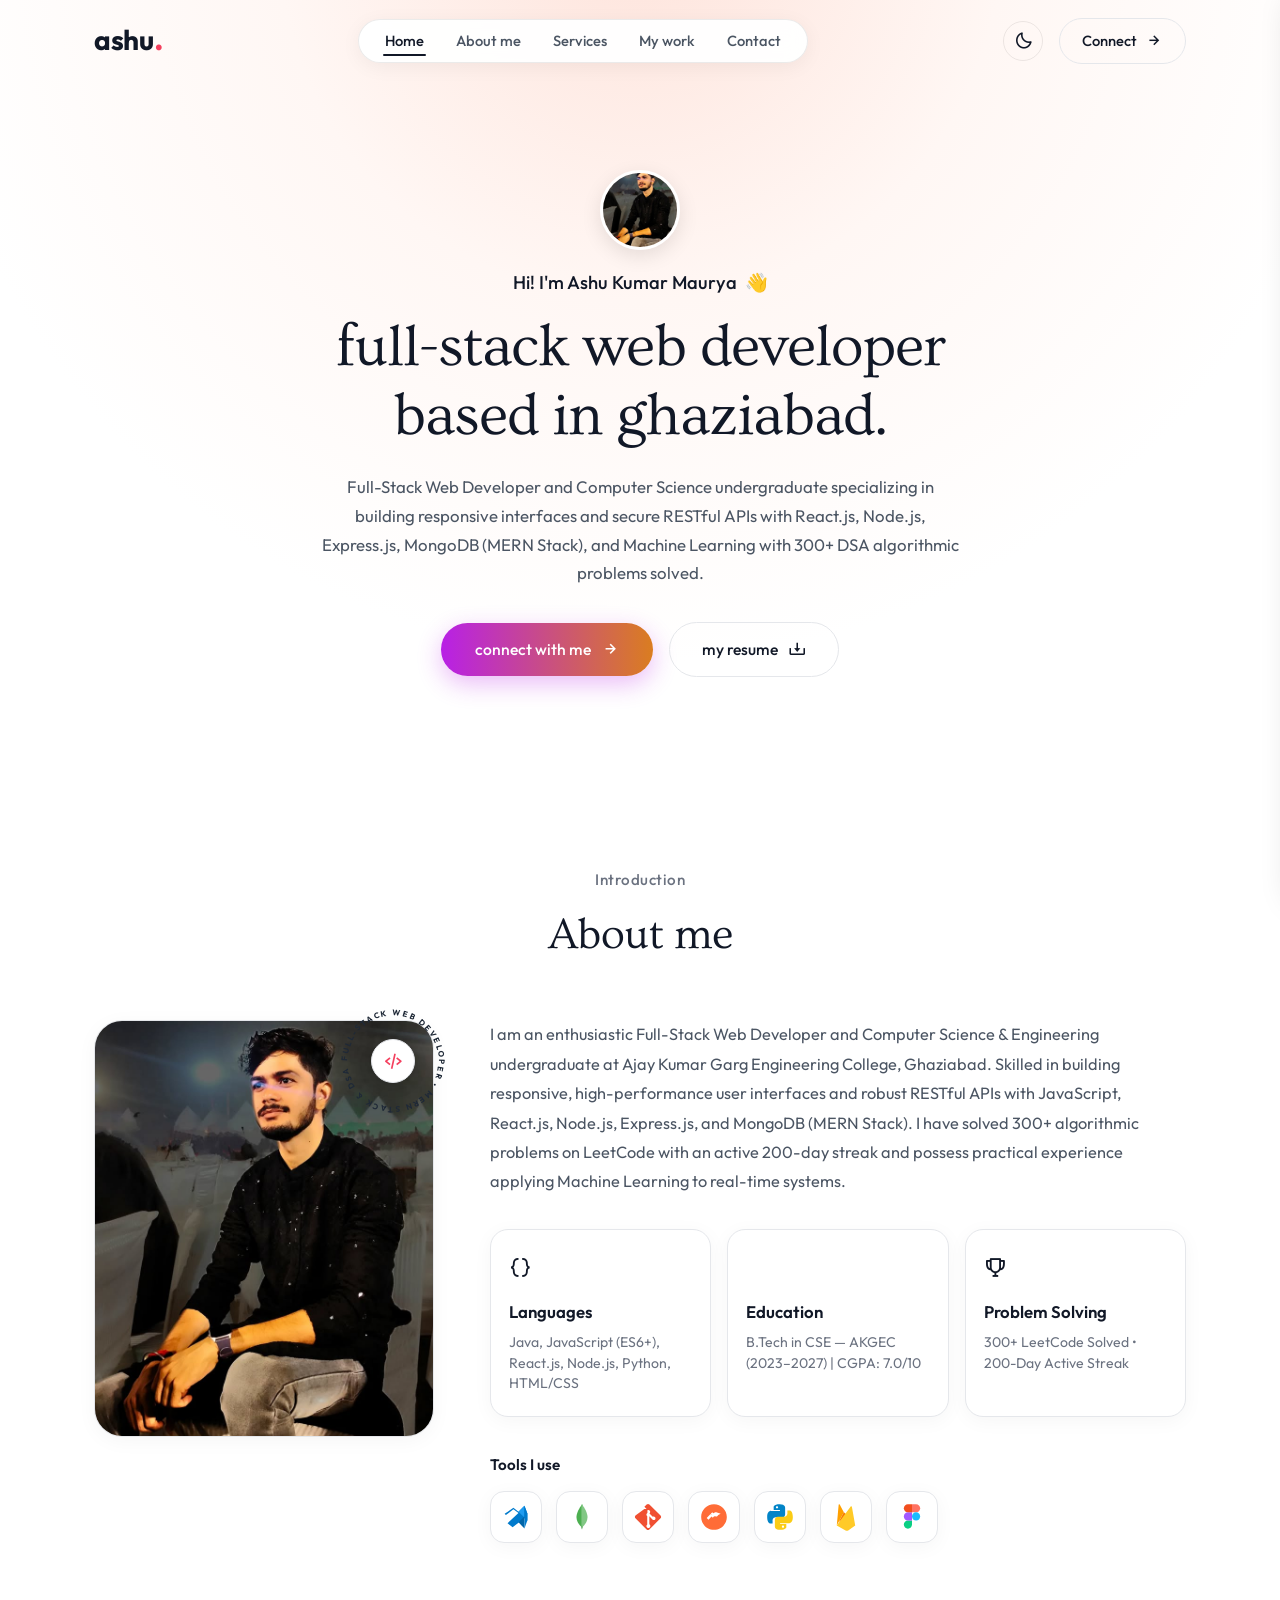
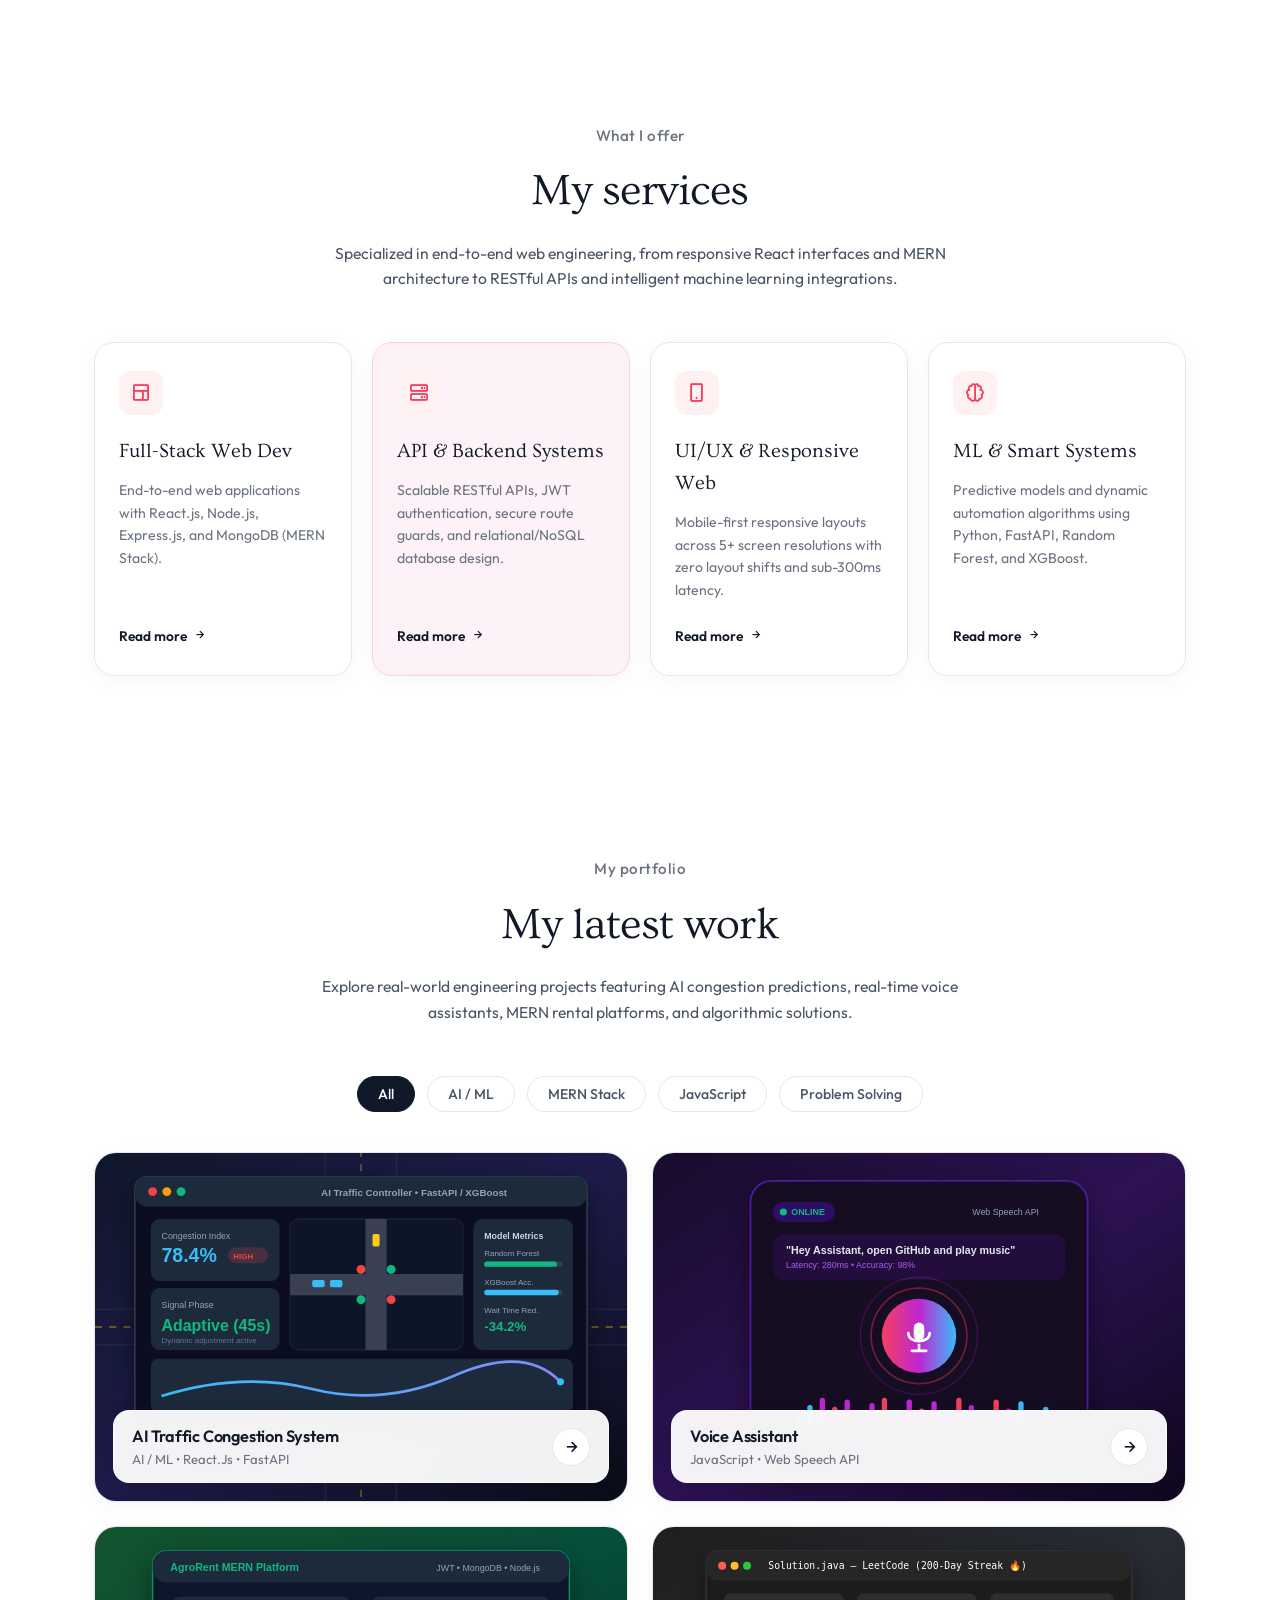
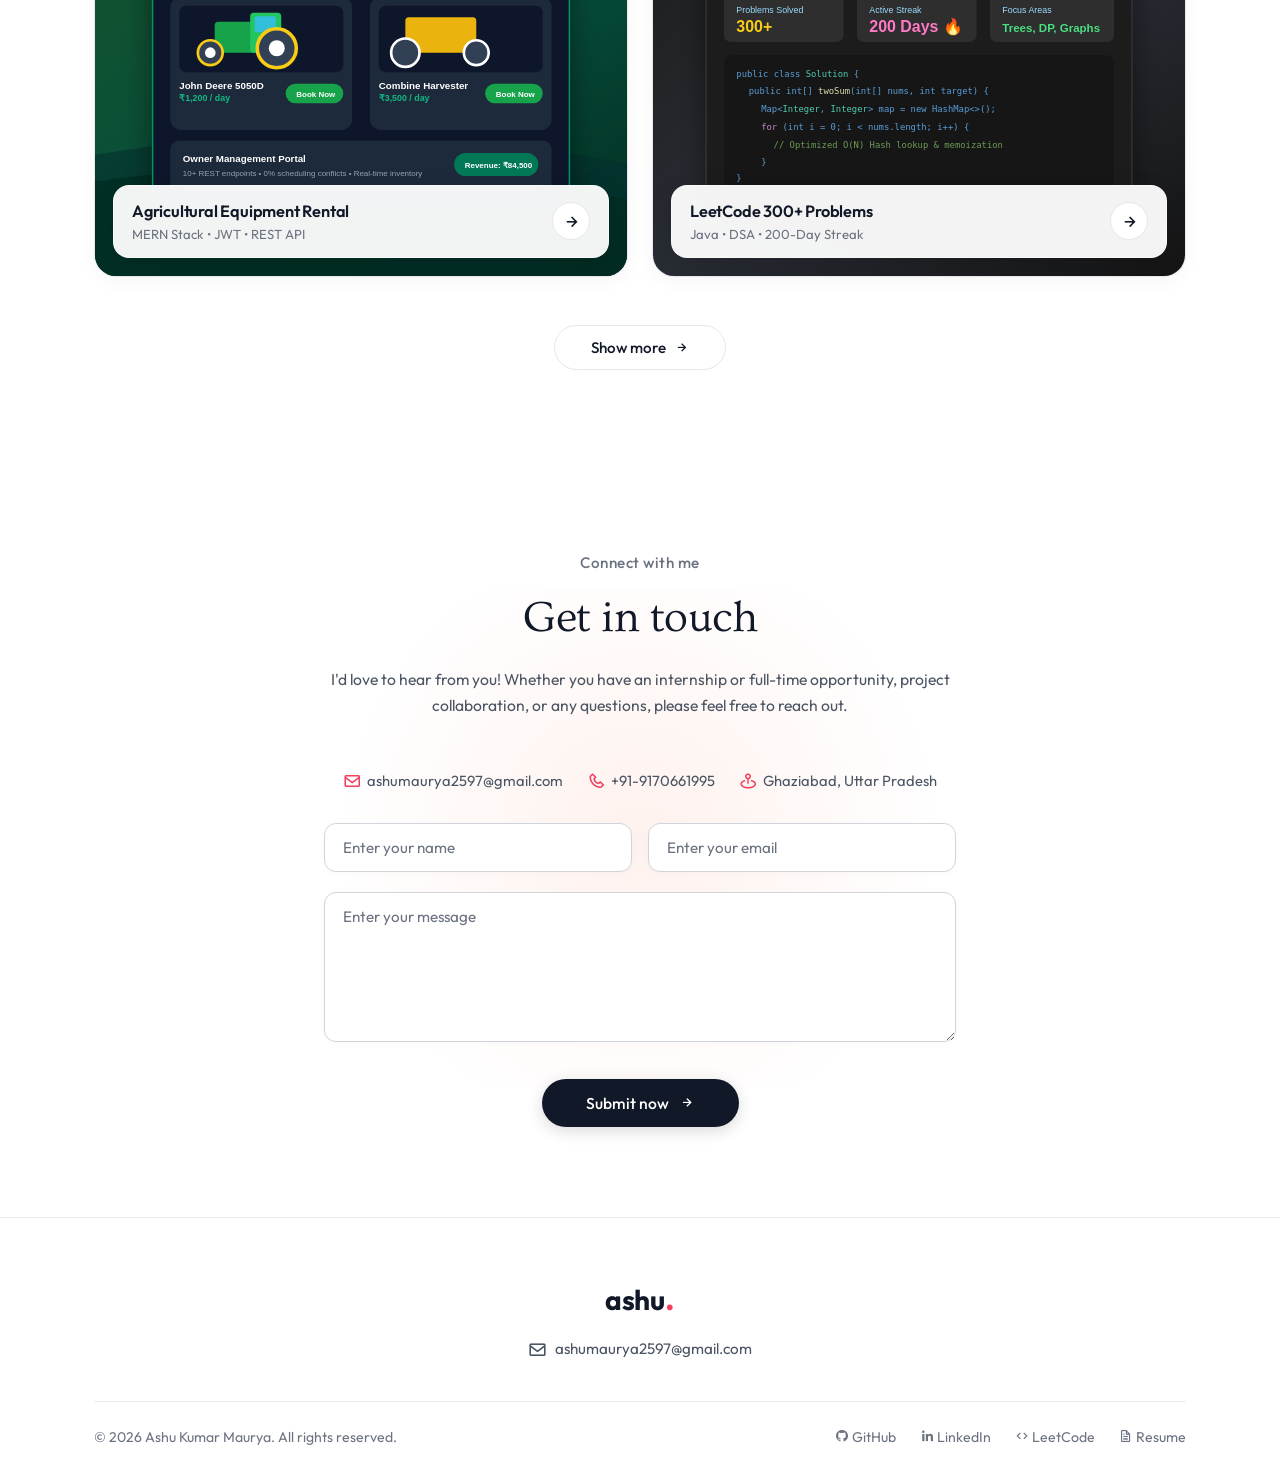
==== index.html @ 7f0df709 "UI modified" ====
<!DOCTYPE html>
<html lang="en">
<head>
  <meta charset="UTF-8">
  <meta name="viewport" content="width=device-width, initial-scale=1.0">
  <title>Ashu Kumar Maurya — Full-Stack Web Developer Portfolio</title>
  <meta name="description" content="Portfolio of Ashu Kumar Maurya, a Full-Stack Web Developer based in Ghaziabad, UP specializing in React.js, Node.js, Express, MongoDB (MERN Stack), and Machine Learning with 300+ DSA algorithmic problems solved.">
  <meta name="author" content="Ashu Kumar Maurya">
  
  <!-- Favicon -->
  <link rel="icon" type="image/jpeg" href="ashuicon.jpg">

  <!-- Google Fonts: Ovo (Serif) & Outfit (Modern Sans) -->
  <link rel="preconnect" href="https://fonts.googleapis.com">
  <link rel="preconnect" href="https://fonts.gstatic.com" crossorigin>
  <link href="https://fonts.googleapis.com/css2?family=Outfit:wght@300;400;500;600;700;800&family=Ovo&family=Playfair+Display:ital,wght@0,400;0,600;1,400&family=JetBrains+Mono:wght@400;500;600&display=swap" rel="stylesheet">

  <!-- Boxicons for clean modern UI icons -->
  <link href="https://unpkg.com/boxicons@2.1.4/css/boxicons.min.css" rel="stylesheet">

  <!-- Main Stylesheet -->
  <link rel="stylesheet" href="portfolio.css">
</head>
<body>
  <!-- Ambient Top Lighting Flare -->
  <div class="ambient-lighting" aria-hidden="true"></div>

  <!-- Header / Navigation Bar -->
  <header>
    <div class="container navbar">
      <!-- Brand Logo -->
      <a href="#home" class="brand-logo" aria-label="Home">
        ashu<span class="dot">.</span>
      </a>

      <!-- Center Floating Pill Navigation -->
      <nav class="nav-menu-wrapper" aria-label="Main Navigation">
        <ul class="nav-menu">
          <li><a href="#home" class="nav-link active">Home</a></li>
          <li><a href="#about" class="nav-link">About me</a></li>
          <li><a href="#services" class="nav-link">Services</a></li>
          <li><a href="#work" class="nav-link">My work</a></li>
          <li><a href="#contact" class="nav-link">Contact</a></li>
        </ul>
      </nav>

      <!-- Right Navigation Actions -->
      <div class="nav-actions">
        <!-- Theme Toggle Button -->
        <button id="theme-toggle" class="btn-theme-toggle" aria-label="Toggle light and dark mode" title="Toggle Theme">
          <i class='bx bx-moon'></i>
        </button>

        <!-- Connect Action Button -->
        <a href="#contact" class="btn-connect">
          <span>Connect</span>
          <i class='bx bx-right-arrow-alt'></i>
        </a>

        <!-- Mobile Hamburger Toggle -->
        <button id="hamburger-btn" class="btn-hamburger" aria-label="Open navigation menu">
          <i class='bx bx-menu-alt-right'></i>
        </button>
      </div>
    </div>
  </header>

  <!-- Mobile Drawer Menu -->
  <div id="mobile-overlay" class="mobile-drawer-overlay"></div>
  <aside id="mobile-drawer" class="mobile-drawer" aria-label="Mobile Navigation">
    <div class="mobile-drawer-header">
      <span class="brand-logo">ashu<span class="dot">.</span></span>
      <button id="close-drawer-btn" class="btn-close-drawer" aria-label="Close navigation menu">
        <i class='bx bx-x'></i>
      </button>
    </div>
    <ul class="mobile-nav-links">
      <li><a href="#home" class="mobile-nav-link">Home</a></li>
      <li><a href="#about" class="mobile-nav-link">About me</a></li>
      <li><a href="#services" class="mobile-nav-link">Services</a></li>
      <li><a href="#work" class="mobile-nav-link">My work</a></li>
      <li><a href="#contact" class="mobile-nav-link">Contact</a></li>
    </ul>
    <div style="margin-top: auto; padding-top: 24px; border-top: 1px solid var(--border-card);">
      <a href="#contact" class="btn-primary-gradient" style="width: 100%; justify-content: center;">
        Connect with me <i class='bx bx-right-arrow-alt'></i>
      </a>
    </div>
  </aside>

  <!-- Main Content Area -->
  <main>
    <!-- ======================================================================
         1. Hero Section
         ====================================================================== -->
    <section id="home" class="hero-section">
      <div class="container hero-content">
        <!-- Profile Avatar Badge -->
        <div class="hero-avatar-wrapper">
          <img 
            src="ashuicon.jpg" 
            alt="Ashu Kumar Maurya Portrait" 
            class="hero-avatar"
            onerror="this.onerror=null; this.src='assets/eliana-avatar.svg';"
          >
        </div>

        <!-- Greeting -->
        <div class="hero-greeting">
          <span>Hi! I'm Ashu Kumar Maurya</span>
          <span class="wave-emoji" aria-hidden="true">👋</span>
        </div>

        <!-- Main Headline in Serif -->
        <h1 class="hero-title">
          full-stack web developer<br>based in ghaziabad.
        </h1>

        <!-- Subtitle from Resume Summary -->
        <p class="hero-description">
          Full-Stack Web Developer and Computer Science undergraduate specializing in building responsive interfaces and secure RESTful APIs with React.js, Node.js, Express.js, MongoDB (MERN Stack), and Machine Learning with 300+ DSA algorithmic problems solved.
        </p>

        <!-- CTA Action Buttons -->
        <div class="hero-actions">
          <a href="#contact" class="btn-primary-gradient">
            <span>connect with me</span>
            <i class='bx bx-right-arrow-alt'></i>
          </a>
          <a href="Ashu_Resume.pdf" target="_blank" rel="noopener noreferrer" class="btn-secondary-outline">
            <span>my resume</span>
            <i class='bx bx-download'></i>
          </a>
        </div>
      </div>
    </section>

    <!-- ======================================================================
         2. About Me Section
         ====================================================================== -->
    <section id="about" class="about-section">
      <div class="container">
        <!-- Section Title Header -->
        <div class="section-header">
          <span class="section-eyebrow">Introduction</span>
          <h2 class="section-title">About me</h2>
        </div>

        <div class="about-grid">
          <!-- Left Column: Portrait Photo & Circular Rotating Badge -->
          <div class="about-image-column">
            <div class="about-image-card">
              <img 
                src="ashuicon.jpg" 
                alt="Ashu Kumar Maurya" 
                class="about-photo"
                onerror="this.onerror=null; this.src='assets/eliana-portrait.svg';"
              >
            </div>

            <!-- GreatStack Signature Circular Rotating Text Stamp Badge -->
            <div class="spinning-badge-container">
              <div class="spinning-badge">
                <svg viewBox="0 0 160 160" class="spinning-svg" aria-hidden="true">
                  <path id="badgeCirclePath" d="M 80, 80 m -56, 0 a 56,56 0 1,1 112,0 a 56,56 0 1,1 -112,0" fill="none" />
                  <text class="spinning-text">
                    <textPath href="#badgeCirclePath" startOffset="0%">
                      FULL-STACK WEB DEVELOPER • MERN STACK &amp; DSA • 
                    </textPath>
                  </text>
                </svg>
                <div class="badge-center">
                  <i class='bx bx-code-alt'></i>
                </div>
              </div>
            </div>
          </div>

          <!-- Right Column: Bio Paragraph, 3 Info Cards, Tools I Use -->
          <div class="about-details">
            <p class="about-bio-text">
              I am an enthusiastic Full-Stack Web Developer and Computer Science &amp; Engineering undergraduate at Ajay Kumar Garg Engineering College, Ghaziabad. Skilled in building responsive, high-performance user interfaces and robust RESTful APIs with JavaScript, React.js, Node.js, Express.js, and MongoDB (MERN Stack). I have solved 300+ algorithmic problems on LeetCode with an active 200-day streak and possess practical experience applying Machine Learning to real-time systems.
            </p>

            <!-- 3 Stat / Info Cards from Resume -->
            <div class="about-cards-grid">
              <!-- Card 1: Languages & Tech -->
              <div class="stat-card">
                <div class="stat-icon">
                  <i class='bx bx-code-curly'></i>
                </div>
                <h3 class="stat-title">Languages</h3>
                <p class="stat-desc">Java, JavaScript (ES6+), React.js, Node.js, Python, HTML/CSS</p>
              </div>

              <!-- Card 2: Education -->
              <div class="stat-card">
                <div class="stat-icon">
                  <i class='bx bx-graduation'></i>
                </div>
                <h3 class="stat-title">Education</h3>
                <p class="stat-desc">B.Tech in CSE &mdash; AKGEC (2023&ndash;2027) | CGPA: 7.0/10</p>
              </div>

              <!-- Card 3: Problem Solving -->
              <div class="stat-card">
                <div class="stat-icon">
                  <i class='bx bx-trophy'></i>
                </div>
                <h3 class="stat-title">Problem Solving</h3>
                <p class="stat-desc">300+ LeetCode Solved &bull; 200-Day Active Streak</p>
              </div>
            </div>

            <!-- Tools I Use -->
            <div class="tools-section">
              <h4 class="tools-title">Tools I use</h4>
              <div class="tools-row">
                <div class="tool-badge" data-tooltip="VS Code">
                  <img src="assets/vscode.svg" alt="VS Code icon">
                </div>
                <div class="tool-badge" data-tooltip="MongoDB">
                  <img src="assets/mongodb.svg" alt="MongoDB icon">
                </div>
                <div class="tool-badge" data-tooltip="Git &amp; GitHub">
                  <img src="assets/git.svg" alt="Git icon">
                </div>
                <div class="tool-badge" data-tooltip="Postman">
                  <img src="assets/postman.svg" alt="Postman icon">
                </div>
                <div class="tool-badge" data-tooltip="Python">
                  <img src="assets/python.svg" alt="Python icon">
                </div>
                <div class="tool-badge" data-tooltip="Firebase">
                  <img src="assets/firebase.svg" alt="Firebase icon">
                </div>
                <div class="tool-badge" data-tooltip="Figma">
                  <img src="assets/figma.svg" alt="Figma icon">
                </div>
              </div>
            </div>
          </div>
        </div>
      </div>
    </section>

    <!-- ======================================================================
         3. Services Showcase Section
         ====================================================================== -->
    <section id="services" class="services-section">
      <div class="container">
        <!-- Section Header -->
        <div class="section-header">
          <span class="section-eyebrow">What I offer</span>
          <h2 class="section-title">My services</h2>
          <p class="section-subtitle">
            Specialized in end-to-end web engineering, from responsive React interfaces and MERN architecture to RESTful APIs and intelligent machine learning integrations.
          </p>
        </div>

        <!-- 4 Services Grid -->
        <div class="services-grid">
          <!-- Card 1: Full-Stack Web Dev -->
          <div class="service-card">
            <div class="service-icon-box">
              <i class='bx bx-layout'></i>
            </div>
            <h3 class="service-title">Full-Stack Web Dev</h3>
            <p class="service-desc">
              End-to-end web applications with React.js, Node.js, Express.js, and MongoDB (MERN Stack).
            </p>
            <span class="service-link">
              <span>Read more</span>
              <i class='bx bx-right-arrow-alt'></i>
            </span>
          </div>

          <!-- Card 2: API & Backend Systems (Featured with soft purple/pink tint) -->
          <div class="service-card featured">
            <div class="service-icon-box">
              <i class='bx bx-server'></i>
            </div>
            <h3 class="service-title">API &amp; Backend Systems</h3>
            <p class="service-desc">
              Scalable RESTful APIs, JWT authentication, secure route guards, and relational/NoSQL database design.
            </p>
            <span class="service-link">
              <span>Read more</span>
              <i class='bx bx-right-arrow-alt'></i>
            </span>
          </div>

          <!-- Card 3: UI/UX & Responsive Web -->
          <div class="service-card">
            <div class="service-icon-box">
              <i class='bx bx-mobile-alt'></i>
            </div>
            <h3 class="service-title">UI/UX &amp; Responsive Web</h3>
            <p class="service-desc">
              Mobile-first responsive layouts across 5+ screen resolutions with zero layout shifts and sub-300ms latency.
            </p>
            <span class="service-link">
              <span>Read more</span>
              <i class='bx bx-right-arrow-alt'></i>
            </span>
          </div>

          <!-- Card 4: ML & Smart Systems -->
          <div class="service-card">
            <div class="service-icon-box">
              <i class='bx bx-brain'></i>
            </div>
            <h3 class="service-title">ML &amp; Smart Systems</h3>
            <p class="service-desc">
              Predictive models and dynamic automation algorithms using Python, FastAPI, Random Forest, and XGBoost.
            </p>
            <span class="service-link">
              <span>Read more</span>
              <i class='bx bx-right-arrow-alt'></i>
            </span>
          </div>
        </div>
      </div>
    </section>

    <!-- ======================================================================
         4. Work / Portfolio Showcase Section (Resume Projects)
         ====================================================================== -->
    <section id="work" class="work-section">
      <div class="container">
        <!-- Section Header -->
        <div class="section-header">
          <span class="section-eyebrow">My portfolio</span>
          <h2 class="section-title">My latest work</h2>
          <p class="section-subtitle">
            Explore real-world engineering projects featuring AI congestion predictions, real-time voice assistants, MERN rental platforms, and algorithmic solutions.
          </p>
        </div>

        <!-- Category Filter Tabs -->
        <div class="filter-tabs">
          <button class="filter-btn active" data-filter="all">All</button>
          <button class="filter-btn" data-filter="ai-ml">AI / ML</button>
          <button class="filter-btn" data-filter="mern-stack">MERN Stack</button>
          <button class="filter-btn" data-filter="javascript">JavaScript</button>
          <button class="filter-btn" data-filter="dsa">Problem Solving</button>
        </div>

        <!-- Project Cards Grid -->
        <div class="projects-grid">
          <!-- Card 1: AI Traffic Congestion Prediction -->
          <div class="project-card" data-category="ai-ml" data-project="traffic">
            <div class="project-image-wrapper">
              <img 
                src="assets/project-traffic-ai.svg" 
                alt="AI-Based Traffic Congestion Prediction System"
              >
            </div>
            <div class="project-floating-bar">
              <div class="project-info">
                <span class="project-title">AI Traffic Congestion System</span>
                <span class="project-category">AI / ML &bull; React.js &bull; FastAPI</span>
              </div>
              <div class="project-arrow-btn" aria-label="View project details">
                <i class='bx bx-right-arrow-alt'></i>
              </div>
            </div>
          </div>

          <!-- Card 2: Voice Assistant -->
          <div class="project-card" data-category="javascript" data-project="voice">
            <div class="project-image-wrapper">
              <img 
                src="assets/project-voice-assistant.svg" 
                alt="Client-Side Voice Assistant"
              >
            </div>
            <div class="project-floating-bar">
              <div class="project-info">
                <span class="project-title">Voice Assistant</span>
                <span class="project-category">JavaScript &bull; Web Speech API</span>
              </div>
              <div class="project-arrow-btn" aria-label="View project details">
                <i class='bx bx-right-arrow-alt'></i>
              </div>
            </div>
          </div>

          <!-- Card 3: Agricultural Equipment Rental Platform -->
          <div class="project-card" data-category="mern-stack" data-project="agri">
            <div class="project-image-wrapper">
              <img 
                src="assets/project-agri-rental.svg" 
                alt="Agricultural Equipment Rental Platform"
              >
            </div>
            <div class="project-floating-bar">
              <div class="project-info">
                <span class="project-title">Agricultural Equipment Rental</span>
                <span class="project-category">MERN Stack &bull; JWT &bull; REST API</span>
              </div>
              <div class="project-arrow-btn" aria-label="View project details">
                <i class='bx bx-right-arrow-alt'></i>
              </div>
            </div>
          </div>

          <!-- Card 4: LeetCode & Problem Solving -->
          <div class="project-card" data-category="dsa" data-project="leetcode">
            <div class="project-image-wrapper">
              <img 
                src="assets/project-leetcode-dsa.svg" 
                alt="LeetCode 300+ Algorithmic Solutions"
              >
            </div>
            <div class="project-floating-bar">
              <div class="project-info">
                <span class="project-title">LeetCode 300+ Problems</span>
                <span class="project-category">Java &bull; DSA &bull; 200-Day Streak</span>
              </div>
              <div class="project-arrow-btn" aria-label="View project details">
                <i class='bx bx-right-arrow-alt'></i>
              </div>
            </div>
          </div>

          <!-- Extra Card 5: Full Stack Training Certification (Revealed on 'Show more') -->
          <div class="project-card extra-project" data-category="mern-stack" data-project="training" style="display: none; opacity: 0;">
            <div class="project-image-wrapper">
              <img 
                src="assets/project-1.svg" 
                alt="Full Stack Job-Oriented Training"
              >
            </div>
            <div class="project-floating-bar">
              <div class="project-info">
                <span class="project-title">Full Stack Web Certification</span>
                <span class="project-category">CodeSquadz &bull; AKGEC Training</span>
              </div>
              <div class="project-arrow-btn" aria-label="View project details">
                <i class='bx bx-right-arrow-alt'></i>
              </div>
            </div>
          </div>

          <!-- Extra Card 6: AACAR 9.0 Automotive Workshop (Revealed on 'Show more') -->
          <div class="project-card extra-project" data-category="dsa" data-project="aacar" style="display: none; opacity: 0;">
            <div class="project-image-wrapper">
              <img 
                src="assets/project-4.svg" 
                alt="AACAR 9.0 Automotive Technology"
              >
            </div>
            <div class="project-floating-bar">
              <div class="project-info">
                <span class="project-title">AACAR 9.0 Automotive Tech</span>
                <span class="project-category">SAE India &bull; Bosch JCC</span>
              </div>
              <div class="project-arrow-btn" aria-label="View project details">
                <i class='bx bx-right-arrow-alt'></i>
              </div>
            </div>
          </div>
        </div>

        <!-- Centered Show More Action Button -->
        <div class="show-more-wrapper">
          <button id="show-more-btn" class="btn-show-more">
            <span>Show more</span>
            <i class='bx bx-right-arrow-alt'></i>
          </button>
        </div>
      </div>
    </section>

    <!-- ======================================================================
         5. Contact Section ("Get in touch")
         ====================================================================== -->
    <section id="contact" class="contact-section">
      <!-- Subtle warm ambient lighting glow -->
      <div class="contact-ambient" aria-hidden="true"></div>

      <div class="container contact-form-wrapper">
        <!-- Section Header -->
        <div class="section-header">
          <span class="section-eyebrow">Connect with me</span>
          <h2 class="section-title">Get in touch</h2>
          <p class="section-subtitle">
            I'd love to hear from you! Whether you have an internship or full-time opportunity, project collaboration, or any questions, please feel free to reach out.
          </p>
        </div>

        <!-- Contact Quick Info Bar -->
        <div style="display: flex; justify-content: center; gap: 24px; flex-wrap: wrap; margin-bottom: 30px; font-size: 0.92rem; color: var(--text-secondary);">
          <div style="display: flex; align-items: center; gap: 6px;">
            <i class='bx bx-envelope' style="color: var(--accent-pink); font-size: 1.15rem;"></i>
            <a href="mailto:ashumaurya2597@gmail.com" style="color: inherit;">ashumaurya2597@gmail.com</a>
          </div>
          <div style="display: flex; align-items: center; gap: 6px;">
            <i class='bx bx-phone' style="color: var(--accent-pink); font-size: 1.15rem;"></i>
            <a href="tel:+919170661995" style="color: inherit;">+91-9170661995</a>
          </div>
          <div style="display: flex; align-items: center; gap: 6px;">
            <i class='bx bx-map-pin' style="color: var(--accent-pink); font-size: 1.15rem;"></i>
            <span>Ghaziabad, Uttar Pradesh</span>
          </div>
        </div>

        <!-- Contact Form -->
        <form id="contact-form" class="contact-form">
          <div class="form-row">
            <div class="form-group">
              <input type="text" id="user-name" placeholder="Enter your name" required>
            </div>
            <div class="form-group">
              <input type="email" id="user-email" placeholder="Enter your email" required>
            </div>
          </div>
          <div class="form-group">
            <textarea id="user-message" placeholder="Enter your message" required></textarea>
          </div>
          <div class="form-submit-wrapper">
            <button type="submit" class="btn-submit">
              <span>Submit now</span>
              <i class='bx bx-right-arrow-alt'></i>
            </button>
          </div>
        </form>
      </div>
    </section>
  </main>

  <!-- ======================================================================
       6. Footer
       ====================================================================== -->
  <footer>
    <div class="container">
      <div class="footer-top">
        <a href="#home" class="brand-logo footer-logo" aria-label="Footer Home">
          ashu<span class="dot">.</span>
        </a>
        <a href="mailto:ashumaurya2597@gmail.com" class="footer-email">
          <i class='bx bx-envelope'></i>
          <span>ashumaurya2597@gmail.com</span>
        </a>
      </div>

      <div class="footer-divider"></div>

      <div class="footer-bottom">
        <p class="footer-copyright">&copy; 2026 Ashu Kumar Maurya. All rights reserved.</p>
        <ul class="footer-links">
          <li><a href="https://github.com/AshuMaurya1" target="_blank" rel="noopener noreferrer"><i class='bx bxl-github'></i> GitHub</a></li>
          <li><a href="https://linkedin.com" target="_blank" rel="noopener noreferrer"><i class='bx bxl-linkedin'></i> LinkedIn</a></li>
          <li><a href="https://leetcode.com" target="_blank" rel="noopener noreferrer"><i class='bx bx-code'></i> LeetCode</a></li>
          <li><a href="Ashu_Resume.pdf" target="_blank" rel="noopener noreferrer"><i class='bx bx-file'></i> Resume</a></li>
        </ul>
      </div>
    </div>
  </footer>

  <!-- Floating Back to Top Button -->
  <button id="back-to-top" class="btn-back-to-top" aria-label="Back to top">
    <i class='bx bx-up-arrow-alt'></i>
  </button>

  <!-- Interactive Modal Overlay (Service Details / Resume Project Deep-Dive) -->
  <div id="modal-overlay" class="modal-overlay" aria-hidden="true">
    <div class="modal-container" role="dialog" aria-modal="true">
      <button id="modal-close-btn" class="btn-close-modal" aria-label="Close dialog">
        <i class='bx bx-x'></i>
      </button>
      <h3 id="modal-title" style="font-family: var(--font-serif); font-size: 1.6rem; margin-bottom: 16px; color: var(--text-primary);">Detail</h3>
      <div id="modal-body"></div>
    </div>
  </div>

  <!-- Toast Alert Notification -->
  <div id="toast-notification" class="toast-notification" role="status" aria-live="polite">
    <i class='bx bx-check-circle' style="font-size: 1.3rem;"></i>
    <span class="toast-text">Thank you! Your message has been sent successfully.</span>
  </div>

  <!-- JavaScript -->
  <script src="Portfolio.js"></script>
</body>
</html>
---- portfolio.css ----
/* ==========================================================================
   ELIANA JADE / PREBUILTUI PORTFOLIO DESIGN SYSTEM
   Modern, Ultra-clean, Responsive Portfolio with Light & Dark Themes
   ========================================================================== */

:root {
  /* Fonts */
  --font-serif: 'Ovo', 'Playfair Display', Georgia, serif;
  --font-sans: 'Outfit', 'Inter', -apple-system, BlinkMacSystemFont, 'Segoe UI', Roboto, sans-serif;

  /* Light Theme (Default) */
  --bg-primary: #ffffff;
  --bg-secondary: #fcfbf9;
  --bg-card: #ffffff;
  --bg-card-hover: #fafafa;
  --bg-subtle: #f9fafb;
  
  --text-primary: #111827;
  --text-secondary: #4b5563;
  --text-muted: #6b7280;
  
  --border-light: rgba(0, 0, 0, 0.08);
  --border-card: #e5e7eb;
  --border-input: #d1d5db;
  
  --nav-bg: rgba(255, 255, 255, 0.85);
  --nav-border: rgba(0, 0, 0, 0.08);
  --nav-pill-bg: rgba(255, 255, 255, 0.95);
  --nav-pill-shadow: 0 4px 20px rgba(0, 0, 0, 0.05);

  --accent-gradient: linear-gradient(90deg, #b820e6 0%, #da7d20 100%);
  --accent-gradient-hover: linear-gradient(90deg, #a212cc 0%, #c46812 100%);
  --accent-pink: #f43f5e;
  --accent-purple: #c026d3;

  --featured-bg: #fdf2f8;
  --featured-border: #fbcfe8;

  --icon-box-bg: #fff1f2;
  --icon-box-color: #f43f5e;

  --ambient-glow: radial-gradient(circle at 50% -8%, #fee4dc 0%, #fff7f4 35%, #ffffff 70%);
  --contact-glow: radial-gradient(circle at 50% 50%, rgba(253, 228, 220, 0.5) 0%, rgba(255, 255, 255, 0) 70%);

  --btn-dark-bg: #111827;
  --btn-dark-text: #ffffff;
  --btn-dark-hover: #000000;

  --card-shadow: 0 4px 20px rgba(0, 0, 0, 0.04);
  --card-shadow-hover: 0 16px 36px rgba(0, 0, 0, 0.08);

  --badge-bg: #ffffff;
  --badge-text: #1f2937;
  --badge-border: #e5e7eb;
}

/* Dark Theme */
[data-theme="dark"] {
  --bg-primary: #11001f;
  --bg-secondary: #160228;
  --bg-card: #1c0d33;
  --bg-card-hover: #261145;
  --bg-subtle: #190a30;

  --text-primary: #ffffff;
  --text-secondary: #cbd5e1;
  --text-muted: #94a3b8;

  --border-light: rgba(255, 255, 255, 0.1);
  --border-card: rgba(255, 255, 255, 0.12);
  --border-input: rgba(255, 255, 255, 0.2);

  --nav-bg: rgba(17, 0, 31, 0.85);
  --nav-border: rgba(255, 255, 255, 0.12);
  --nav-pill-bg: rgba(28, 13, 51, 0.9);
  --nav-pill-shadow: 0 8px 32px rgba(0, 0, 0, 0.4);

  --featured-bg: #2b0c45;
  --featured-border: #a855f7;

  --icon-box-bg: rgba(244, 63, 94, 0.16);
  --icon-box-color: #fb7185;

  --ambient-glow: radial-gradient(circle at 50% -8%, #4c0568 0%, #22023d 40%, #11001f 75%);
  --contact-glow: radial-gradient(circle at 50% 50%, rgba(76, 5, 104, 0.4) 0%, rgba(17, 0, 31, 0) 70%);

  --btn-dark-bg: #ffffff;
  --btn-dark-text: #11001f;
  --btn-dark-hover: #f1f5f9;

  --card-shadow: 0 8px 30px rgba(0, 0, 0, 0.35);
  --card-shadow-hover: 0 20px 45px rgba(0, 0, 0, 0.55);

  --badge-bg: #1c0d33;
  --badge-text: #ffffff;
  --badge-border: rgba(255, 255, 255, 0.15);
}

/* ==========================================================================
   Base & Reset
   ========================================================================== */

*, *::before, *::after {
  box-sizing: border-box;
  margin: 0;
  padding: 0;
}

html {
  scroll-behavior: smooth;
  font-size: 16px;
  -webkit-text-size-adjust: 100%;
}

body {
  font-family: var(--font-sans);
  background-color: var(--bg-primary);
  color: var(--text-primary);
  line-height: 1.6;
  min-height: 100vh;
  position: relative;
  overflow-x: hidden;
  transition: background-color 0.35s ease, color 0.35s ease;
}

/* Background Top Ambient Lighting */
.ambient-lighting {
  position: absolute;
  top: 0;
  left: 0;
  right: 0;
  height: 750px;
  background: var(--ambient-glow);
  pointer-events: none;
  z-index: 0;
  transition: background 0.4s ease;
}

a {
  color: inherit;
  text-decoration: none;
}

button, input, textarea {
  font-family: inherit;
  outline: none;
  border: none;
}

img {
  max-width: 100%;
  height: auto;
  display: block;
}

.container {
  width: 100%;
  max-width: 1140px;
  margin: 0 auto;
  padding: 0 24px;
  position: relative;
  z-index: 1;
}

/* Section Common Titles */
.section-header {
  text-align: center;
  margin-bottom: 50px;
}

.section-eyebrow {
  display: inline-block;
  font-size: 0.95rem;
  font-weight: 500;
  color: var(--text-muted);
  letter-spacing: 0.5px;
  margin-bottom: 8px;
}

.section-title {
  font-family: var(--font-serif);
  font-size: 2.75rem;
  font-weight: 400;
  letter-spacing: -0.5px;
  color: var(--text-primary);
  margin-bottom: 14px;
}

.section-subtitle {
  max-width: 650px;
  margin: 0 auto;
  font-size: 0.98rem;
  color: var(--text-secondary);
  line-height: 1.65;
}

/* ==========================================================================
   Header & Navbar
   ========================================================================== */

header {
  position: fixed;
  top: 0;
  left: 0;
  right: 0;
  z-index: 100;
  padding: 18px 0;
  transition: all 0.3s ease;
}

header.scrolled {
  background: var(--nav-bg);
  backdrop-filter: blur(14px);
  -webkit-backdrop-filter: blur(14px);
  box-shadow: 0 4px 20px rgba(0, 0, 0, 0.05);
  padding: 12px 0;
}

.navbar {
  display: flex;
  align-items: center;
  justify-content: space-between;
}

/* Brand Logo */
.brand-logo {
  font-family: var(--font-sans);
  font-size: 1.75rem;
  font-weight: 700;
  letter-spacing: -0.5px;
  color: var(--text-primary);
  display: inline-flex;
  align-items: baseline;
  cursor: pointer;
}

.brand-logo .dot {
  color: var(--accent-pink);
  font-size: 2rem;
  line-height: 0;
  margin-left: 1px;
}

/* Center Nav Pills */
.nav-menu-wrapper {
  display: flex;
  align-items: center;
}

.nav-menu {
  display: flex;
  align-items: center;
  list-style: none;
  background: var(--nav-pill-bg);
  border: 1px solid var(--nav-border);
  border-radius: 9999px;
  padding: 8px 24px;
  box-shadow: var(--nav-pill-shadow);
  backdrop-filter: blur(10px);
  -webkit-backdrop-filter: blur(10px);
  gap: 28px;
}

.nav-menu li a {
  font-size: 0.92rem;
  font-weight: 500;
  color: var(--text-secondary);
  transition: color 0.25s ease;
  position: relative;
  padding: 4px 2px;
}

.nav-menu li a:hover,
.nav-menu li a.active {
  color: var(--text-primary);
}

.nav-menu li a.active::after {
  content: '';
  position: absolute;
  bottom: -2px;
  left: 0;
  right: 0;
  height: 2px;
  background: var(--text-primary);
  border-radius: 2px;
}

/* Nav Actions (Right) */
.nav-actions {
  display: flex;
  align-items: center;
  gap: 16px;
}

/* Theme Toggle Button */
.btn-theme-toggle {
  width: 40px;
  height: 40px;
  border-radius: 50%;
  background: transparent;
  border: 1px solid var(--border-light);
  color: var(--text-primary);
  display: flex;
  align-items: center;
  justify-content: center;
  font-size: 1.2rem;
  cursor: pointer;
  transition: all 0.25s ease;
}

.btn-theme-toggle:hover {
  background: var(--bg-card-hover);
  transform: rotate(15deg);
}

/* Connect Button */
.btn-connect {
  display: inline-flex;
  align-items: center;
  gap: 8px;
  padding: 10px 22px;
  border-radius: 9999px;
  border: 1px solid var(--border-card);
  background: transparent;
  color: var(--text-primary);
  font-size: 0.92rem;
  font-weight: 500;
  cursor: pointer;
  transition: all 0.25s ease;
}

.btn-connect:hover {
  background: var(--text-primary);
  color: var(--bg-primary);
  border-color: var(--text-primary);
}

.btn-connect i {
  font-size: 1.1rem;
  transition: transform 0.25s ease;
}

.btn-connect:hover i {
  transform: translateX(3px);
}

/* Mobile Hamburger Toggle */
.btn-hamburger {
  display: none;
  width: 40px;
  height: 40px;
  border-radius: 10px;
  background: transparent;
  color: var(--text-primary);
  font-size: 1.6rem;
  cursor: pointer;
  align-items: center;
  justify-content: center;
}

/* Mobile Drawer */
.mobile-drawer-overlay {
  display: none;
  position: fixed;
  inset: 0;
  background: rgba(0, 0, 0, 0.45);
  backdrop-filter: blur(4px);
  z-index: 1000;
  opacity: 0;
  transition: opacity 0.3s ease;
}

.mobile-drawer {
  position: fixed;
  top: 0;
  right: -320px;
  width: 300px;
  height: 100vh;
  background: var(--bg-primary);
  border-left: 1px solid var(--border-card);
  box-shadow: -8px 0 30px rgba(0, 0, 0, 0.15);
  z-index: 1001;
  padding: 28px 24px;
  display: flex;
  flex-direction: column;
  transition: right 0.35s cubic-bezier(0.16, 1, 0.3, 1);
}

.mobile-drawer.active {
  right: 0;
}

.mobile-drawer-overlay.active {
  display: block;
  opacity: 1;
}

.mobile-drawer-header {
  display: flex;
  align-items: center;
  justify-content: space-between;
  margin-bottom: 36px;
}

.btn-close-drawer {
  background: transparent;
  font-size: 1.6rem;
  color: var(--text-primary);
  cursor: pointer;
}

.mobile-nav-links {
  list-style: none;
  display: flex;
  flex-direction: column;
  gap: 20px;
}

.mobile-nav-links a {
  font-size: 1.15rem;
  font-weight: 500;
  color: var(--text-secondary);
  transition: color 0.2s;
}

.mobile-nav-links a:hover {
  color: var(--text-primary);
}

/* ==========================================================================
   Hero Section
   ========================================================================= */

.hero-section {
  padding-top: 170px;
  padding-bottom: 100px;
  text-align: center;
  position: relative;
  z-index: 1;
}

.hero-content {
  display: flex;
  flex-direction: column;
  align-items: center;
  max-width: 840px;
  margin: 0 auto;
}

/* Circular Avatar */
.hero-avatar-wrapper {
  position: relative;
  margin-bottom: 18px;
}

.hero-avatar {
  width: 80px;
  height: 80px;
  border-radius: 50%;
  object-fit: cover;
  border: 3px solid #ffffff;
  box-shadow: 0 6px 20px rgba(0, 0, 0, 0.1);
  transition: transform 0.3s ease;
}

.hero-avatar-wrapper:hover .hero-avatar {
  transform: scale(1.05);
}

/* Hero Greeting */
.hero-greeting {
  display: flex;
  align-items: center;
  gap: 8px;
  font-size: 1.15rem;
  font-weight: 500;
  color: var(--text-primary);
  margin-bottom: 16px;
}

.hero-greeting .wave-emoji {
  display: inline-block;
  animation: waveHand 2.2s infinite;
  transform-origin: 70% 70%;
}

@keyframes waveHand {
  0% { transform: rotate( 0.0deg) }
  10% { transform: rotate(14.0deg) }
  20% { transform: rotate(-8.0deg) }
  30% { transform: rotate(14.0deg) }
  40% { transform: rotate(-4.0deg) }
  50% { transform: rotate(10.0deg) }
  60% { transform: rotate( 0.0deg) }
  100% { transform: rotate( 0.0deg) }
}

/* Hero Big Title */
.hero-title {
  font-family: var(--font-serif);
  font-size: 3.75rem;
  font-weight: 400;
  line-height: 1.15;
  letter-spacing: -1px;
  color: var(--text-primary);
  margin-bottom: 22px;
}

/* Hero Description */
.hero-description {
  font-size: 1.05rem;
  color: var(--text-secondary);
  line-height: 1.7;
  max-width: 640px;
  margin-bottom: 34px;
}

/* Hero CTAs */
.hero-actions {
  display: flex;
  align-items: center;
  justify-content: center;
  gap: 16px;
  flex-wrap: wrap;
}

/* Gradient Pill Button */
.btn-primary-gradient {
  display: inline-flex;
  align-items: center;
  gap: 10px;
  padding: 14px 34px;
  border-radius: 9999px;
  background: var(--accent-gradient);
  color: #ffffff;
  font-size: 0.98rem;
  font-weight: 500;
  cursor: pointer;
  box-shadow: 0 8px 24px rgba(184, 32, 230, 0.3);
  transition: all 0.3s cubic-bezier(0.16, 1, 0.3, 1);
}

.btn-primary-gradient:hover {
  transform: translateY(-2px);
  box-shadow: 0 12px 28px rgba(184, 32, 230, 0.42);
}

.btn-primary-gradient i {
  font-size: 1.15rem;
  transition: transform 0.25s ease;
}

.btn-primary-gradient:hover i {
  transform: translateX(4px);
}

/* Outline Pill Button */
.btn-secondary-outline {
  display: inline-flex;
  align-items: center;
  gap: 10px;
  padding: 14px 32px;
  border-radius: 9999px;
  background: transparent;
  border: 1px solid var(--border-card);
  color: var(--text-primary);
  font-size: 0.98rem;
  font-weight: 500;
  cursor: pointer;
  transition: all 0.3s ease;
}

.btn-secondary-outline:hover {
  background: var(--bg-card-hover);
  border-color: var(--text-primary);
  transform: translateY(-2px);
}

.btn-secondary-outline i {
  font-size: 1.15rem;
}

/* ==========================================================================
   About Me Section
   ========================================================================== */

.about-section {
  padding: 90px 0;
  position: relative;
}

.about-grid {
  display: grid;
  grid-template-columns: 340px 1fr;
  gap: 56px;
  align-items: start;
}

/* About Photo Card */
.about-image-column {
  position: relative;
}

.about-image-card {
  width: 100%;
  aspect-ratio: 4 / 4.9;
  border-radius: 28px;
  overflow: hidden;
  box-shadow: var(--card-shadow);
  border: 1px solid var(--border-card);
  background: var(--bg-card);
  position: relative;
}

.about-image-card img {
  width: 100%;
  height: 100%;
  object-fit: cover;
  transition: transform 0.5s ease;
}

.about-image-card:hover img {
  transform: scale(1.03);
}

/* Rotating Badge */
.spinning-badge-container {
  position: absolute;
  top: -24px;
  right: -24px;
  width: 130px;
  height: 130px;
  z-index: 10;
}

.spinning-badge {
  width: 100%;
  height: 100%;
  position: relative;
  display: flex;
  align-items: center;
  justify-content: center;
}

.spinning-svg {
  width: 100%;
  height: 100%;
  animation: spinText 14s linear infinite;
}

.spinning-text {
  font-family: var(--font-sans);
  font-size: 9.8px;
  font-weight: 700;
  letter-spacing: 2.2px;
  fill: var(--badge-text);
  text-transform: uppercase;
}

.badge-center {
  position: absolute;
  width: 44px;
  height: 44px;
  border-radius: 50%;
  background: var(--badge-bg);
  border: 1px solid var(--badge-border);
  box-shadow: 0 4px 14px rgba(0, 0, 0, 0.1);
  display: flex;
  align-items: center;
  justify-content: center;
  color: var(--accent-pink);
  font-size: 1.25rem;
}

@keyframes spinText {
  from { transform: rotate(0deg); }
  to { transform: rotate(360deg); }
}

/* About Details Column */
.about-details {
  display: flex;
  flex-direction: column;
}

.about-bio-text {
  font-size: 1.02rem;
  color: var(--text-secondary);
  line-height: 1.8;
  margin-bottom: 32px;
}

/* 3 Stat Cards */
.about-cards-grid {
  display: grid;
  grid-template-columns: repeat(3, 1fr);
  gap: 16px;
  margin-bottom: 36px;
}

.stat-card {
  background: var(--bg-card);
  border: 1px solid var(--border-card);
  border-radius: 18px;
  padding: 22px 18px;
  transition: all 0.3s cubic-bezier(0.16, 1, 0.3, 1);
  box-shadow: var(--card-shadow);
}

.stat-card:hover {
  transform: translateY(-4px);
  border-color: var(--accent-pink);
  box-shadow: var(--card-shadow-hover);
}

.stat-icon {
  font-size: 1.4rem;
  color: var(--text-primary);
  margin-bottom: 12px;
}

.stat-title {
  font-size: 1.05rem;
  font-weight: 600;
  color: var(--text-primary);
  margin-bottom: 6px;
}

.stat-desc {
  font-size: 0.88rem;
  color: var(--text-muted);
  line-height: 1.45;
}

/* Tools I Use */
.tools-section {
  display: flex;
  flex-direction: column;
  gap: 14px;
}

.tools-title {
  font-size: 0.95rem;
  font-weight: 600;
  color: var(--text-primary);
}

.tools-row {
  display: flex;
  align-items: center;
  gap: 14px;
  flex-wrap: wrap;
}

.tool-badge {
  width: 52px;
  height: 52px;
  border-radius: 14px;
  background: var(--bg-card);
  border: 1px solid var(--border-card);
  display: flex;
  align-items: center;
  justify-content: center;
  box-shadow: var(--card-shadow);
  transition: all 0.25s ease;
  position: relative;
  cursor: pointer;
}

.tool-badge:hover {
  transform: translateY(-4px) scale(1.05);
  box-shadow: var(--card-shadow-hover);
  border-color: var(--accent-purple);
}

.tool-badge img,
.tool-badge svg {
  width: 28px;
  height: 28px;
}

/* Tool tooltip */
.tool-badge::after {
  content: attr(data-tooltip);
  position: absolute;
  bottom: -30px;
  left: 50%;
  transform: translateX(-50%) translateY(5px);
  background: var(--text-primary);
  color: var(--bg-primary);
  font-size: 0.72rem;
  font-weight: 600;
  padding: 3px 8px;
  border-radius: 6px;
  white-space: nowrap;
  opacity: 0;
  pointer-events: none;
  transition: all 0.2s ease;
}

.tool-badge:hover::after {
  opacity: 1;
  transform: translateX(-50%) translateY(0);
}

/* ==========================================================================
   My Services Section
   ========================================================================== */

.services-section {
  padding: 90px 0;
  position: relative;
}

.services-grid {
  display: grid;
  grid-template-columns: repeat(4, 1fr);
  gap: 20px;
}

.service-card {
  background: var(--bg-card);
  border: 1px solid var(--border-card);
  border-radius: 20px;
  padding: 28px 24px;
  display: flex;
  flex-direction: column;
  transition: all 0.35s cubic-bezier(0.16, 1, 0.3, 1);
  box-shadow: var(--card-shadow);
  cursor: pointer;
}

.service-card:hover {
  transform: translateY(-6px);
  box-shadow: var(--card-shadow-hover);
}

/* Highlighted / Featured Card Style (Mobile App) */
.service-card.featured {
  background: var(--featured-bg);
  border-color: var(--featured-border);
}

.service-icon-box {
  width: 44px;
  height: 44px;
  border-radius: 12px;
  background: var(--icon-box-bg);
  color: var(--icon-box-color);
  display: flex;
  align-items: center;
  justify-content: center;
  font-size: 1.35rem;
  margin-bottom: 20px;
  transition: transform 0.25s ease;
}

.service-card:hover .service-icon-box {
  transform: scale(1.1);
}

.service-title {
  font-family: var(--font-serif);
  font-size: 1.25rem;
  font-weight: 500;
  color: var(--text-primary);
  margin-bottom: 12px;
}

.service-desc {
  font-size: 0.88rem;
  color: var(--text-muted);
  line-height: 1.6;
  margin-bottom: 24px;
  flex-grow: 1;
}

.service-link {
  display: inline-flex;
  align-items: center;
  gap: 6px;
  font-size: 0.86rem;
  font-weight: 600;
  color: var(--text-primary);
  transition: gap 0.25s ease;
}

.service-card:hover .service-link {
  gap: 10px;
  color: var(--accent-pink);
}

/* ==========================================================================
   Portfolio / Latest Work Section
   ========================================================================== */

.work-section {
  padding: 90px 0;
  position: relative;
}

/* Filter Pills */
.filter-tabs {
  display: flex;
  align-items: center;
  justify-content: center;
  gap: 12px;
  margin-bottom: 40px;
  flex-wrap: wrap;
}

.filter-btn {
  padding: 8px 20px;
  border-radius: 9999px;
  background: transparent;
  border: 1px solid var(--border-card);
  color: var(--text-secondary);
  font-size: 0.88rem;
  font-weight: 500;
  cursor: pointer;
  transition: all 0.25s ease;
}

.filter-btn:hover {
  background: var(--bg-card-hover);
  color: var(--text-primary);
  border-color: var(--text-primary);
}

.filter-btn.active {
  background: var(--btn-dark-bg);
  color: var(--btn-dark-text);
  border-color: var(--btn-dark-bg);
}

/* Project Gallery Grid */
.projects-grid {
  display: grid;
  grid-template-columns: repeat(2, 1fr);
  gap: 24px;
  margin-bottom: 48px;
}

.project-card {
  position: relative;
  border-radius: 22px;
  overflow: hidden;
  aspect-ratio: 16 / 10.5;
  background: var(--bg-card);
  border: 1px solid var(--border-card);
  box-shadow: var(--card-shadow);
  cursor: pointer;
  transition: all 0.35s cubic-bezier(0.16, 1, 0.3, 1);
}

.project-card:hover {
  transform: translateY(-6px);
  box-shadow: var(--card-shadow-hover);
}

.project-image-wrapper {
  width: 100%;
  height: 100%;
  overflow: hidden;
  position: relative;
}

.project-image-wrapper img {
  width: 100%;
  height: 100%;
  object-fit: cover;
  transition: transform 0.6s cubic-bezier(0.16, 1, 0.3, 1);
}

.project-card:hover .project-image-wrapper img {
  transform: scale(1.06);
}

/* Floating Bottom Project Pill */
.project-floating-bar {
  position: absolute;
  bottom: 18px;
  left: 18px;
  right: 18px;
  background: rgba(255, 255, 255, 0.95);
  backdrop-filter: blur(12px);
  -webkit-backdrop-filter: blur(12px);
  border: 1px solid rgba(255, 255, 255, 0.6);
  border-radius: 16px;
  padding: 12px 18px;
  display: flex;
  align-items: center;
  justify-content: space-between;
  box-shadow: 0 8px 24px rgba(0, 0, 0, 0.12);
  transition: all 0.3s ease;
}

[data-theme="dark"] .project-floating-bar {
  background: rgba(28, 13, 51, 0.92);
  border-color: rgba(255, 255, 255, 0.12);
  box-shadow: 0 8px 24px rgba(0, 0, 0, 0.45);
}

.project-info {
  display: flex;
  flex-direction: column;
}

.project-title {
  font-size: 1.02rem;
  font-weight: 600;
  color: #111827;
  letter-spacing: -0.2px;
}

[data-theme="dark"] .project-title {
  color: #ffffff;
}

.project-category {
  font-size: 0.82rem;
  color: #6b7280;
  text-transform: capitalize;
}

[data-theme="dark"] .project-category {
  color: #94a3b8;
}

.project-arrow-btn {
  width: 38px;
  height: 38px;
  border-radius: 50%;
  border: 1px solid #e5e7eb;
  background: #ffffff;
  color: #111827;
  display: flex;
  align-items: center;
  justify-content: center;
  font-size: 1.2rem;
  transition: all 0.3s ease;
}

[data-theme="dark"] .project-arrow-btn {
  background: #1c0d33;
  border-color: rgba(255, 255, 255, 0.2);
  color: #ffffff;
}

.project-card:hover .project-arrow-btn {
  background: var(--accent-gradient);
  color: #ffffff;
  border-color: transparent;
  transform: rotate(45deg);
}

/* Show More CTA */
.show-more-wrapper {
  text-align: center;
}

.btn-show-more {
  display: inline-flex;
  align-items: center;
  gap: 8px;
  padding: 12px 36px;
  border-radius: 9999px;
  border: 1px solid var(--border-card);
  background: transparent;
  color: var(--text-primary);
  font-size: 0.95rem;
  font-weight: 500;
  cursor: pointer;
  transition: all 0.25s ease;
}

.btn-show-more:hover {
  background: var(--bg-card-hover);
  border-color: var(--text-primary);
  transform: translateY(-2px);
}

.btn-show-more i {
  transition: transform 0.25s ease;
}

.btn-show-more:hover i {
  transform: translateX(3px);
}

/* ==========================================================================
   Contact Section ("Get in touch")
   ========================================================================== */

.contact-section {
  padding: 90px 0;
  position: relative;
}

.contact-ambient {
  position: absolute;
  top: 50%;
  left: 50%;
  transform: translate(-50%, -50%);
  width: 700px;
  height: 500px;
  background: var(--contact-glow);
  pointer-events: none;
  z-index: 0;
}

.contact-form-wrapper {
  max-width: 680px;
  margin: 0 auto;
  position: relative;
  z-index: 1;
}

.contact-form {
  display: flex;
  flex-direction: column;
  gap: 20px;
}

.form-row {
  display: grid;
  grid-template-columns: 1fr 1fr;
  gap: 16px;
}

.form-group input,
.form-group textarea {
  width: 100%;
  background: var(--bg-card);
  border: 1px solid var(--border-input);
  border-radius: 12px;
  padding: 14px 18px;
  font-size: 0.95rem;
  color: var(--text-primary);
  transition: all 0.25s ease;
  box-shadow: 0 2px 6px rgba(0, 0, 0, 0.02);
}

.form-group textarea {
  min-height: 150px;
  resize: vertical;
}

.form-group input:focus,
.form-group textarea:focus {
  border-color: var(--accent-purple);
  box-shadow: 0 0 0 3px rgba(184, 32, 230, 0.15);
}

.form-group input::placeholder,
.form-group textarea::placeholder {
  color: var(--text-muted);
}

.form-submit-wrapper {
  text-align: center;
  margin-top: 10px;
}

.btn-submit {
  display: inline-flex;
  align-items: center;
  gap: 10px;
  padding: 14px 44px;
  border-radius: 9999px;
  background: var(--btn-dark-bg);
  color: var(--btn-dark-text);
  font-size: 0.98rem;
  font-weight: 500;
  cursor: pointer;
  transition: all 0.3s ease;
  box-shadow: 0 4px 16px rgba(0, 0, 0, 0.15);
}

.btn-submit:hover {
  background: var(--btn-dark-hover);
  transform: translateY(-2px);
  box-shadow: 0 8px 24px rgba(0, 0, 0, 0.2);
}

.btn-submit i {
  transition: transform 0.25s ease;
}

.btn-submit:hover i {
  transform: translateX(4px);
}

/* ==========================================================================
   Footer
   ========================================================================== */

footer {
  padding: 60px 0 30px;
  border-top: 1px solid var(--border-light);
  position: relative;
  z-index: 1;
}

.footer-top {
  display: flex;
  flex-direction: column;
  align-items: center;
  gap: 14px;
  margin-bottom: 40px;
}

.footer-email {
  display: inline-flex;
  align-items: center;
  gap: 8px;
  color: var(--text-secondary);
  font-size: 0.95rem;
  transition: color 0.2s ease;
}

.footer-email:hover {
  color: var(--accent-pink);
}

.footer-email i {
  font-size: 1.2rem;
}

.footer-divider {
  width: 100%;
  height: 1px;
  background: var(--border-light);
  margin-bottom: 24px;
}

.footer-bottom {
  display: flex;
  align-items: center;
  justify-content: space-between;
  flex-wrap: wrap;
  gap: 16px;
  font-size: 0.88rem;
  color: var(--text-muted);
}

.footer-links {
  display: flex;
  align-items: center;
  gap: 24px;
  list-style: none;
}

.footer-links a {
  color: var(--text-muted);
  transition: color 0.2s ease;
}

.footer-links a:hover {
  color: var(--text-primary);
}

/* ==========================================================================
   Floating Back to Top & Switcher
   ========================================================================== */

.btn-back-to-top {
  position: fixed;
  bottom: 28px;
  right: 28px;
  width: 44px;
  height: 44px;
  border-radius: 50%;
  background: var(--btn-dark-bg);
  color: var(--btn-dark-text);
  display: flex;
  align-items: center;
  justify-content: center;
  font-size: 1.3rem;
  box-shadow: 0 6px 20px rgba(0, 0, 0, 0.2);
  cursor: pointer;
  opacity: 0;
  visibility: hidden;
  transition: all 0.3s ease;
  z-index: 90;
}

.btn-back-to-top.visible {
  opacity: 1;
  visibility: visible;
}

.btn-back-to-top:hover {
  transform: translateY(-4px);
}

/* Toast Message */
.toast-notification {
  position: fixed;
  bottom: 30px;
  left: 50%;
  transform: translateX(-50%) translateY(100px);
  background: #10b981;
  color: #ffffff;
  padding: 14px 28px;
  border-radius: 9999px;
  font-size: 0.95rem;
  font-weight: 500;
  display: flex;
  align-items: center;
  gap: 10px;
  box-shadow: 0 10px 25px rgba(16, 185, 129, 0.3);
  z-index: 1000;
  opacity: 0;
  transition: all 0.35s cubic-bezier(0.16, 1, 0.3, 1);
}

.toast-notification.active {
  transform: translateX(-50%) translateY(0);
  opacity: 1;
}

/* Modal Popup (for Service details & Project preview) */
.modal-overlay {
  display: none;
  position: fixed;
  inset: 0;
  background: rgba(0, 0, 0, 0.55);
  backdrop-filter: blur(6px);
  z-index: 2000;
  align-items: center;
  justify-content: center;
  padding: 20px;
  opacity: 0;
  transition: opacity 0.3s ease;
}

.modal-overlay.active {
  display: flex;
  opacity: 1;
}

.modal-container {
  background: var(--bg-card);
  border: 1px solid var(--border-card);
  border-radius: 24px;
  max-width: 580px;
  width: 100%;
  padding: 32px;
  position: relative;
  box-shadow: 0 20px 50px rgba(0, 0, 0, 0.25);
  transform: scale(0.95);
  transition: transform 0.3s ease;
}

.modal-overlay.active .modal-container {
  transform: scale(1);
}

.btn-close-modal {
  position: absolute;
  top: 20px;
  right: 20px;
  background: transparent;
  font-size: 1.5rem;
  color: var(--text-secondary);
  cursor: pointer;
  transition: color 0.2s;
}

.btn-close-modal:hover {
  color: var(--text-primary);
}

/* Profile Switcher Ribbon / Floating Pill */
.profile-switcher-pill {
  position: fixed;
  bottom: 28px;
  left: 28px;
  background: var(--bg-card);
  border: 1px solid var(--border-card);
  box-shadow: 0 6px 20px rgba(0, 0, 0, 0.12);
  border-radius: 9999px;
  padding: 6px 14px;
  display: flex;
  align-items: center;
  gap: 8px;
  font-size: 0.82rem;
  font-weight: 500;
  z-index: 90;
  cursor: pointer;
  transition: all 0.25s ease;
}

.profile-switcher-pill:hover {
  transform: translateY(-2px);
  border-color: var(--accent-purple);
}

.profile-switcher-pill .indicator-dot {
  width: 8px;
  height: 8px;
  border-radius: 50%;
  background: #10b981;
}

/* ==========================================================================
   Responsive Breakpoints
   ========================================================================== */

@media (max-width: 1024px) {
  .services-grid {
    grid-template-columns: repeat(2, 1fr);
  }

  .about-grid {
    grid-template-columns: 280px 1fr;
    gap: 36px;
  }
}

@media (max-width: 860px) {
  .nav-menu-wrapper {
    display: none;
  }

  .btn-hamburger {
    display: flex;
  }

  .hero-title {
    font-size: 2.85rem;
  }

  .about-grid {
    grid-template-columns: 1fr;
    max-width: 460px;
    margin: 0 auto;
    text-align: center;
  }

  .about-image-column {
    margin: 0 auto;
    width: 280px;
  }

  .spinning-badge-container {
    right: -10px;
    top: -10px;
  }

  .about-cards-grid {
    grid-template-columns: 1fr;
  }

  .tools-row {
    justify-content: center;
  }

  .projects-grid {
    grid-template-columns: 1fr;
  }
}

@media (max-width: 640px) {
  .section-title {
    font-size: 2.2rem;
  }

  .hero-title {
    font-size: 2.25rem;
  }

  .services-grid {
    grid-template-columns: 1fr;
  }

  .form-row {
    grid-template-columns: 1fr;
  }

  .footer-bottom {
    flex-direction: column;
    text-align: center;
    gap: 12px;
  }

  .footer-links {
    flex-wrap: wrap;
    justify-content: center;
  }

  .profile-switcher-pill {
    bottom: 20px;
    left: 20px;
    padding: 6px 10px;
    font-size: 0.75rem;
  }

  .btn-back-to-top {
    bottom: 20px;
    right: 20px;
  }
}
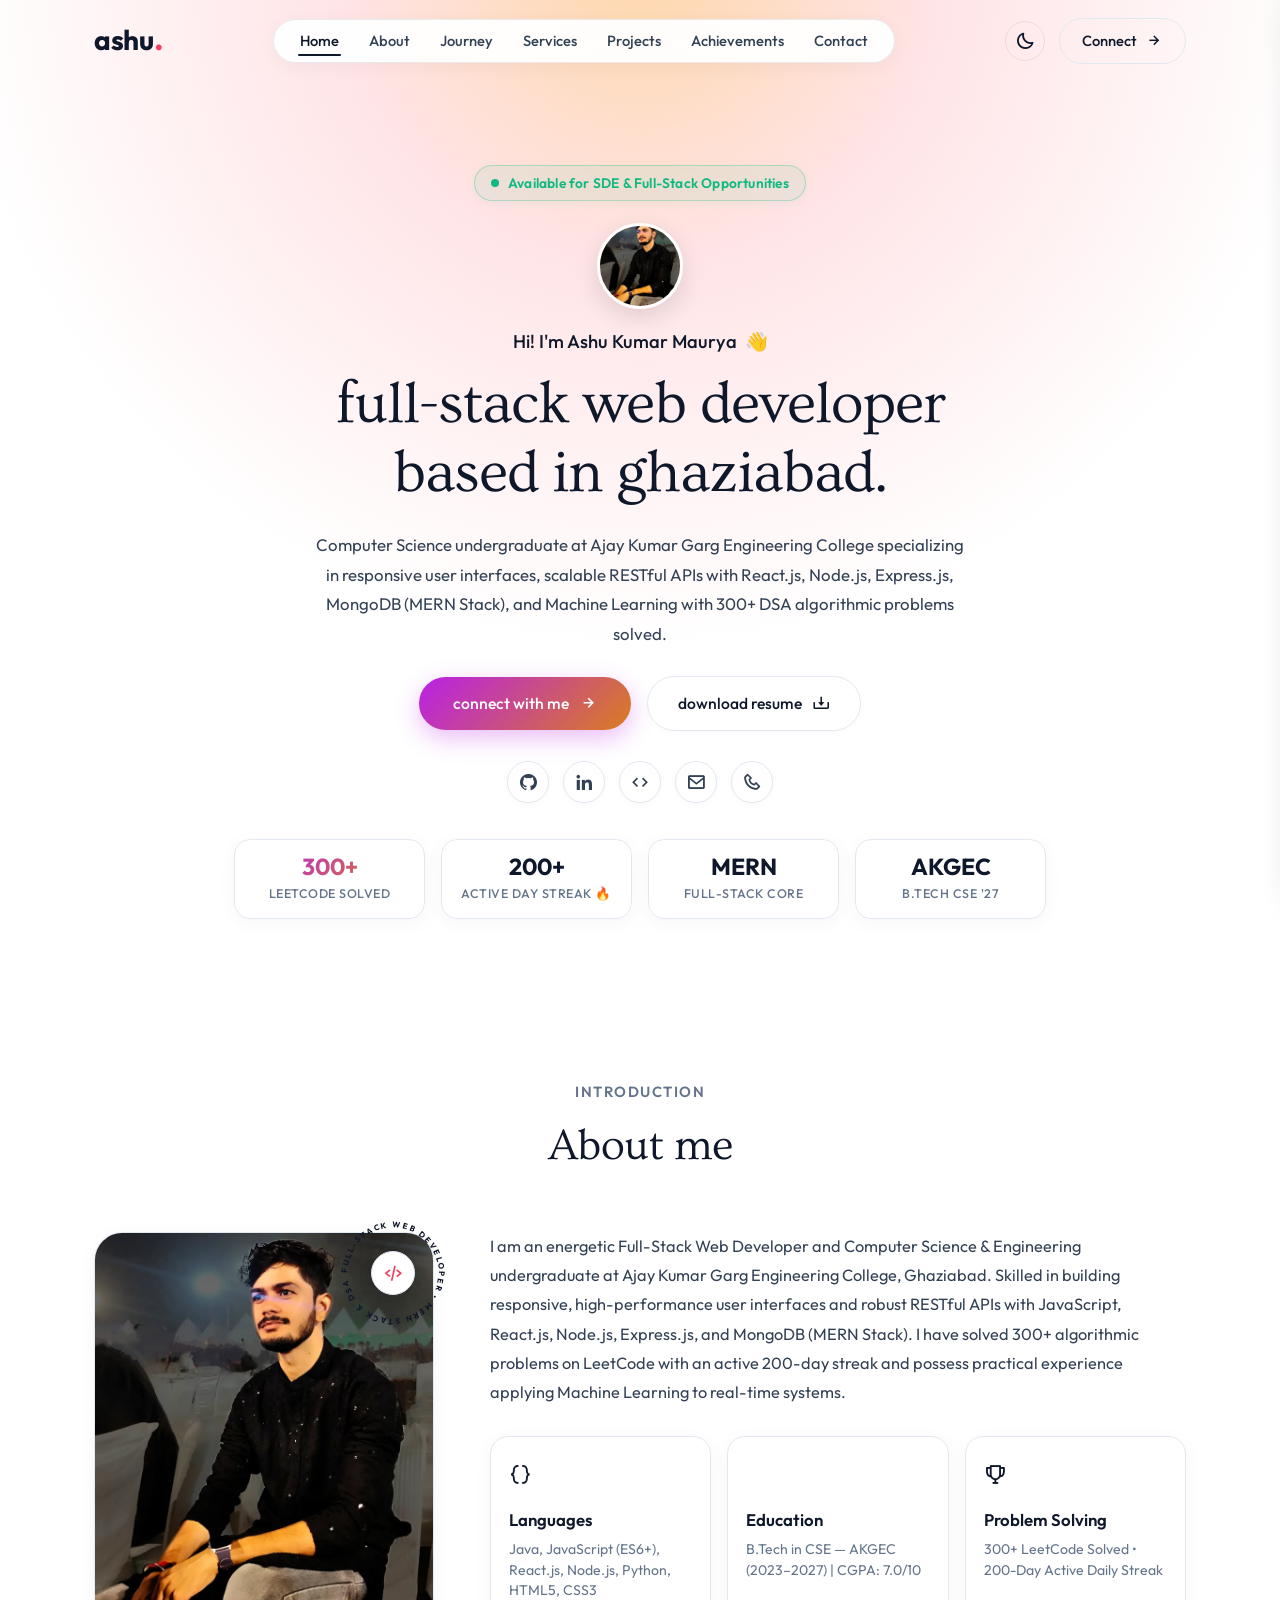
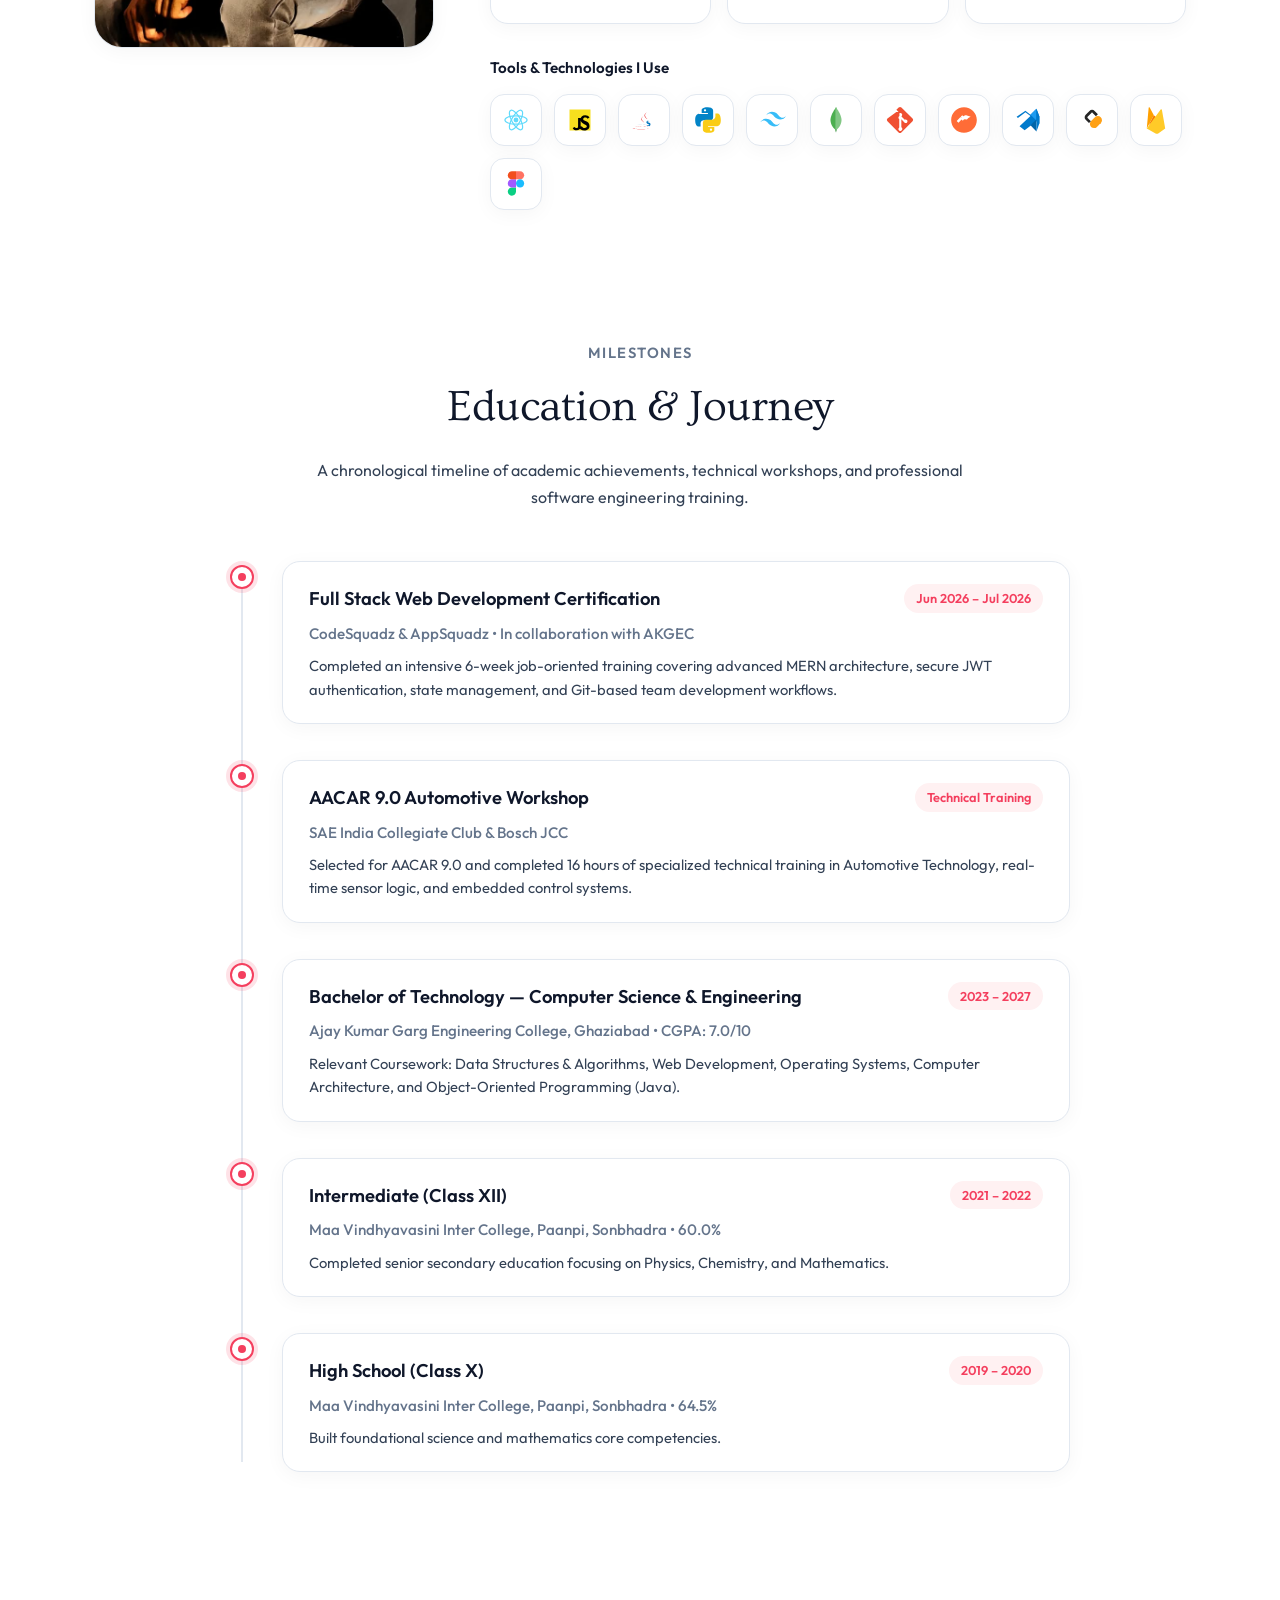
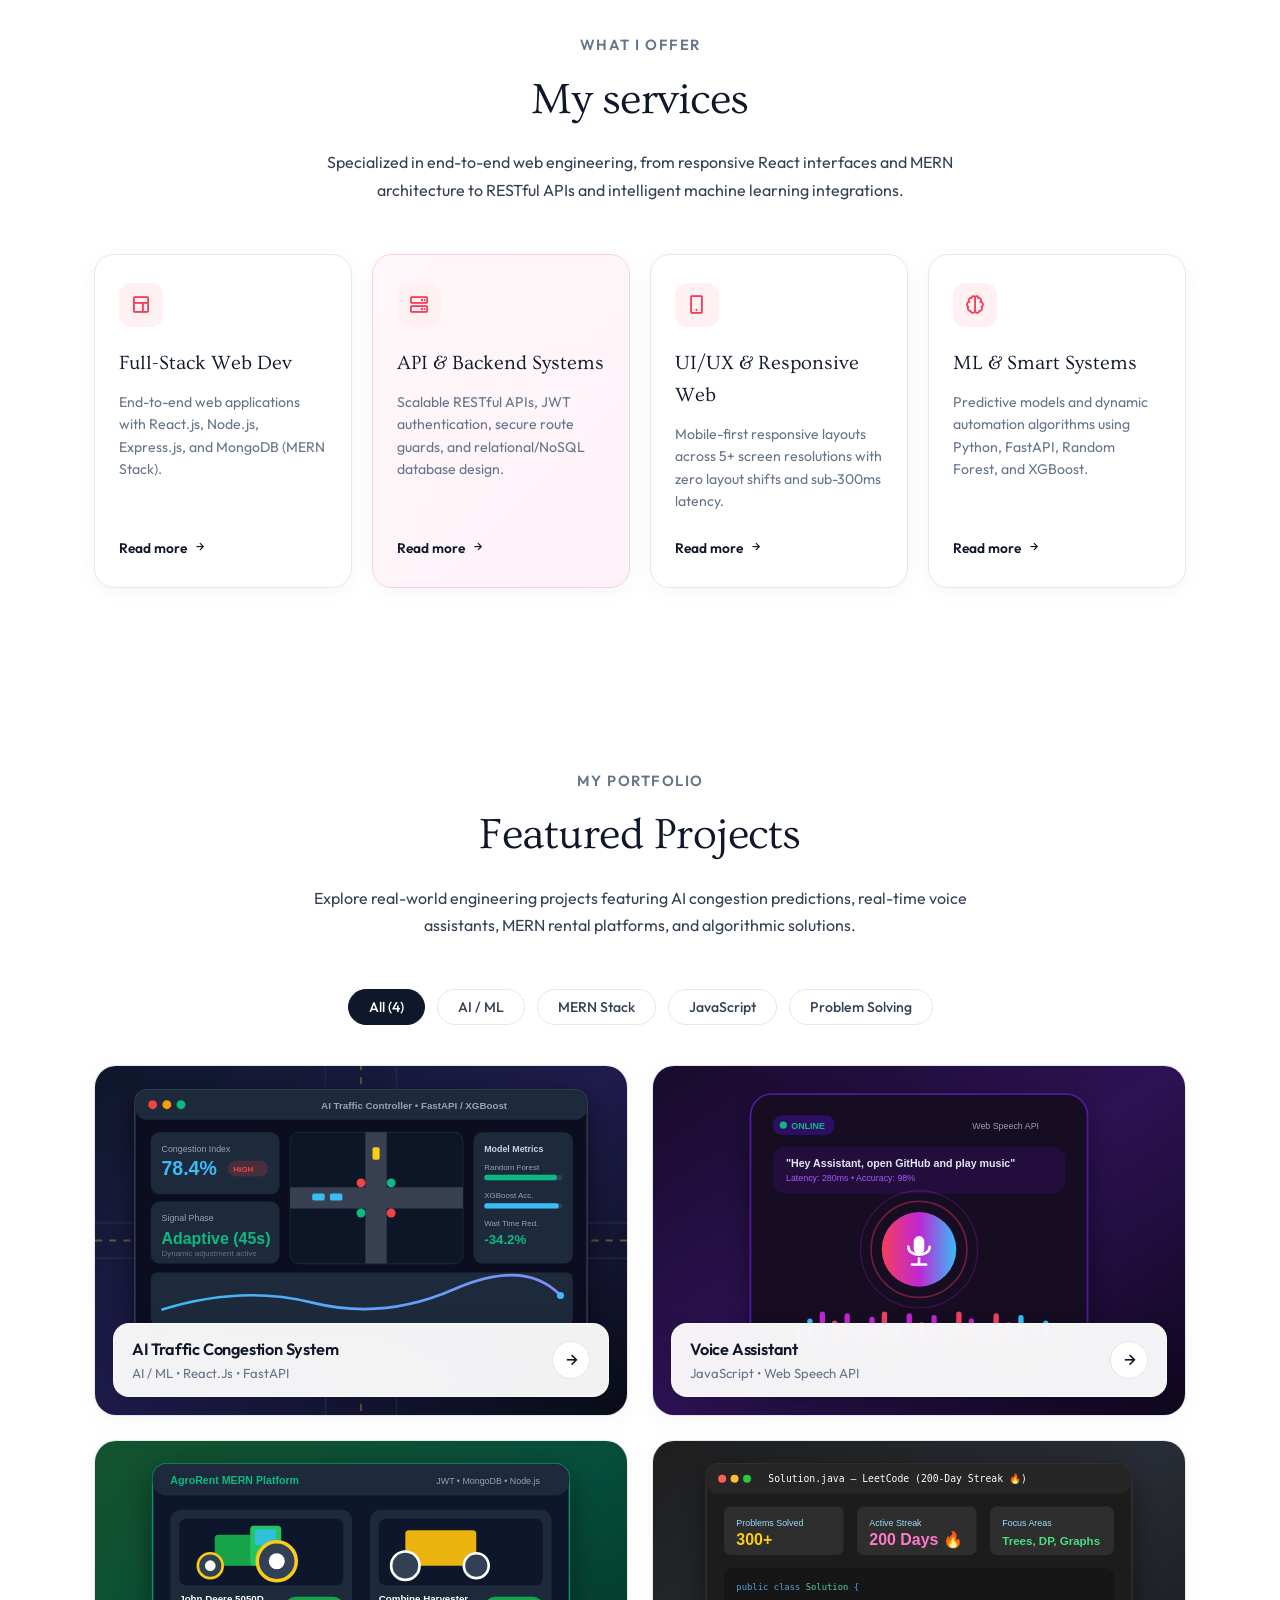
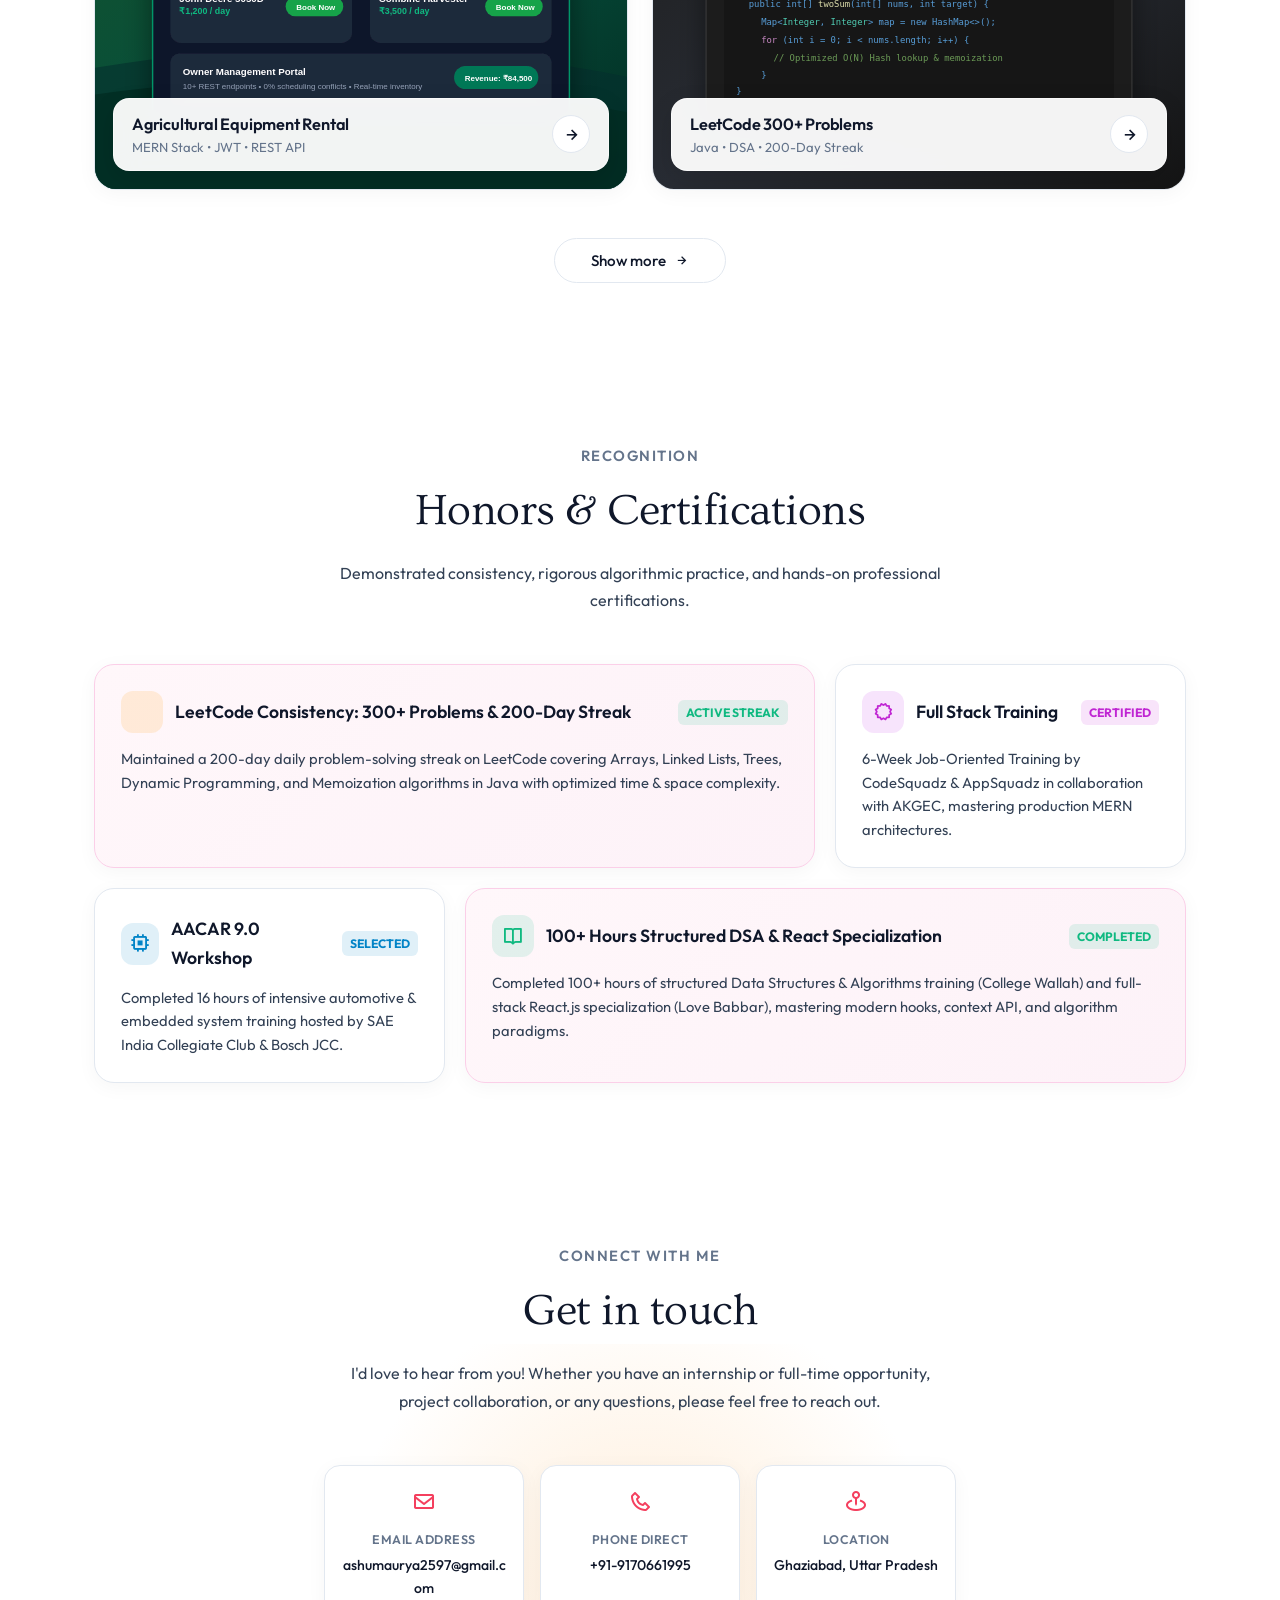
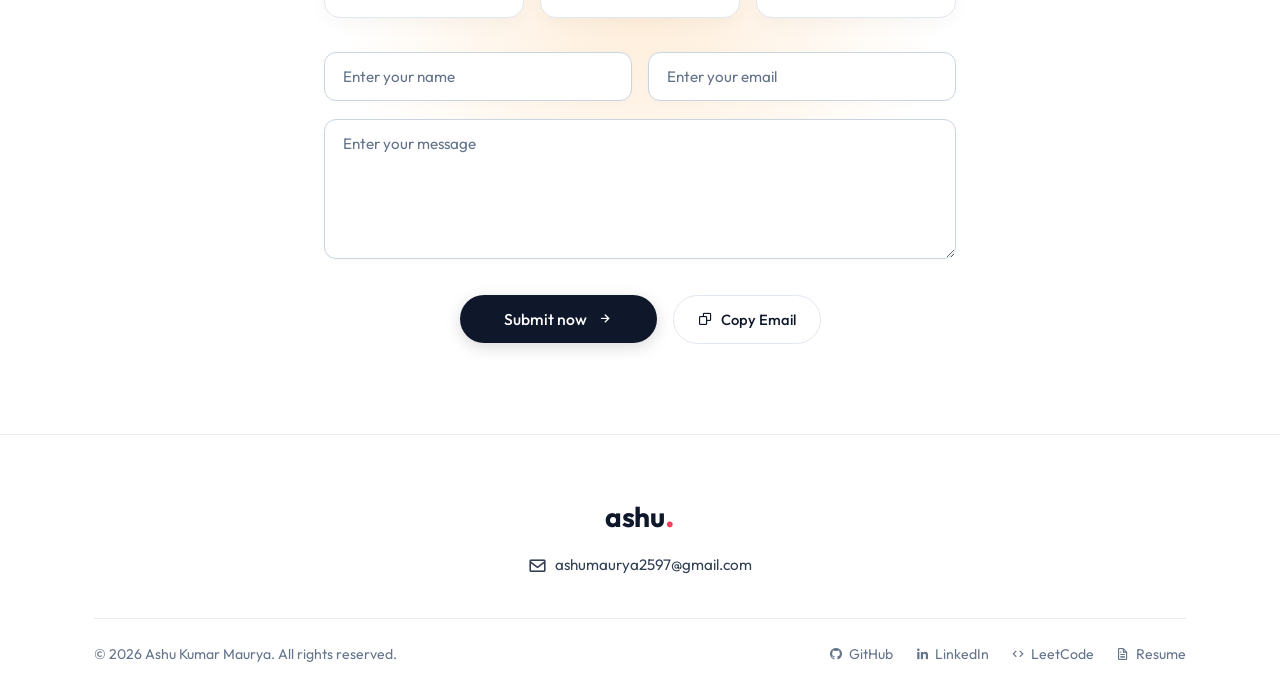
==== commit 78a43407: "Make More Profectional" ====
--- a/index.html
+++ b/index.html
@@ -3,14 +3,14 @@
 <head>
   <meta charset="UTF-8">
   <meta name="viewport" content="width=device-width, initial-scale=1.0">
-  <title>Ashu Kumar Maurya — Full-Stack Web Developer Portfolio</title>
-  <meta name="description" content="Portfolio of Ashu Kumar Maurya, a Full-Stack Web Developer based in Ghaziabad, UP specializing in React.js, Node.js, Express, MongoDB (MERN Stack), and Machine Learning with 300+ DSA algorithmic problems solved.">
+  <title>Ashu Kumar Maurya — Full-Stack Web Developer &amp; Problem Solver</title>
+  <meta name="description" content="Professional portfolio of Ashu Kumar Maurya, Full-Stack Web Developer and Computer Science undergraduate specializing in React.js, Node.js, Express.js, MongoDB (MERN Stack), and Machine Learning with 300+ DSA algorithmic problems solved.">
   <meta name="author" content="Ashu Kumar Maurya">
   
   <!-- Favicon -->
   <link rel="icon" type="image/jpeg" href="ashuicon.jpg">
 
-  <!-- Google Fonts: Ovo (Serif) & Outfit (Modern Sans) -->
+  <!-- Google Fonts: Ovo (Serif) & Outfit (Modern Sans) & JetBrains Mono -->
   <link rel="preconnect" href="https://fonts.googleapis.com">
   <link rel="preconnect" href="https://fonts.gstatic.com" crossorigin>
   <link href="https://fonts.googleapis.com/css2?family=Outfit:wght@300;400;500;600;700;800&family=Ovo&family=Playfair+Display:ital,wght@0,400;0,600;1,400&family=JetBrains+Mono:wght@400;500;600&display=swap" rel="stylesheet">
@@ -22,6 +22,9 @@
   <link rel="stylesheet" href="portfolio.css">
 </head>
 <body>
+  <!-- Scroll Progress Indicator -->
+  <div id="scroll-progress" aria-hidden="true"></div>
+
   <!-- Ambient Top Lighting Flare -->
   <div class="ambient-lighting" aria-hidden="true"></div>
 
@@ -37,9 +40,11 @@
       <nav class="nav-menu-wrapper" aria-label="Main Navigation">
         <ul class="nav-menu">
           <li><a href="#home" class="nav-link active">Home</a></li>
-          <li><a href="#about" class="nav-link">About me</a></li>
+          <li><a href="#about" class="nav-link">About</a></li>
+          <li><a href="#timeline" class="nav-link">Journey</a></li>
           <li><a href="#services" class="nav-link">Services</a></li>
-          <li><a href="#work" class="nav-link">My work</a></li>
+          <li><a href="#work" class="nav-link">Projects</a></li>
+          <li><a href="#achievements" class="nav-link">Achievements</a></li>
           <li><a href="#contact" class="nav-link">Contact</a></li>
         </ul>
       </nav>
@@ -77,8 +82,10 @@
     <ul class="mobile-nav-links">
       <li><a href="#home" class="mobile-nav-link">Home</a></li>
       <li><a href="#about" class="mobile-nav-link">About me</a></li>
+      <li><a href="#timeline" class="mobile-nav-link">Journey &amp; Education</a></li>
       <li><a href="#services" class="mobile-nav-link">Services</a></li>
-      <li><a href="#work" class="mobile-nav-link">My work</a></li>
+      <li><a href="#work" class="mobile-nav-link">Featured Projects</a></li>
+      <li><a href="#achievements" class="mobile-nav-link">Achievements</a></li>
       <li><a href="#contact" class="mobile-nav-link">Contact</a></li>
     </ul>
     <div style="margin-top: auto; padding-top: 24px; border-top: 1px solid var(--border-card);">
@@ -91,10 +98,16 @@
   <!-- Main Content Area -->
   <main>
     <!-- ======================================================================
-         1. Hero Section
+         1. Hero Section (Elevated Executive First Impression)
          ====================================================================== -->
     <section id="home" class="hero-section">
       <div class="container hero-content">
+        <!-- Live Status Pill -->
+        <div class="hero-status-badge">
+          <span class="status-dot"></span>
+          <span>Available for SDE &amp; Full-Stack Opportunities</span>
+        </div>
+
         <!-- Profile Avatar Badge -->
         <div class="hero-avatar-wrapper">
           <img 
@@ -118,7 +131,7 @@
 
         <!-- Subtitle from Resume Summary -->
         <p class="hero-description">
-          Full-Stack Web Developer and Computer Science undergraduate specializing in building responsive interfaces and secure RESTful APIs with React.js, Node.js, Express.js, MongoDB (MERN Stack), and Machine Learning with 300+ DSA algorithmic problems solved.
+          Computer Science undergraduate at Ajay Kumar Garg Engineering College specializing in responsive user interfaces, scalable RESTful APIs with React.js, Node.js, Express.js, MongoDB (MERN Stack), and Machine Learning with 300+ DSA algorithmic problems solved.
         </p>
 
         <!-- CTA Action Buttons -->
@@ -128,9 +141,48 @@
             <i class='bx bx-right-arrow-alt'></i>
           </a>
           <a href="Ashu_Resume.pdf" target="_blank" rel="noopener noreferrer" class="btn-secondary-outline">
-            <span>my resume</span>
+            <span>download resume</span>
             <i class='bx bx-download'></i>
           </a>
+        </div>
+
+        <!-- Hero Quick Socials Ribbon -->
+        <div class="hero-socials">
+          <a href="https://github.com/AshuMaurya1" target="_blank" rel="noopener noreferrer" class="hero-social-link" title="GitHub">
+            <i class='bx bxl-github'></i>
+          </a>
+          <a href="https://linkedin.com" target="_blank" rel="noopener noreferrer" class="hero-social-link" title="LinkedIn">
+            <i class='bx bxl-linkedin'></i>
+          </a>
+          <a href="https://leetcode.com" target="_blank" rel="noopener noreferrer" class="hero-social-link" title="LeetCode Profile">
+            <i class='bx bx-code'></i>
+          </a>
+          <a href="mailto:ashumaurya2597@gmail.com" class="hero-social-link" title="Email Direct">
+            <i class='bx bx-envelope'></i>
+          </a>
+          <a href="tel:+919170661995" class="hero-social-link" title="Call Direct">
+            <i class='bx bx-phone'></i>
+          </a>
+        </div>
+
+        <!-- Hero Key Metrics Bento Strip -->
+        <div class="hero-metrics-strip">
+          <div class="metric-pill">
+            <div class="metric-number gradient">300+</div>
+            <div class="metric-label">LeetCode Solved</div>
+          </div>
+          <div class="metric-pill">
+            <div class="metric-number">200+</div>
+            <div class="metric-label">Active Day Streak 🔥</div>
+          </div>
+          <div class="metric-pill">
+            <div class="metric-number">MERN</div>
+            <div class="metric-label">Full-Stack Core</div>
+          </div>
+          <div class="metric-pill">
+            <div class="metric-number">AKGEC</div>
+            <div class="metric-label">B.Tech CSE '27</div>
+          </div>
         </div>
       </div>
     </section>
@@ -179,7 +231,7 @@
           <!-- Right Column: Bio Paragraph, 3 Info Cards, Tools I Use -->
           <div class="about-details">
             <p class="about-bio-text">
-              I am an enthusiastic Full-Stack Web Developer and Computer Science &amp; Engineering undergraduate at Ajay Kumar Garg Engineering College, Ghaziabad. Skilled in building responsive, high-performance user interfaces and robust RESTful APIs with JavaScript, React.js, Node.js, Express.js, and MongoDB (MERN Stack). I have solved 300+ algorithmic problems on LeetCode with an active 200-day streak and possess practical experience applying Machine Learning to real-time systems.
+              I am an energetic Full-Stack Web Developer and Computer Science &amp; Engineering undergraduate at Ajay Kumar Garg Engineering College, Ghaziabad. Skilled in building responsive, high-performance user interfaces and robust RESTful APIs with JavaScript, React.js, Node.js, Express.js, and MongoDB (MERN Stack). I have solved 300+ algorithmic problems on LeetCode with an active 200-day streak and possess practical experience applying Machine Learning to real-time systems.
             </p>
 
             <!-- 3 Stat / Info Cards from Resume -->
@@ -190,7 +242,7 @@
                   <i class='bx bx-code-curly'></i>
                 </div>
                 <h3 class="stat-title">Languages</h3>
-                <p class="stat-desc">Java, JavaScript (ES6+), React.js, Node.js, Python, HTML/CSS</p>
+                <p class="stat-desc">Java, JavaScript (ES6+), React.js, Node.js, Python, HTML5, CSS3</p>
               </div>
 
               <!-- Card 2: Education -->
@@ -208,28 +260,43 @@
                   <i class='bx bx-trophy'></i>
                 </div>
                 <h3 class="stat-title">Problem Solving</h3>
-                <p class="stat-desc">300+ LeetCode Solved &bull; 200-Day Active Streak</p>
+                <p class="stat-desc">300+ LeetCode Solved &bull; 200-Day Active Daily Streak</p>
               </div>
             </div>
 
             <!-- Tools I Use -->
             <div class="tools-section">
-              <h4 class="tools-title">Tools I use</h4>
+              <h4 class="tools-title">Tools &amp; Technologies I Use</h4>
               <div class="tools-row">
+                <div class="tool-badge" data-tooltip="React.js">
+                  <img src="assets/react.svg" alt="React icon">
+                </div>
+                <div class="tool-badge" data-tooltip="JavaScript">
+                  <img src="assets/javascript.svg" alt="JavaScript icon">
+                </div>
+                <div class="tool-badge" data-tooltip="Java">
+                  <img src="assets/java.svg" alt="Java icon">
+                </div>
+                <div class="tool-badge" data-tooltip="Python">
+                  <img src="assets/python.svg" alt="Python icon">
+                </div>
+                <div class="tool-badge" data-tooltip="Tailwind CSS">
+                  <img src="assets/tailwind.svg" alt="Tailwind icon">
+                </div>
+                <div class="tool-badge" data-tooltip="MongoDB">
+                  <img src="assets/mongodb.svg" alt="MongoDB icon">
+                </div>
+                <div class="tool-badge" data-tooltip="Git &amp; GitHub">
+                  <img src="assets/git.svg" alt="Git icon">
+                </div>
+                <div class="tool-badge" data-tooltip="Postman">
+                  <img src="assets/postman.svg" alt="Postman icon">
+                </div>
                 <div class="tool-badge" data-tooltip="VS Code">
                   <img src="assets/vscode.svg" alt="VS Code icon">
                 </div>
-                <div class="tool-badge" data-tooltip="MongoDB">
-                  <img src="assets/mongodb.svg" alt="MongoDB icon">
-                </div>
-                <div class="tool-badge" data-tooltip="Git &amp; GitHub">
-                  <img src="assets/git.svg" alt="Git icon">
-                </div>
-                <div class="tool-badge" data-tooltip="Postman">
-                  <img src="assets/postman.svg" alt="Postman icon">
-                </div>
-                <div class="tool-badge" data-tooltip="Python">
-                  <img src="assets/python.svg" alt="Python icon">
+                <div class="tool-badge" data-tooltip="LeetCode">
+                  <img src="assets/leetcode.svg" alt="LeetCode icon">
                 </div>
                 <div class="tool-badge" data-tooltip="Firebase">
                   <img src="assets/firebase.svg" alt="Firebase icon">
@@ -245,7 +312,99 @@
     </section>
 
     <!-- ======================================================================
-         3. Services Showcase Section
+         3. Education & Career Journey Timeline (Professional Section)
+         ====================================================================== -->
+    <section id="timeline" class="timeline-section">
+      <div class="container">
+        <div class="section-header">
+          <span class="section-eyebrow">Milestones</span>
+          <h2 class="section-title">Education &amp; Journey</h2>
+          <p class="section-subtitle">
+            A chronological timeline of academic achievements, technical workshops, and professional software engineering training.
+          </p>
+        </div>
+
+        <div class="timeline-container">
+          <!-- Timeline Item 1 -->
+          <div class="timeline-item">
+            <div class="timeline-marker"><div class="timeline-marker-inner"></div></div>
+            <div class="timeline-card">
+              <div class="timeline-header">
+                <h3 class="timeline-title">Full Stack Web Development Certification</h3>
+                <span class="timeline-date-badge">Jun 2026 &ndash; Jul 2026</span>
+              </div>
+              <p class="timeline-institution">CodeSquadz &amp; AppSquadz &bull; In collaboration with AKGEC</p>
+              <p class="timeline-desc">
+                Completed an intensive 6-week job-oriented training covering advanced MERN architecture, secure JWT authentication, state management, and Git-based team development workflows.
+              </p>
+            </div>
+          </div>
+
+          <!-- Timeline Item 2 -->
+          <div class="timeline-item">
+            <div class="timeline-marker"><div class="timeline-marker-inner"></div></div>
+            <div class="timeline-card">
+              <div class="timeline-header">
+                <h3 class="timeline-title">AACAR 9.0 Automotive Workshop</h3>
+                <span class="timeline-date-badge">Technical Training</span>
+              </div>
+              <p class="timeline-institution">SAE India Collegiate Club &amp; Bosch JCC</p>
+              <p class="timeline-desc">
+                Selected for AACAR 9.0 and completed 16 hours of specialized technical training in Automotive Technology, real-time sensor logic, and embedded control systems.
+              </p>
+            </div>
+          </div>
+
+          <!-- Timeline Item 3 -->
+          <div class="timeline-item">
+            <div class="timeline-marker"><div class="timeline-marker-inner"></div></div>
+            <div class="timeline-card">
+              <div class="timeline-header">
+                <h3 class="timeline-title">Bachelor of Technology &mdash; Computer Science &amp; Engineering</h3>
+                <span class="timeline-date-badge">2023 &ndash; 2027</span>
+              </div>
+              <p class="timeline-institution">Ajay Kumar Garg Engineering College, Ghaziabad &bull; CGPA: 7.0/10</p>
+              <p class="timeline-desc">
+                Relevant Coursework: Data Structures &amp; Algorithms, Web Development, Operating Systems, Computer Architecture, and Object-Oriented Programming (Java).
+              </p>
+            </div>
+          </div>
+
+          <!-- Timeline Item 4 -->
+          <div class="timeline-item">
+            <div class="timeline-marker"><div class="timeline-marker-inner"></div></div>
+            <div class="timeline-card">
+              <div class="timeline-header">
+                <h3 class="timeline-title">Intermediate (Class XII)</h3>
+                <span class="timeline-date-badge">2021 &ndash; 2022</span>
+              </div>
+              <p class="timeline-institution">Maa Vindhyavasini Inter College, Paanpi, Sonbhadra &bull; 60.0%</p>
+              <p class="timeline-desc">
+                Completed senior secondary education focusing on Physics, Chemistry, and Mathematics.
+              </p>
+            </div>
+          </div>
+
+          <!-- Timeline Item 5 -->
+          <div class="timeline-item">
+            <div class="timeline-marker"><div class="timeline-marker-inner"></div></div>
+            <div class="timeline-card">
+              <div class="timeline-header">
+                <h3 class="timeline-title">High School (Class X)</h3>
+                <span class="timeline-date-badge">2019 &ndash; 2020</span>
+              </div>
+              <p class="timeline-institution">Maa Vindhyavasini Inter College, Paanpi, Sonbhadra &bull; 64.5%</p>
+              <p class="timeline-desc">
+                Built foundational science and mathematics core competencies.
+              </p>
+            </div>
+          </div>
+        </div>
+      </div>
+    </section>
+
+    <!-- ======================================================================
+         4. Services Showcase Section
          ====================================================================== -->
     <section id="services" class="services-section">
       <div class="container">
@@ -324,14 +483,14 @@
     </section>
 
     <!-- ======================================================================
-         4. Work / Portfolio Showcase Section (Resume Projects)
+         5. Work / Portfolio Showcase Section (Resume Projects)
          ====================================================================== -->
     <section id="work" class="work-section">
       <div class="container">
         <!-- Section Header -->
         <div class="section-header">
           <span class="section-eyebrow">My portfolio</span>
-          <h2 class="section-title">My latest work</h2>
+          <h2 class="section-title">Featured Projects</h2>
           <p class="section-subtitle">
             Explore real-world engineering projects featuring AI congestion predictions, real-time voice assistants, MERN rental platforms, and algorithmic solutions.
           </p>
@@ -339,7 +498,7 @@
 
         <!-- Category Filter Tabs -->
         <div class="filter-tabs">
-          <button class="filter-btn active" data-filter="all">All</button>
+          <button class="filter-btn active" data-filter="all">All (4)</button>
           <button class="filter-btn" data-filter="ai-ml">AI / ML</button>
           <button class="filter-btn" data-filter="mern-stack">MERN Stack</button>
           <button class="filter-btn" data-filter="javascript">JavaScript</button>
@@ -474,7 +633,80 @@
     </section>
 
     <!-- ======================================================================
-         5. Contact Section ("Get in touch")
+         6. Honors & Achievements Bento Grid (New Executive Section)
+         ====================================================================== -->
+    <section id="achievements" class="bento-section">
+      <div class="container">
+        <div class="section-header">
+          <span class="section-eyebrow">Recognition</span>
+          <h2 class="section-title">Honors &amp; Certifications</h2>
+          <p class="section-subtitle">
+            Demonstrated consistency, rigorous algorithmic practice, and hands-on professional certifications.
+          </p>
+        </div>
+
+        <div class="bento-grid">
+          <!-- Bento Card 1 (Highlight - LeetCode) -->
+          <div class="bento-card highlight">
+            <div class="bento-header">
+              <div class="bento-icon" style="background: rgba(255, 161, 22, 0.15); color: #ffa116;">
+                <i class='bx bx-fire'></i>
+              </div>
+              <h3 class="bento-title">LeetCode Consistency: 300+ Problems &amp; 200-Day Streak</h3>
+              <span class="bento-badge">Active Streak</span>
+            </div>
+            <p class="bento-body">
+              Maintained a 200-day daily problem-solving streak on LeetCode covering Arrays, Linked Lists, Trees, Dynamic Programming, and Memoization algorithms in Java with optimized time &amp; space complexity.
+            </p>
+          </div>
+
+          <!-- Bento Card 2: CodeSquadz Full Stack -->
+          <div class="bento-card">
+            <div class="bento-header">
+              <div class="bento-icon" style="background: rgba(184, 32, 230, 0.12); color: #c026d3;">
+                <i class='bx bx-certification'></i>
+              </div>
+              <h3 class="bento-title">Full Stack Training</h3>
+              <span class="bento-badge" style="background: rgba(192, 38, 211, 0.12); color: #c026d3;">Certified</span>
+            </div>
+            <p class="bento-body">
+              6-Week Job-Oriented Training by CodeSquadz &amp; AppSquadz in collaboration with AKGEC, mastering production MERN architectures.
+            </p>
+          </div>
+
+          <!-- Bento Card 3: AACAR 9.0 -->
+          <div class="bento-card">
+            <div class="bento-header">
+              <div class="bento-icon" style="background: rgba(2, 132, 199, 0.12); color: #0284c7;">
+                <i class='bx bx-chip'></i>
+              </div>
+              <h3 class="bento-title">AACAR 9.0 Workshop</h3>
+              <span class="bento-badge" style="background: rgba(2, 132, 199, 0.12); color: #0284c7;">Selected</span>
+            </div>
+            <p class="bento-body">
+              Completed 16 hours of intensive automotive &amp; embedded system training hosted by SAE India Collegiate Club &amp; Bosch JCC.
+            </p>
+          </div>
+
+          <!-- Bento Card 4: Technical Coursework (Highlight) -->
+          <div class="bento-card highlight">
+            <div class="bento-header">
+              <div class="bento-icon" style="background: rgba(16, 185, 129, 0.12); color: #10b981;">
+                <i class='bx bx-book-open'></i>
+              </div>
+              <h3 class="bento-title">100+ Hours Structured DSA &amp; React Specialization</h3>
+              <span class="bento-badge">Completed</span>
+            </div>
+            <p class="bento-body">
+              Completed 100+ hours of structured Data Structures &amp; Algorithms training (College Wallah) and full-stack React.js specialization (Love Babbar), mastering modern hooks, context API, and algorithm paradigms.
+            </p>
+          </div>
+        </div>
+      </div>
+    </section>
+
+    <!-- ======================================================================
+         7. Contact Section ("Get in touch")
          ====================================================================== -->
     <section id="contact" class="contact-section">
       <!-- Subtle warm ambient lighting glow -->
@@ -490,19 +722,22 @@
           </p>
         </div>
 
-        <!-- Contact Quick Info Bar -->
-        <div style="display: flex; justify-content: center; gap: 24px; flex-wrap: wrap; margin-bottom: 30px; font-size: 0.92rem; color: var(--text-secondary);">
-          <div style="display: flex; align-items: center; gap: 6px;">
-            <i class='bx bx-envelope' style="color: var(--accent-pink); font-size: 1.15rem;"></i>
-            <a href="mailto:ashumaurya2597@gmail.com" style="color: inherit;">ashumaurya2597@gmail.com</a>
-          </div>
-          <div style="display: flex; align-items: center; gap: 6px;">
-            <i class='bx bx-phone' style="color: var(--accent-pink); font-size: 1.15rem;"></i>
-            <a href="tel:+919170661995" style="color: inherit;">+91-9170661995</a>
-          </div>
-          <div style="display: flex; align-items: center; gap: 6px;">
-            <i class='bx bx-map-pin' style="color: var(--accent-pink); font-size: 1.15rem;"></i>
-            <span>Ghaziabad, Uttar Pradesh</span>
+        <!-- 3 Quick Contact Cards -->
+        <div class="contact-quick-cards">
+          <div class="contact-quick-card">
+            <div class="contact-quick-icon"><i class='bx bx-envelope'></i></div>
+            <div class="contact-quick-label">Email Address</div>
+            <div class="contact-quick-val">ashumaurya2597@gmail.com</div>
+          </div>
+          <div class="contact-quick-card">
+            <div class="contact-quick-icon"><i class='bx bx-phone'></i></div>
+            <div class="contact-quick-label">Phone Direct</div>
+            <div class="contact-quick-val">+91-9170661995</div>
+          </div>
+          <div class="contact-quick-card">
+            <div class="contact-quick-icon"><i class='bx bx-map-pin'></i></div>
+            <div class="contact-quick-label">Location</div>
+            <div class="contact-quick-val">Ghaziabad, Uttar Pradesh</div>
           </div>
         </div>
 
@@ -524,6 +759,10 @@
               <span>Submit now</span>
               <i class='bx bx-right-arrow-alt'></i>
             </button>
+            <button type="button" id="copy-email-btn" class="btn-copy-email">
+              <i class='bx bx-copy'></i>
+              <span>Copy Email</span>
+            </button>
           </div>
         </form>
       </div>
@@ -531,7 +770,7 @@
   </main>
 
   <!-- ======================================================================
-       6. Footer
+       8. Footer
        ====================================================================== -->
   <footer>
     <div class="container">
--- a/portfolio.css
+++ b/portfolio.css
@@ -1,99 +1,108 @@
 /* ==========================================================================
-   ELIANA JADE / PREBUILTUI PORTFOLIO DESIGN SYSTEM
-   Modern, Ultra-clean, Responsive Portfolio with Light & Dark Themes
+   ASHU KUMAR MAURYA — EXECUTIVE SOFTWARE ENGINEER PORTFOLIO DESIGN SYSTEM
+   Modern, Ultra-clean, High-Performance, Award-Winning Aesthetic
+   Light & Dark Theme with Smooth Transitions, Micro-Interactions & Bento Grids
    ========================================================================== */
 
 :root {
-  /* Fonts */
+  /* Typography */
   --font-serif: 'Ovo', 'Playfair Display', Georgia, serif;
   --font-sans: 'Outfit', 'Inter', -apple-system, BlinkMacSystemFont, 'Segoe UI', Roboto, sans-serif;
-
-  /* Light Theme (Default) */
+  --font-mono: 'JetBrains Mono', monospace;
+
+  /* Light Theme (Clean Minimal Luxury) */
   --bg-primary: #ffffff;
-  --bg-secondary: #fcfbf9;
+  --bg-secondary: #faf9f6;
   --bg-card: #ffffff;
-  --bg-card-hover: #fafafa;
-  --bg-subtle: #f9fafb;
-  
-  --text-primary: #111827;
-  --text-secondary: #4b5563;
-  --text-muted: #6b7280;
-  
+  --bg-card-hover: #fdfdfd;
+  --bg-subtle: #f8fafc;
+  --bg-glass: rgba(255, 255, 255, 0.85);
+
+  --text-primary: #0f172a;
+  --text-secondary: #334155;
+  --text-muted: #64748b;
+
   --border-light: rgba(0, 0, 0, 0.08);
-  --border-card: #e5e7eb;
-  --border-input: #d1d5db;
-  
-  --nav-bg: rgba(255, 255, 255, 0.85);
+  --border-card: #e2e8f0;
+  --border-card-hover: #cbd5e1;
+  --border-input: #cbd5e1;
+
+  --nav-bg: rgba(255, 255, 255, 0.88);
   --nav-border: rgba(0, 0, 0, 0.08);
   --nav-pill-bg: rgba(255, 255, 255, 0.95);
-  --nav-pill-shadow: 0 4px 20px rgba(0, 0, 0, 0.05);
-
-  --accent-gradient: linear-gradient(90deg, #b820e6 0%, #da7d20 100%);
-  --accent-gradient-hover: linear-gradient(90deg, #a212cc 0%, #c46812 100%);
+  --nav-pill-shadow: 0 4px 20px rgba(0, 0, 0, 0.04);
+
+  /* Accents & Gradients */
+  --accent-gradient: linear-gradient(135deg, #b820e6 0%, #da7d20 100%);
+  --accent-gradient-hover: linear-gradient(135deg, #a212cc 0%, #c46812 100%);
   --accent-pink: #f43f5e;
   --accent-purple: #c026d3;
-
-  --featured-bg: #fdf2f8;
+  --accent-cyan: #0284c7;
+  --accent-emerald: #10b981;
+
+  --featured-bg: linear-gradient(135deg, #fff7fa 0%, #fdf2f8 100%);
   --featured-border: #fbcfe8;
 
   --icon-box-bg: #fff1f2;
   --icon-box-color: #f43f5e;
 
-  --ambient-glow: radial-gradient(circle at 50% -8%, #fee4dc 0%, #fff7f4 35%, #ffffff 70%);
-  --contact-glow: radial-gradient(circle at 50% 50%, rgba(253, 228, 220, 0.5) 0%, rgba(255, 255, 255, 0) 70%);
-
-  --btn-dark-bg: #111827;
+  --ambient-glow: radial-gradient(circle at 50% -5%, #fed7aa 0%, #ffe4e6 28%, #ffffff 65%);
+  --contact-glow: radial-gradient(circle at 50% 50%, rgba(254, 215, 170, 0.45) 0%, rgba(255, 255, 255, 0) 70%);
+
+  --btn-dark-bg: #0f172a;
   --btn-dark-text: #ffffff;
-  --btn-dark-hover: #000000;
+  --btn-dark-hover: #020617;
 
   --card-shadow: 0 4px 20px rgba(0, 0, 0, 0.04);
   --card-shadow-hover: 0 16px 36px rgba(0, 0, 0, 0.08);
 
   --badge-bg: #ffffff;
-  --badge-text: #1f2937;
-  --badge-border: #e5e7eb;
-}
-
-/* Dark Theme */
+  --badge-text: #0f172a;
+  --badge-border: #e2e8f0;
+}
+
+/* Dark Theme (Executive Plum & Deep Slate) */
 [data-theme="dark"] {
-  --bg-primary: #11001f;
-  --bg-secondary: #160228;
-  --bg-card: #1c0d33;
-  --bg-card-hover: #261145;
-  --bg-subtle: #190a30;
-
-  --text-primary: #ffffff;
+  --bg-primary: #0d0714;
+  --bg-secondary: #130a1e;
+  --bg-card: #180d26;
+  --bg-card-hover: #221237;
+  --bg-subtle: #150b22;
+  --bg-glass: rgba(24, 13, 38, 0.88);
+
+  --text-primary: #f8fafc;
   --text-secondary: #cbd5e1;
   --text-muted: #94a3b8;
 
   --border-light: rgba(255, 255, 255, 0.1);
   --border-card: rgba(255, 255, 255, 0.12);
-  --border-input: rgba(255, 255, 255, 0.2);
-
-  --nav-bg: rgba(17, 0, 31, 0.85);
+  --border-card-hover: rgba(255, 255, 255, 0.22);
+  --border-input: rgba(255, 255, 255, 0.18);
+
+  --nav-bg: rgba(13, 7, 20, 0.88);
   --nav-border: rgba(255, 255, 255, 0.12);
-  --nav-pill-bg: rgba(28, 13, 51, 0.9);
-  --nav-pill-shadow: 0 8px 32px rgba(0, 0, 0, 0.4);
-
-  --featured-bg: #2b0c45;
+  --nav-pill-bg: rgba(24, 13, 38, 0.92);
+  --nav-pill-shadow: 0 8px 32px rgba(0, 0, 0, 0.5);
+
+  --featured-bg: linear-gradient(135deg, #2d0f47 0%, #1e0936 100%);
   --featured-border: #a855f7;
 
   --icon-box-bg: rgba(244, 63, 94, 0.16);
   --icon-box-color: #fb7185;
 
-  --ambient-glow: radial-gradient(circle at 50% -8%, #4c0568 0%, #22023d 40%, #11001f 75%);
-  --contact-glow: radial-gradient(circle at 50% 50%, rgba(76, 5, 104, 0.4) 0%, rgba(17, 0, 31, 0) 70%);
+  --ambient-glow: radial-gradient(circle at 50% -5%, #4c0568 0%, #200438 40%, #0d0714 75%);
+  --contact-glow: radial-gradient(circle at 50% 50%, rgba(76, 5, 104, 0.45) 0%, rgba(13, 7, 20, 0) 70%);
 
   --btn-dark-bg: #ffffff;
-  --btn-dark-text: #11001f;
+  --btn-dark-text: #0d0714;
   --btn-dark-hover: #f1f5f9;
 
-  --card-shadow: 0 8px 30px rgba(0, 0, 0, 0.35);
-  --card-shadow-hover: 0 20px 45px rgba(0, 0, 0, 0.55);
-
-  --badge-bg: #1c0d33;
+  --card-shadow: 0 8px 30px rgba(0, 0, 0, 0.4);
+  --card-shadow-hover: 0 20px 48px rgba(0, 0, 0, 0.65);
+
+  --badge-bg: #180d26;
   --badge-text: #ffffff;
-  --badge-border: rgba(255, 255, 255, 0.15);
+  --badge-border: rgba(255, 255, 255, 0.16);
 }
 
 /* ==========================================================================
@@ -123,13 +132,25 @@
   transition: background-color 0.35s ease, color 0.35s ease;
 }
 
-/* Background Top Ambient Lighting */
+/* Scroll Progress Bar at very top */
+#scroll-progress {
+  position: fixed;
+  top: 0;
+  left: 0;
+  height: 3px;
+  background: var(--accent-gradient);
+  width: 0%;
+  z-index: 9999;
+  transition: width 0.1s ease-out;
+}
+
+/* Background Top Ambient Lighting Flare */
 .ambient-lighting {
   position: absolute;
   top: 0;
   left: 0;
   right: 0;
-  height: 750px;
+  height: 800px;
   background: var(--ambient-glow);
   pointer-events: none;
   z-index: 0;
@@ -170,10 +191,11 @@
 
 .section-eyebrow {
   display: inline-block;
-  font-size: 0.95rem;
-  font-weight: 500;
+  font-size: 0.92rem;
+  font-weight: 600;
+  text-transform: uppercase;
   color: var(--text-muted);
-  letter-spacing: 0.5px;
+  letter-spacing: 1.5px;
   margin-bottom: 8px;
 }
 
@@ -187,11 +209,11 @@
 }
 
 .section-subtitle {
-  max-width: 650px;
+  max-width: 680px;
   margin: 0 auto;
-  font-size: 0.98rem;
+  font-size: 1rem;
   color: var(--text-secondary);
-  line-height: 1.65;
+  line-height: 1.7;
 }
 
 /* ==========================================================================
@@ -258,7 +280,7 @@
   box-shadow: var(--nav-pill-shadow);
   backdrop-filter: blur(10px);
   -webkit-backdrop-filter: blur(10px);
-  gap: 28px;
+  gap: 26px;
 }
 
 .nav-menu li a {
@@ -290,7 +312,7 @@
 .nav-actions {
   display: flex;
   align-items: center;
-  gap: 16px;
+  gap: 14px;
 }
 
 /* Theme Toggle Button */
@@ -304,7 +326,7 @@
   display: flex;
   align-items: center;
   justify-content: center;
-  font-size: 1.2rem;
+  font-size: 1.25rem;
   cursor: pointer;
   transition: all 0.25s ease;
 }
@@ -430,11 +452,11 @@
 
 /* ==========================================================================
    Hero Section
-   ========================================================================= */
+   ========================================================================== */
 
 .hero-section {
-  padding-top: 170px;
-  padding-bottom: 100px;
+  padding-top: 165px;
+  padding-bottom: 70px;
   text-align: center;
   position: relative;
   z-index: 1;
@@ -444,24 +466,61 @@
   display: flex;
   flex-direction: column;
   align-items: center;
-  max-width: 840px;
+  max-width: 860px;
   margin: 0 auto;
 }
 
-/* Circular Avatar */
+/* Status Availability Pill */
+.hero-status-badge {
+  display: inline-flex;
+  align-items: center;
+  gap: 9px;
+  padding: 6px 16px;
+  border-radius: 9999px;
+  background: rgba(16, 185, 129, 0.08);
+  border: 1px solid rgba(16, 185, 129, 0.28);
+  color: #10b981;
+  font-size: 0.86rem;
+  font-weight: 600;
+  letter-spacing: 0.2px;
+  margin-bottom: 22px;
+  box-shadow: 0 2px 10px rgba(16, 185, 129, 0.08);
+}
+
+.status-dot {
+  width: 8px;
+  height: 8px;
+  border-radius: 50%;
+  background: #10b981;
+  box-shadow: 0 0 0 0 rgba(16, 185, 129, 0.7);
+  animation: pulseDot 2s infinite;
+}
+
+@keyframes pulseDot {
+  0% { box-shadow: 0 0 0 0 rgba(16, 185, 129, 0.7); }
+  70% { box-shadow: 0 0 0 8px rgba(16, 185, 129, 0); }
+  100% { box-shadow: 0 0 0 0 rgba(16, 185, 129, 0); }
+}
+
+/* Circular Avatar with Ring */
 .hero-avatar-wrapper {
   position: relative;
   margin-bottom: 18px;
 }
 
 .hero-avatar {
-  width: 80px;
-  height: 80px;
+  width: 86px;
+  height: 86px;
   border-radius: 50%;
   object-fit: cover;
   border: 3px solid #ffffff;
-  box-shadow: 0 6px 20px rgba(0, 0, 0, 0.1);
+  box-shadow: 0 8px 24px rgba(0, 0, 0, 0.12);
   transition: transform 0.3s ease;
+}
+
+[data-theme="dark"] .hero-avatar {
+  border-color: #180d26;
+  box-shadow: 0 8px 24px rgba(0, 0, 0, 0.5);
 }
 
 .hero-avatar-wrapper:hover .hero-avatar {
@@ -476,7 +535,7 @@
   font-size: 1.15rem;
   font-weight: 500;
   color: var(--text-primary);
-  margin-bottom: 16px;
+  margin-bottom: 14px;
 }
 
 .hero-greeting .wave-emoji {
@@ -486,17 +545,17 @@
 }
 
 @keyframes waveHand {
-  0% { transform: rotate( 0.0deg) }
-  10% { transform: rotate(14.0deg) }
-  20% { transform: rotate(-8.0deg) }
-  30% { transform: rotate(14.0deg) }
-  40% { transform: rotate(-4.0deg) }
-  50% { transform: rotate(10.0deg) }
-  60% { transform: rotate( 0.0deg) }
-  100% { transform: rotate( 0.0deg) }
-}
-
-/* Hero Big Title */
+  0% { transform: rotate(0deg); }
+  10% { transform: rotate(14deg); }
+  20% { transform: rotate(-8deg); }
+  30% { transform: rotate(14deg); }
+  40% { transform: rotate(-4deg); }
+  50% { transform: rotate(10deg); }
+  60% { transform: rotate(0deg); }
+  100% { transform: rotate(0deg); }
+}
+
+/* Hero Headline */
 .hero-title {
   font-family: var(--font-serif);
   font-size: 3.75rem;
@@ -511,9 +570,9 @@
 .hero-description {
   font-size: 1.05rem;
   color: var(--text-secondary);
-  line-height: 1.7;
-  max-width: 640px;
-  margin-bottom: 34px;
+  line-height: 1.75;
+  max-width: 660px;
+  margin-bottom: 28px;
 }
 
 /* Hero CTAs */
@@ -523,6 +582,7 @@
   justify-content: center;
   gap: 16px;
   flex-wrap: wrap;
+  margin-bottom: 30px;
 }
 
 /* Gradient Pill Button */
@@ -555,20 +615,21 @@
   transform: translateX(4px);
 }
 
-/* Outline Pill Button */
+/* Secondary Outline Pill */
 .btn-secondary-outline {
   display: inline-flex;
   align-items: center;
   gap: 10px;
-  padding: 14px 32px;
+  padding: 14px 30px;
   border-radius: 9999px;
-  background: transparent;
+  background: var(--bg-card);
   border: 1px solid var(--border-card);
   color: var(--text-primary);
   font-size: 0.98rem;
   font-weight: 500;
   cursor: pointer;
   transition: all 0.3s ease;
+  box-shadow: 0 2px 8px rgba(0, 0, 0, 0.02);
 }
 
 .btn-secondary-outline:hover {
@@ -581,12 +642,93 @@
   font-size: 1.15rem;
 }
 
+/* Hero Quick Socials Ribbon */
+.hero-socials {
+  display: flex;
+  align-items: center;
+  gap: 14px;
+  margin-bottom: 36px;
+}
+
+.hero-social-link {
+  width: 42px;
+  height: 42px;
+  border-radius: 50%;
+  background: var(--bg-card);
+  border: 1px solid var(--border-card);
+  color: var(--text-secondary);
+  display: flex;
+  align-items: center;
+  justify-content: center;
+  font-size: 1.25rem;
+  transition: all 0.25s ease;
+  box-shadow: 0 2px 6px rgba(0, 0, 0, 0.03);
+}
+
+.hero-social-link:hover {
+  color: var(--accent-pink);
+  border-color: var(--accent-pink);
+  transform: translateY(-3px);
+  box-shadow: 0 6px 16px rgba(244, 63, 94, 0.2);
+}
+
+/* Hero Key Metrics Strip (Bento Strip) */
+.hero-metrics-strip {
+  display: grid;
+  grid-template-columns: repeat(4, 1fr);
+  gap: 16px;
+  width: 100%;
+  max-width: 820px;
+  margin: 0 auto;
+}
+
+.metric-pill {
+  background: var(--bg-glass);
+  border: 1px solid var(--border-card);
+  border-radius: 16px;
+  padding: 14px 18px;
+  text-align: center;
+  backdrop-filter: blur(10px);
+  -webkit-backdrop-filter: blur(10px);
+  box-shadow: var(--card-shadow);
+  transition: all 0.25s ease;
+}
+
+.metric-pill:hover {
+  transform: translateY(-3px);
+  border-color: var(--accent-purple);
+  box-shadow: var(--card-shadow-hover);
+}
+
+.metric-number {
+  font-family: var(--font-sans);
+  font-size: 1.45rem;
+  font-weight: 700;
+  color: var(--text-primary);
+  line-height: 1.1;
+  margin-bottom: 4px;
+}
+
+.metric-number.gradient {
+  background: var(--accent-gradient);
+  -webkit-background-clip: text;
+  -webkit-text-fill-color: transparent;
+}
+
+.metric-label {
+  font-size: 0.78rem;
+  font-weight: 500;
+  color: var(--text-muted);
+  text-transform: uppercase;
+  letter-spacing: 0.5px;
+}
+
 /* ==========================================================================
    About Me Section
    ========================================================================== */
 
 .about-section {
-  padding: 90px 0;
+  padding: 90px 0 60px;
   position: relative;
 }
 
@@ -688,15 +830,15 @@
   font-size: 1.02rem;
   color: var(--text-secondary);
   line-height: 1.8;
-  margin-bottom: 32px;
-}
-
-/* 3 Stat Cards */
+  margin-bottom: 28px;
+}
+
+/* 3 Stat Cards from Resume */
 .about-cards-grid {
   display: grid;
   grid-template-columns: repeat(3, 1fr);
   gap: 16px;
-  margin-bottom: 36px;
+  margin-bottom: 32px;
 }
 
 .stat-card {
@@ -749,7 +891,7 @@
 .tools-row {
   display: flex;
   align-items: center;
-  gap: 14px;
+  gap: 12px;
   flex-wrap: wrap;
 }
 
@@ -797,6 +939,7 @@
   opacity: 0;
   pointer-events: none;
   transition: all 0.2s ease;
+  z-index: 20;
 }
 
 .tool-badge:hover::after {
@@ -805,7 +948,117 @@
 }
 
 /* ==========================================================================
-   My Services Section
+   Experience & Education Timeline Section
+   ========================================================================== */
+
+.timeline-section {
+  padding: 70px 0;
+  position: relative;
+}
+
+.timeline-container {
+  max-width: 860px;
+  margin: 0 auto;
+  position: relative;
+}
+
+.timeline-container::before {
+  content: '';
+  position: absolute;
+  top: 10px;
+  bottom: 10px;
+  left: 31px;
+  width: 2px;
+  background: var(--border-card);
+}
+
+.timeline-item {
+  position: relative;
+  padding-left: 72px;
+  margin-bottom: 36px;
+}
+
+.timeline-item:last-child {
+  margin-bottom: 0;
+}
+
+.timeline-marker {
+  position: absolute;
+  top: 4px;
+  left: 20px;
+  width: 24px;
+  height: 24px;
+  border-radius: 50%;
+  background: var(--bg-card);
+  border: 2px solid var(--accent-pink);
+  box-shadow: 0 0 0 4px rgba(244, 63, 94, 0.15);
+  display: flex;
+  align-items: center;
+  justify-content: center;
+  z-index: 2;
+}
+
+.timeline-marker-inner {
+  width: 8px;
+  height: 8px;
+  border-radius: 50%;
+  background: var(--accent-pink);
+}
+
+.timeline-card {
+  background: var(--bg-card);
+  border: 1px solid var(--border-card);
+  border-radius: 18px;
+  padding: 22px 26px;
+  box-shadow: var(--card-shadow);
+  transition: all 0.3s ease;
+}
+
+.timeline-card:hover {
+  transform: translateY(-3px);
+  box-shadow: var(--card-shadow-hover);
+  border-color: var(--accent-purple);
+}
+
+.timeline-header {
+  display: flex;
+  align-items: flex-start;
+  justify-content: space-between;
+  gap: 12px;
+  flex-wrap: wrap;
+  margin-bottom: 8px;
+}
+
+.timeline-title {
+  font-size: 1.15rem;
+  font-weight: 600;
+  color: var(--text-primary);
+}
+
+.timeline-date-badge {
+  font-size: 0.8rem;
+  font-weight: 600;
+  padding: 4px 12px;
+  border-radius: 9999px;
+  background: var(--icon-box-bg);
+  color: var(--accent-pink);
+}
+
+.timeline-institution {
+  font-size: 0.95rem;
+  color: var(--text-muted);
+  font-weight: 500;
+  margin-bottom: 8px;
+}
+
+.timeline-desc {
+  font-size: 0.92rem;
+  color: var(--text-secondary);
+  line-height: 1.6;
+}
+
+/* ==========================================================================
+   Services Showcase Section
    ========================================================================== */
 
 .services-section {
@@ -836,7 +1089,6 @@
   box-shadow: var(--card-shadow-hover);
 }
 
-/* Highlighted / Featured Card Style (Mobile App) */
 .service-card.featured {
   background: var(--featured-bg);
   border-color: var(--featured-border);
@@ -900,7 +1152,7 @@
   position: relative;
 }
 
-/* Filter Pills */
+/* Filter Tabs */
 .filter-tabs {
   display: flex;
   align-items: center;
@@ -997,7 +1249,7 @@
 }
 
 [data-theme="dark"] .project-floating-bar {
-  background: rgba(28, 13, 51, 0.92);
+  background: rgba(24, 13, 38, 0.92);
   border-color: rgba(255, 255, 255, 0.12);
   box-shadow: 0 8px 24px rgba(0, 0, 0, 0.45);
 }
@@ -1010,7 +1262,7 @@
 .project-title {
   font-size: 1.02rem;
   font-weight: 600;
-  color: #111827;
+  color: #0f172a;
   letter-spacing: -0.2px;
 }
 
@@ -1020,7 +1272,7 @@
 
 .project-category {
   font-size: 0.82rem;
-  color: #6b7280;
+  color: #64748b;
   text-transform: capitalize;
 }
 
@@ -1032,9 +1284,9 @@
   width: 38px;
   height: 38px;
   border-radius: 50%;
-  border: 1px solid #e5e7eb;
+  border: 1px solid #e2e8f0;
   background: #ffffff;
-  color: #111827;
+  color: #0f172a;
   display: flex;
   align-items: center;
   justify-content: center;
@@ -1043,7 +1295,7 @@
 }
 
 [data-theme="dark"] .project-arrow-btn {
-  background: #1c0d33;
+  background: #180d26;
   border-color: rgba(255, 255, 255, 0.2);
   color: #ffffff;
 }
@@ -1087,6 +1339,87 @@
 
 .btn-show-more:hover i {
   transform: translateX(3px);
+}
+
+/* ==========================================================================
+   Honors & Certifications Bento Grid Section
+   ========================================================================== */
+
+.bento-section {
+  padding: 70px 0;
+  position: relative;
+}
+
+.bento-grid {
+  display: grid;
+  grid-template-columns: repeat(3, 1fr);
+  gap: 20px;
+}
+
+.bento-card {
+  background: var(--bg-card);
+  border: 1px solid var(--border-card);
+  border-radius: 20px;
+  padding: 26px;
+  box-shadow: var(--card-shadow);
+  display: flex;
+  flex-direction: column;
+  transition: all 0.3s ease;
+}
+
+.bento-card:hover {
+  transform: translateY(-4px);
+  border-color: var(--accent-pink);
+  box-shadow: var(--card-shadow-hover);
+}
+
+.bento-card.highlight {
+  grid-column: span 2;
+  background: var(--featured-bg);
+  border-color: var(--featured-border);
+}
+
+.bento-header {
+  display: flex;
+  align-items: center;
+  gap: 12px;
+  margin-bottom: 14px;
+}
+
+.bento-icon {
+  width: 42px;
+  height: 42px;
+  border-radius: 12px;
+  background: var(--icon-box-bg);
+  color: var(--icon-box-color);
+  display: flex;
+  align-items: center;
+  justify-content: center;
+  font-size: 1.3rem;
+}
+
+.bento-title {
+  font-size: 1.1rem;
+  font-weight: 600;
+  color: var(--text-primary);
+}
+
+.bento-badge {
+  display: inline-block;
+  font-size: 0.76rem;
+  font-weight: 700;
+  padding: 3px 8px;
+  border-radius: 6px;
+  background: rgba(16, 185, 129, 0.12);
+  color: #10b981;
+  text-transform: uppercase;
+  margin-left: auto;
+}
+
+.bento-body {
+  font-size: 0.92rem;
+  color: var(--text-secondary);
+  line-height: 1.6;
 }
 
 /* ==========================================================================
@@ -1117,10 +1450,56 @@
   z-index: 1;
 }
 
+/* Contact Info Quick Cards */
+.contact-quick-cards {
+  display: grid;
+  grid-template-columns: repeat(3, 1fr);
+  gap: 16px;
+  margin-bottom: 34px;
+}
+
+.contact-quick-card {
+  background: var(--bg-card);
+  border: 1px solid var(--border-card);
+  border-radius: 16px;
+  padding: 18px 16px;
+  text-align: center;
+  box-shadow: var(--card-shadow);
+  transition: all 0.25s ease;
+}
+
+.contact-quick-card:hover {
+  transform: translateY(-3px);
+  border-color: var(--accent-pink);
+  box-shadow: var(--card-shadow-hover);
+}
+
+.contact-quick-icon {
+  font-size: 1.5rem;
+  color: var(--accent-pink);
+  margin-bottom: 8px;
+}
+
+.contact-quick-label {
+  font-size: 0.78rem;
+  font-weight: 600;
+  text-transform: uppercase;
+  letter-spacing: 0.5px;
+  color: var(--text-muted);
+  margin-bottom: 4px;
+}
+
+.contact-quick-val {
+  font-size: 0.88rem;
+  font-weight: 500;
+  color: var(--text-primary);
+  word-break: break-all;
+}
+
 .contact-form {
   display: flex;
   flex-direction: column;
-  gap: 20px;
+  gap: 18px;
 }
 
 .form-row {
@@ -1143,7 +1522,7 @@
 }
 
 .form-group textarea {
-  min-height: 150px;
+  min-height: 140px;
   resize: vertical;
 }
 
@@ -1159,8 +1538,12 @@
 }
 
 .form-submit-wrapper {
-  text-align: center;
+  display: flex;
+  align-items: center;
+  justify-content: center;
+  gap: 16px;
   margin-top: 10px;
+  flex-wrap: wrap;
 }
 
 .btn-submit {
@@ -1192,6 +1575,27 @@
   transform: translateX(4px);
 }
 
+.btn-copy-email {
+  display: inline-flex;
+  align-items: center;
+  gap: 8px;
+  padding: 14px 24px;
+  border-radius: 9999px;
+  background: var(--bg-card);
+  border: 1px solid var(--border-card);
+  color: var(--text-primary);
+  font-size: 0.92rem;
+  font-weight: 500;
+  cursor: pointer;
+  transition: all 0.25s ease;
+}
+
+.btn-copy-email:hover {
+  background: var(--bg-card-hover);
+  border-color: var(--accent-pink);
+  transform: translateY(-2px);
+}
+
 /* ==========================================================================
    Footer
    ========================================================================== */
@@ -1248,11 +1652,14 @@
 .footer-links {
   display: flex;
   align-items: center;
-  gap: 24px;
+  gap: 22px;
   list-style: none;
 }
 
 .footer-links a {
+  display: inline-flex;
+  align-items: center;
+  gap: 6px;
   color: var(--text-muted);
   transition: color 0.2s ease;
 }
@@ -1262,7 +1669,7 @@
 }
 
 /* ==========================================================================
-   Floating Back to Top & Switcher
+   Floating Back to Top & Modal
    ========================================================================== */
 
 .btn-back-to-top {
@@ -1321,12 +1728,12 @@
   opacity: 1;
 }
 
-/* Modal Popup (for Service details & Project preview) */
+/* Modal Popup */
 .modal-overlay {
   display: none;
   position: fixed;
   inset: 0;
-  background: rgba(0, 0, 0, 0.55);
+  background: rgba(0, 0, 0, 0.65);
   backdrop-filter: blur(6px);
   z-index: 2000;
   align-items: center;
@@ -1345,13 +1752,15 @@
   background: var(--bg-card);
   border: 1px solid var(--border-card);
   border-radius: 24px;
-  max-width: 580px;
+  max-width: 600px;
   width: 100%;
   padding: 32px;
   position: relative;
-  box-shadow: 0 20px 50px rgba(0, 0, 0, 0.25);
+  box-shadow: 0 20px 50px rgba(0, 0, 0, 0.3);
   transform: scale(0.95);
   transition: transform 0.3s ease;
+  max-height: 90vh;
+  overflow-y: auto;
 }
 
 .modal-overlay.active .modal-container {
@@ -1373,38 +1782,6 @@
   color: var(--text-primary);
 }
 
-/* Profile Switcher Ribbon / Floating Pill */
-.profile-switcher-pill {
-  position: fixed;
-  bottom: 28px;
-  left: 28px;
-  background: var(--bg-card);
-  border: 1px solid var(--border-card);
-  box-shadow: 0 6px 20px rgba(0, 0, 0, 0.12);
-  border-radius: 9999px;
-  padding: 6px 14px;
-  display: flex;
-  align-items: center;
-  gap: 8px;
-  font-size: 0.82rem;
-  font-weight: 500;
-  z-index: 90;
-  cursor: pointer;
-  transition: all 0.25s ease;
-}
-
-.profile-switcher-pill:hover {
-  transform: translateY(-2px);
-  border-color: var(--accent-purple);
-}
-
-.profile-switcher-pill .indicator-dot {
-  width: 8px;
-  height: 8px;
-  border-radius: 50%;
-  background: #10b981;
-}
-
 /* ==========================================================================
    Responsive Breakpoints
    ========================================================================== */
@@ -1418,6 +1795,14 @@
     grid-template-columns: 280px 1fr;
     gap: 36px;
   }
+
+  .bento-grid {
+    grid-template-columns: repeat(2, 1fr);
+  }
+
+  .bento-card.highlight {
+    grid-column: span 2;
+  }
 }
 
 @media (max-width: 860px) {
@@ -1433,9 +1818,13 @@
     font-size: 2.85rem;
   }
 
+  .hero-metrics-strip {
+    grid-template-columns: repeat(2, 1fr);
+  }
+
   .about-grid {
     grid-template-columns: 1fr;
-    max-width: 460px;
+    max-width: 480px;
     margin: 0 auto;
     text-align: center;
   }
@@ -1460,6 +1849,18 @@
 
   .projects-grid {
     grid-template-columns: 1fr;
+  }
+
+  .contact-quick-cards {
+    grid-template-columns: 1fr;
+  }
+
+  .bento-grid {
+    grid-template-columns: 1fr;
+  }
+
+  .bento-card.highlight {
+    grid-column: span 1;
   }
 }
 
@@ -1491,15 +1892,8 @@
     justify-content: center;
   }
 
-  .profile-switcher-pill {
-    bottom: 20px;
-    left: 20px;
-    padding: 6px 10px;
-    font-size: 0.75rem;
-  }
-
-  .btn-back-to-top {
-    bottom: 20px;
-    right: 20px;
+  .hero-metrics-strip {
+    grid-template-columns: 1fr 1fr;
+    gap: 10px;
   }
 }
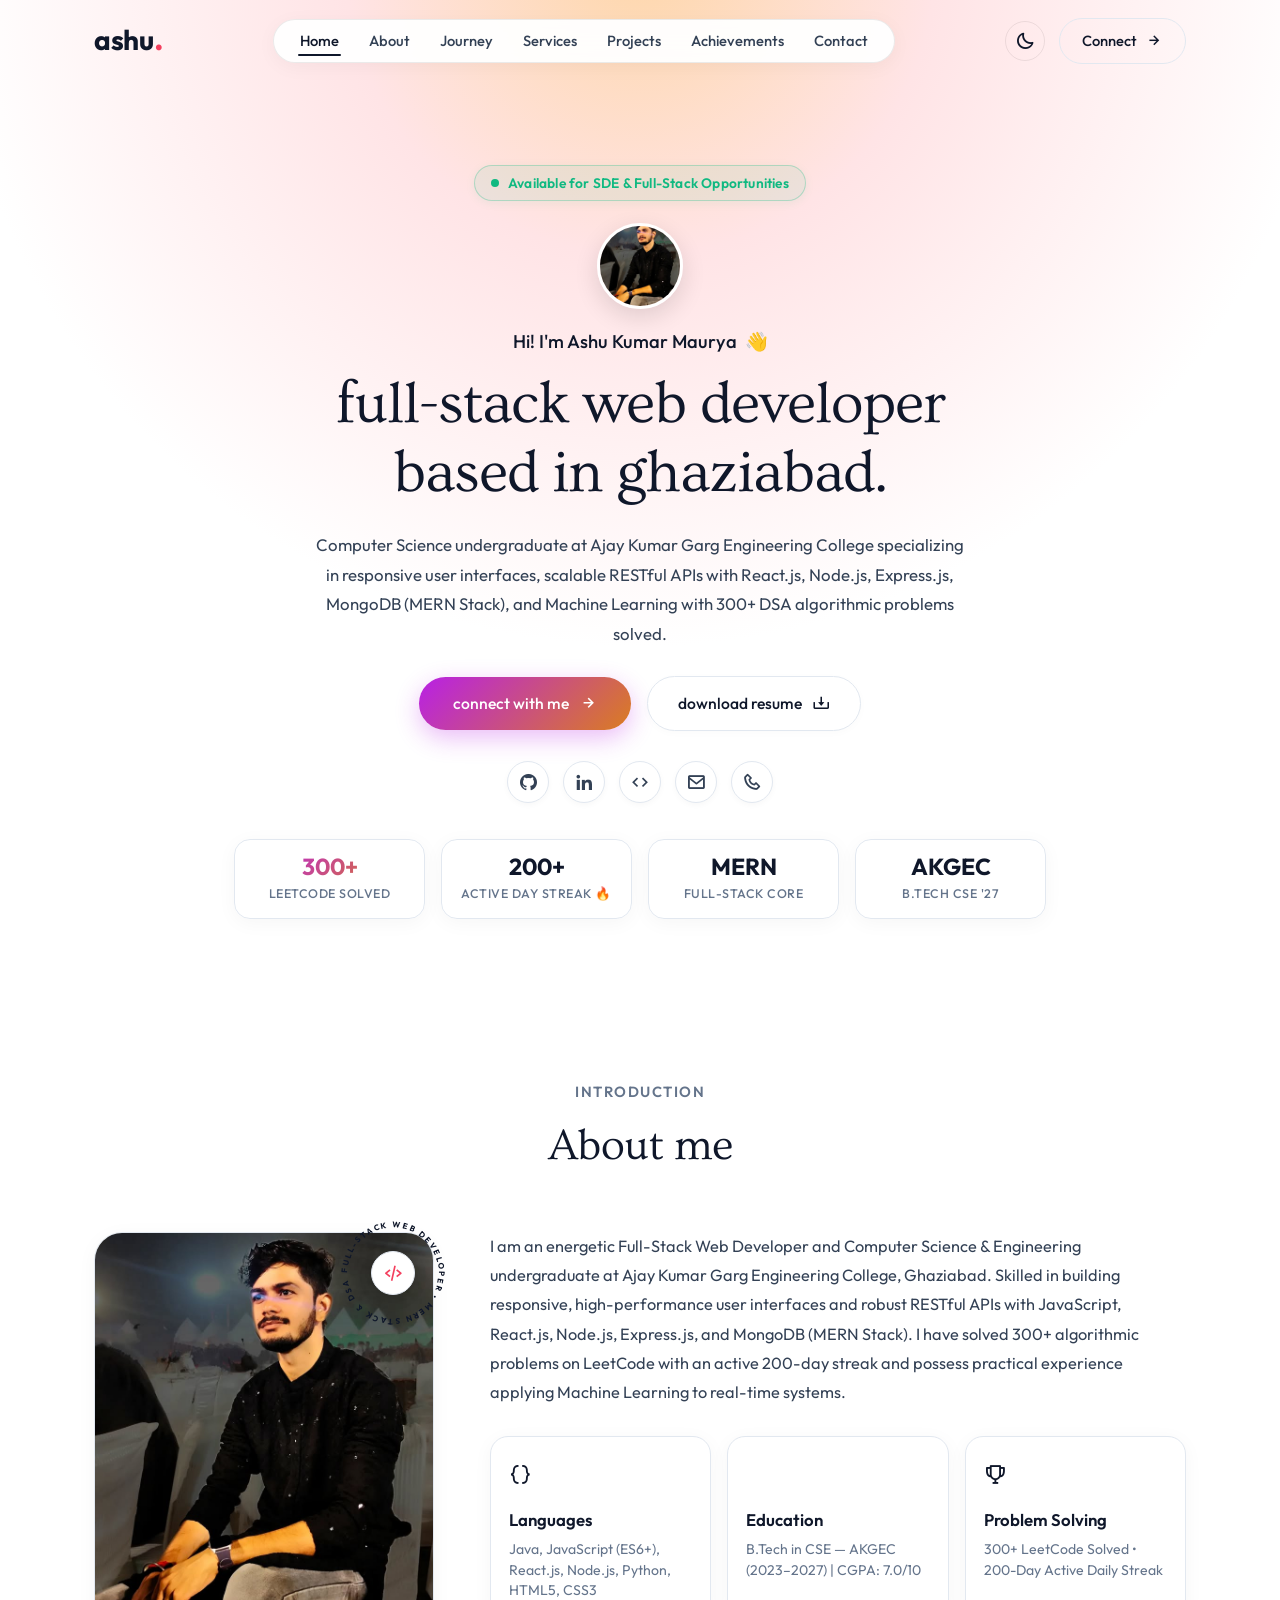
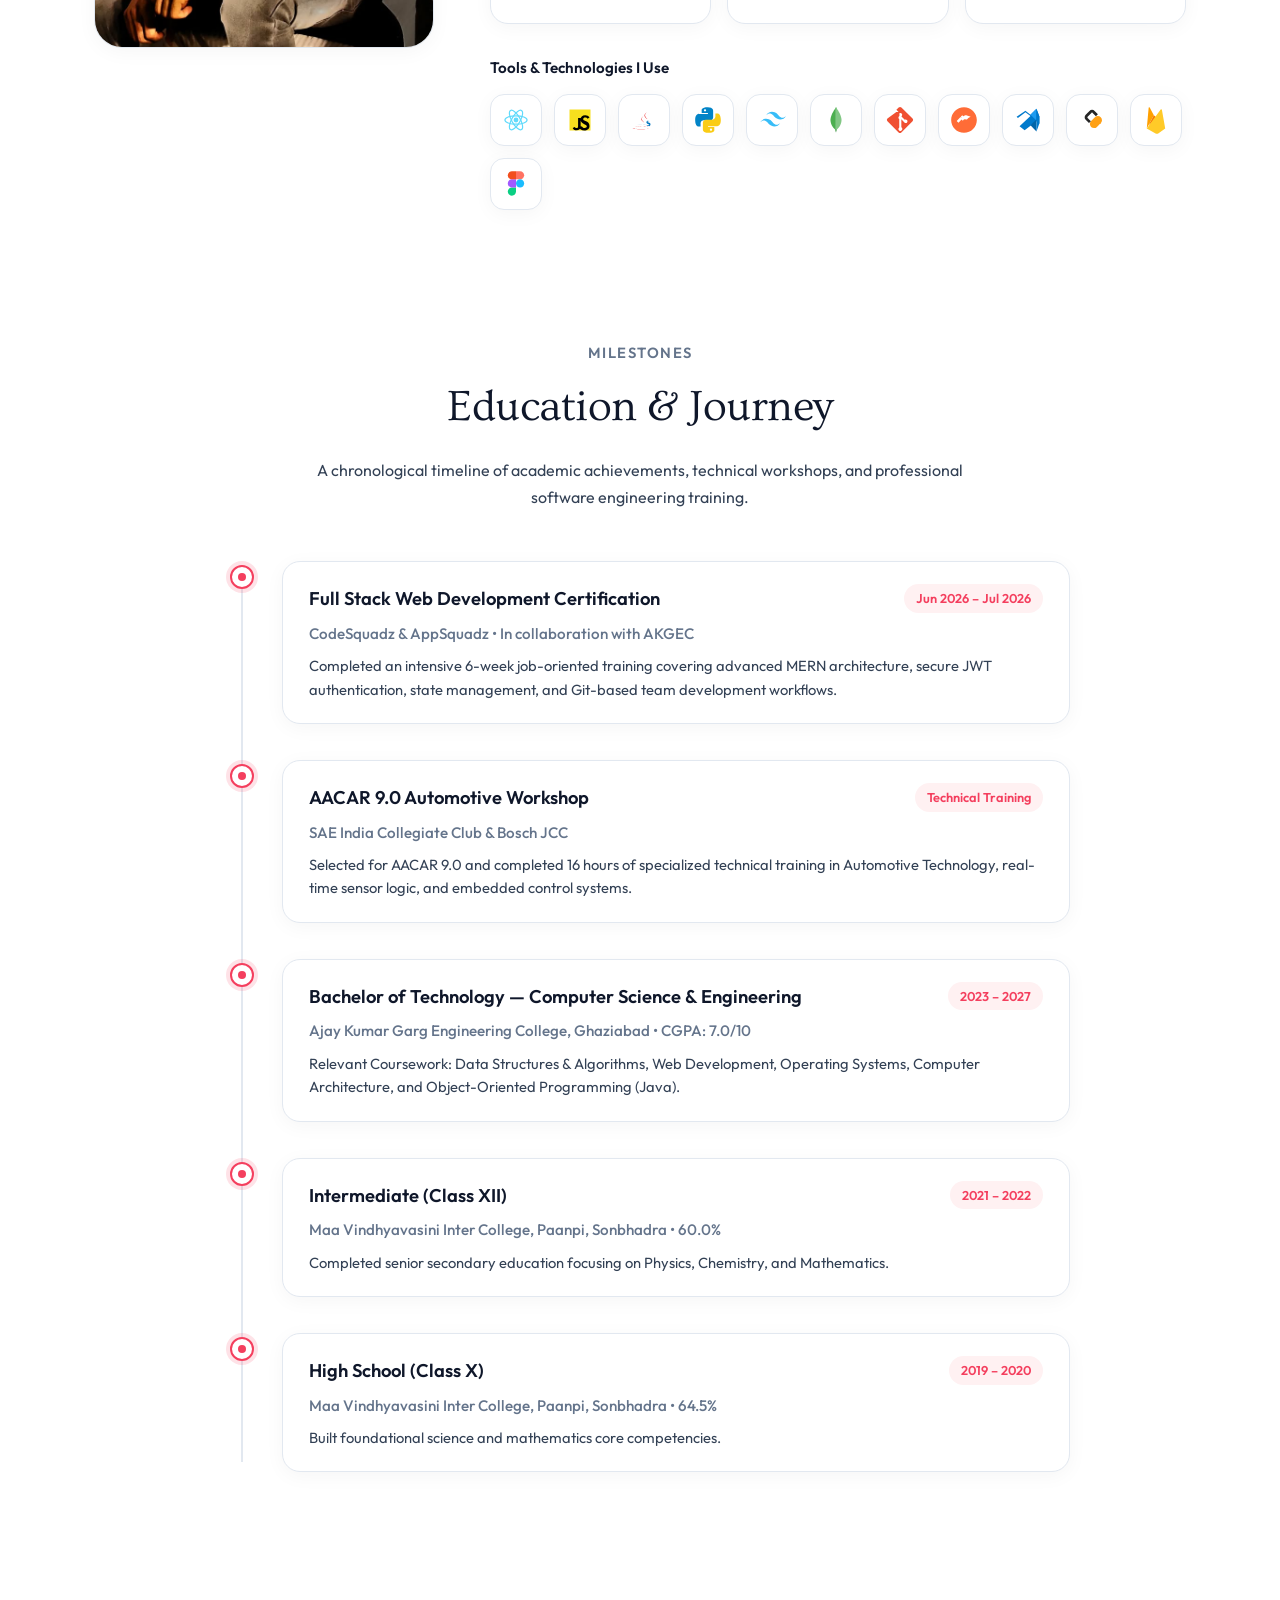
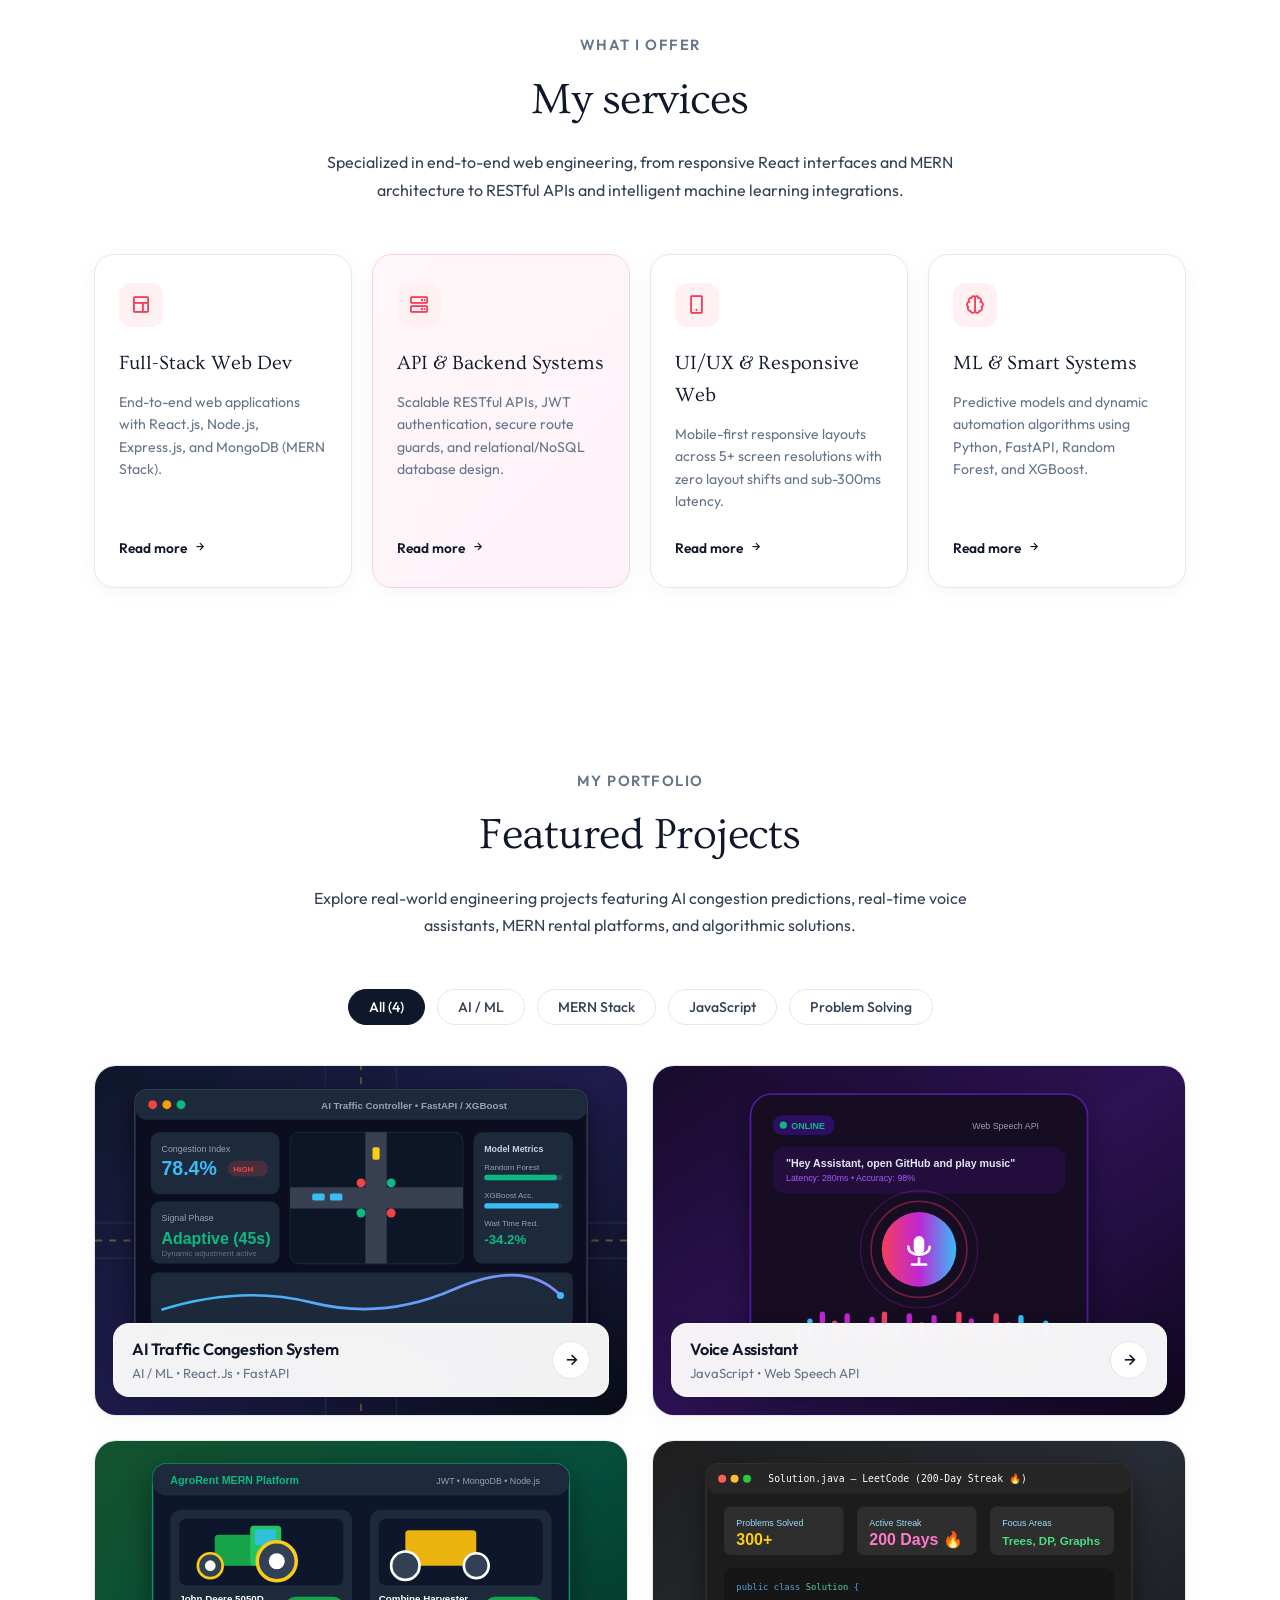
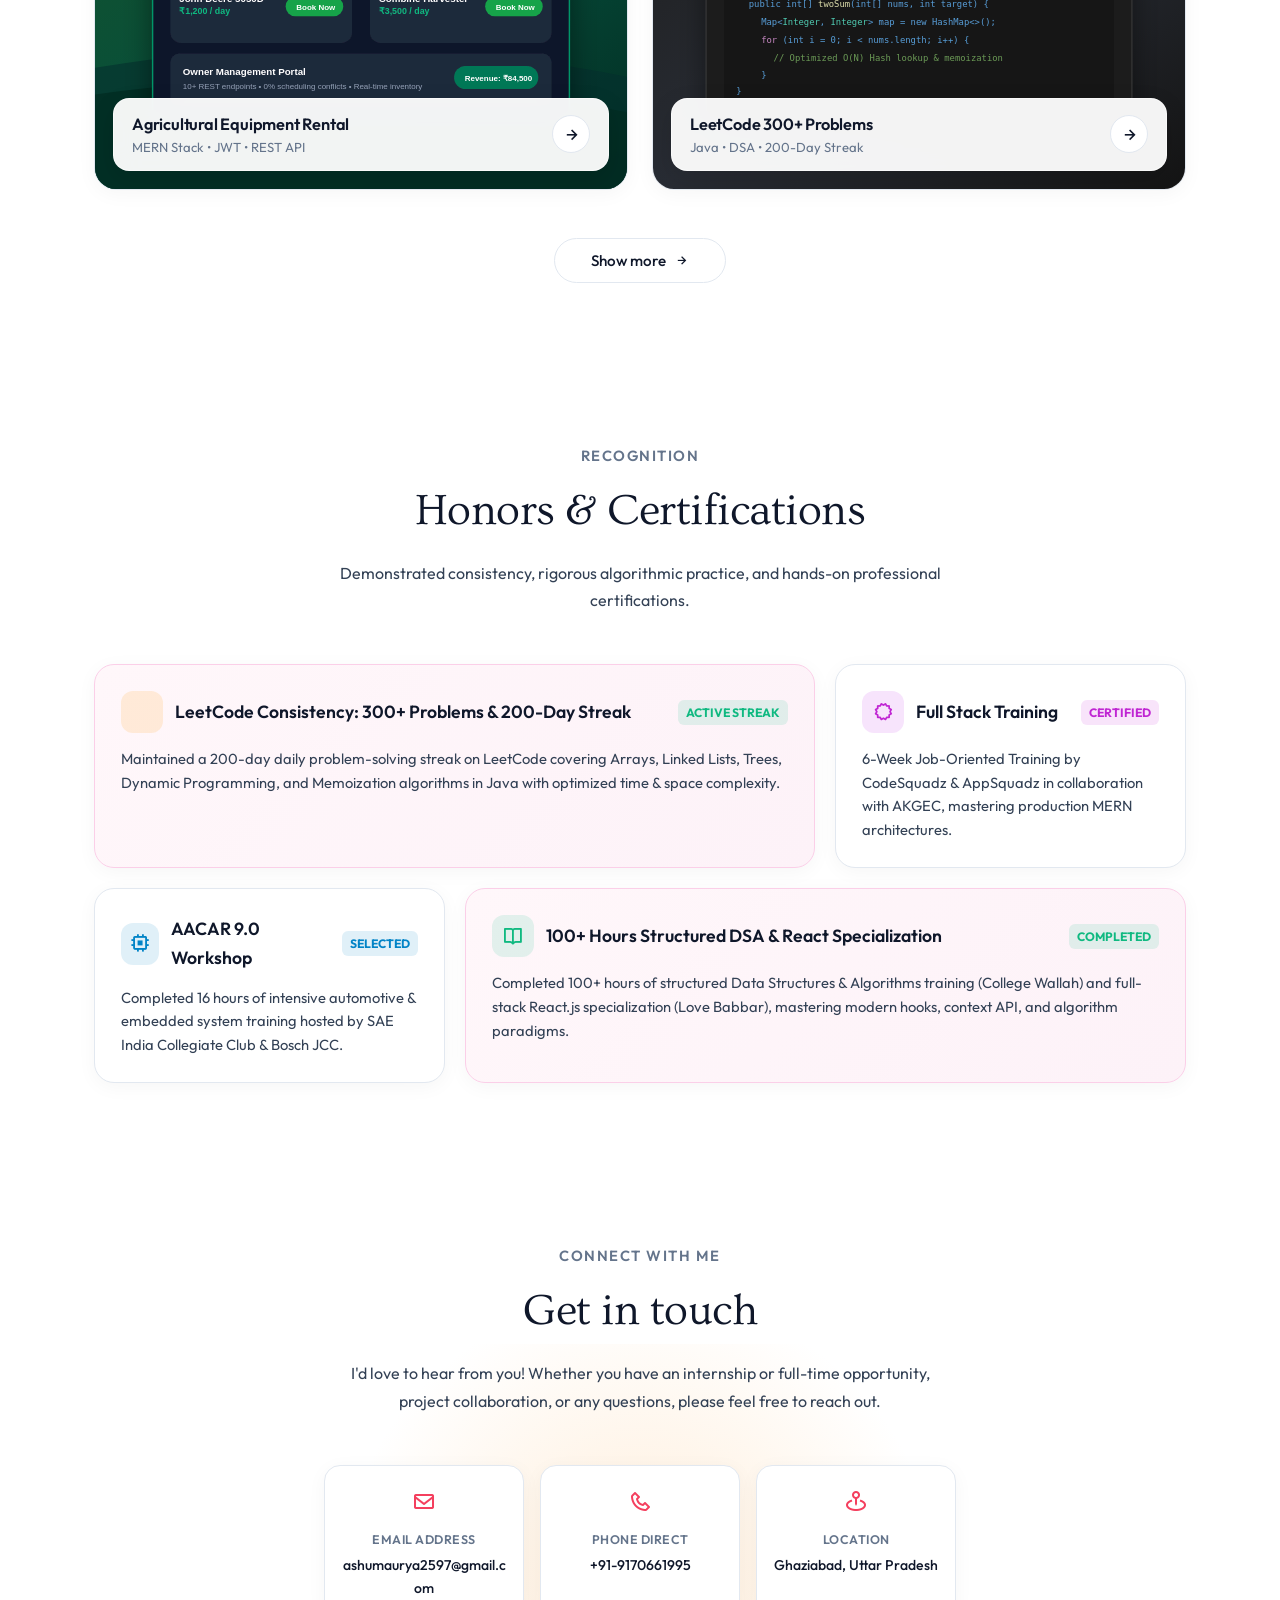
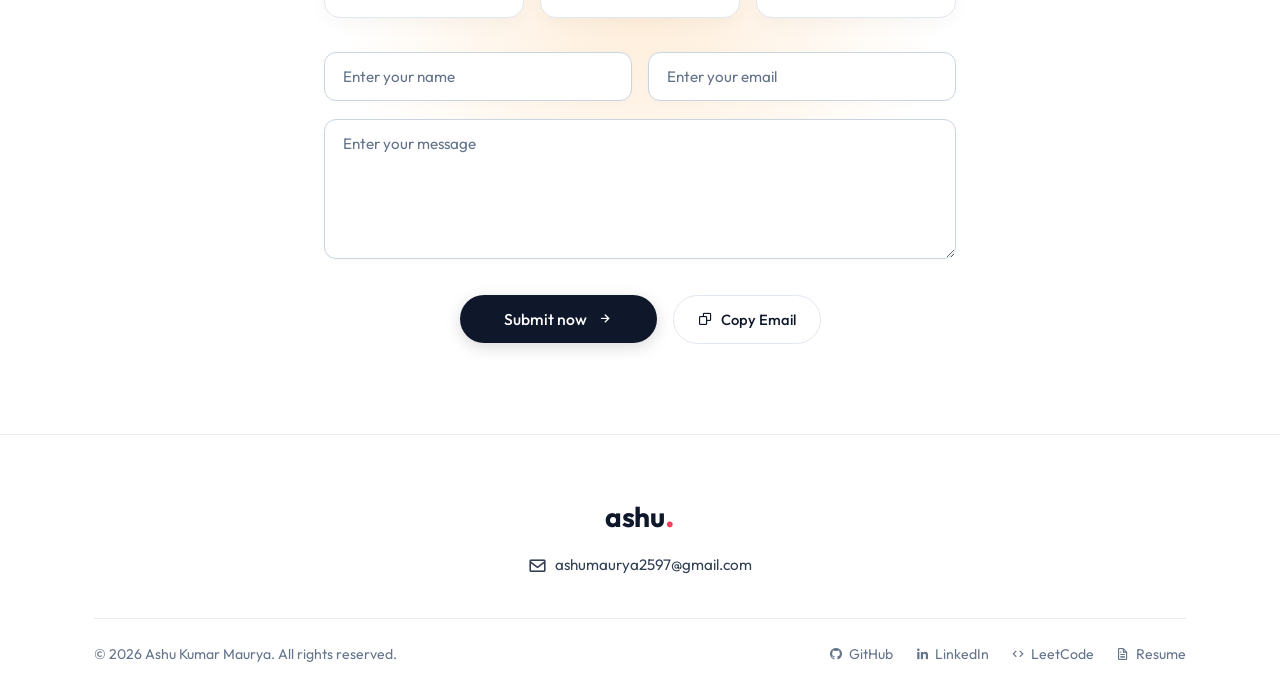
==== commit 97822a24: "All Screen to accoding view" ====
--- a/index.html
+++ b/index.html
@@ -2,7 +2,7 @@
 <html lang="en">
 <head>
   <meta charset="UTF-8">
-  <meta name="viewport" content="width=device-width, initial-scale=1.0">
+  <meta name="viewport" content="width=device-width, initial-scale=1.0, viewport-fit=cover">
   <title>Ashu Kumar Maurya — Full-Stack Web Developer &amp; Problem Solver</title>
   <meta name="description" content="Professional portfolio of Ashu Kumar Maurya, Full-Stack Web Developer and Computer Science undergraduate specializing in React.js, Node.js, Express.js, MongoDB (MERN Stack), and Machine Learning with 300+ DSA algorithmic problems solved.">
   <meta name="author" content="Ashu Kumar Maurya">
@@ -89,7 +89,7 @@
       <li><a href="#contact" class="mobile-nav-link">Contact</a></li>
     </ul>
     <div style="margin-top: auto; padding-top: 24px; border-top: 1px solid var(--border-card);">
-      <a href="#contact" class="btn-primary-gradient" style="width: 100%; justify-content: center;">
+      <a href="#contact" class="btn-primary-gradient mobile-nav-link" style="width: 100%; justify-content: center;">
         Connect with me <i class='bx bx-right-arrow-alt'></i>
       </a>
     </div>
--- a/portfolio.css
+++ b/portfolio.css
@@ -119,6 +119,8 @@
   scroll-behavior: smooth;
   font-size: 16px;
   -webkit-text-size-adjust: 100%;
+  overflow-x: hidden;
+  width: 100%;
 }
 
 body {
@@ -129,6 +131,8 @@
   min-height: 100vh;
   position: relative;
   overflow-x: hidden;
+  width: 100%;
+  max-width: 100vw;
   transition: background-color 0.35s ease, color 0.35s ease;
 }
 
@@ -396,16 +400,19 @@
 .mobile-drawer {
   position: fixed;
   top: 0;
-  right: -320px;
-  width: 300px;
+  right: -360px;
+  width: min(320px, 86vw);
   height: 100vh;
+  height: 100dvh;
   background: var(--bg-primary);
   border-left: 1px solid var(--border-card);
   box-shadow: -8px 0 30px rgba(0, 0, 0, 0.15);
   z-index: 1001;
-  padding: 28px 24px;
+  padding: clamp(20px, 4vw, 28px) clamp(16px, 4vw, 24px);
   display: flex;
   flex-direction: column;
+  overflow-y: auto;
+  -webkit-overflow-scrolling: touch;
   transition: right 0.35s cubic-bezier(0.16, 1, 0.3, 1);
 }
 
@@ -1429,6 +1436,7 @@
 .contact-section {
   padding: 90px 0;
   position: relative;
+  overflow: hidden;
 }
 
 .contact-ambient {
@@ -1436,8 +1444,8 @@
   top: 50%;
   left: 50%;
   transform: translate(-50%, -50%);
-  width: 700px;
-  height: 500px;
+  width: min(700px, 92vw);
+  height: min(500px, 70vh);
   background: var(--contact-glow);
   pointer-events: none;
   z-index: 0;
@@ -1705,27 +1713,32 @@
 /* Toast Message */
 .toast-notification {
   position: fixed;
-  bottom: 30px;
+  bottom: 24px;
   left: 50%;
   transform: translateX(-50%) translateY(100px);
   background: #10b981;
   color: #ffffff;
-  padding: 14px 28px;
+  padding: 12px 22px;
   border-radius: 9999px;
-  font-size: 0.95rem;
+  font-size: 0.9rem;
   font-weight: 500;
   display: flex;
   align-items: center;
   gap: 10px;
   box-shadow: 0 10px 25px rgba(16, 185, 129, 0.3);
-  z-index: 1000;
+  z-index: 2500;
   opacity: 0;
+  max-width: calc(100vw - 32px);
+  width: max-content;
+  text-align: center;
   transition: all 0.35s cubic-bezier(0.16, 1, 0.3, 1);
+  pointer-events: none;
 }
 
 .toast-notification.active {
   transform: translateX(-50%) translateY(0);
   opacity: 1;
+  pointer-events: auto;
 }
 
 /* Modal Popup */
@@ -1735,10 +1748,11 @@
   inset: 0;
   background: rgba(0, 0, 0, 0.65);
   backdrop-filter: blur(6px);
+  -webkit-backdrop-filter: blur(6px);
   z-index: 2000;
   align-items: center;
   justify-content: center;
-  padding: 20px;
+  padding: 16px;
   opacity: 0;
   transition: opacity 0.3s ease;
 }
@@ -1754,13 +1768,15 @@
   border-radius: 24px;
   max-width: 600px;
   width: 100%;
-  padding: 32px;
+  padding: clamp(20px, 4vw, 32px);
   position: relative;
   box-shadow: 0 20px 50px rgba(0, 0, 0, 0.3);
   transform: scale(0.95);
   transition: transform 0.3s ease;
-  max-height: 90vh;
+  max-height: 88vh;
+  max-height: 88dvh;
   overflow-y: auto;
+  -webkit-overflow-scrolling: touch;
 }
 
 .modal-overlay.active .modal-container {
@@ -1783,117 +1799,953 @@
 }
 
 /* ==========================================================================
-   Responsive Breakpoints
+   COMPREHENSIVE MULTI-DEVICE RESPONSIVE SYSTEM
+   Tested & optimized for 320px, 375px, 414px, 480px, 768px, 992px, 1200px+
+   Guarantees zero horizontal overflow, fluid typography & tactile mobile UX
    ========================================================================== */
 
-@media (max-width: 1024px) {
+/* --------------------------------------------------------------------------
+   1. Large Tablets & Small Laptops (<= 1200px)
+   -------------------------------------------------------------------------- */
+@media (max-width: 1200px) {
+  .container {
+    max-width: 980px;
+  }
+
+  .nav-menu {
+    gap: 18px;
+    padding: 7px 20px;
+  }
+
+  .nav-menu li a {
+    font-size: 0.88rem;
+  }
+
+  .hero-title {
+    font-size: 3.35rem;
+  }
+
+  .about-grid {
+    grid-template-columns: 300px 1fr;
+    gap: 40px;
+  }
+
+  .spinning-badge-container {
+    width: 120px;
+    height: 120px;
+    top: -18px;
+    right: -18px;
+  }
+
+  .spinning-text {
+    font-size: 9px;
+  }
+}
+
+/* --------------------------------------------------------------------------
+   2. Medium Screens & Landscape Tablets (<= 992px)
+   Navbar collapses smoothly into drawer before collision
+   -------------------------------------------------------------------------- */
+@media (max-width: 992px) {
+  .nav-menu-wrapper {
+    display: none;
+  }
+
+  .btn-hamburger {
+    display: flex;
+  }
+
+  .hero-section {
+    padding-top: 135px;
+    padding-bottom: 55px;
+  }
+
+  .hero-title {
+    font-size: 2.9rem;
+    letter-spacing: -0.5px;
+  }
+
+  .hero-description {
+    font-size: 1rem;
+    max-width: 600px;
+  }
+
+  .hero-metrics-strip {
+    grid-template-columns: repeat(2, 1fr);
+    max-width: 620px;
+    gap: 14px;
+  }
+
+  .about-grid {
+    grid-template-columns: 1fr;
+    max-width: 540px;
+    margin: 0 auto;
+    text-align: center;
+    gap: 40px;
+  }
+
+  .about-image-column {
+    margin: 0 auto;
+    width: 100%;
+    max-width: 280px;
+  }
+
+  .spinning-badge-container {
+    right: -12px;
+    top: -12px;
+    width: 110px;
+    height: 110px;
+  }
+
+  .spinning-text {
+    font-size: 8.6px;
+    letter-spacing: 2px;
+  }
+
+  .badge-center {
+    width: 38px;
+    height: 38px;
+    font-size: 1.15rem;
+  }
+
+  .about-bio-text {
+    text-align: center;
+  }
+
+  .about-cards-grid {
+    grid-template-columns: repeat(3, 1fr);
+    gap: 14px;
+  }
+
+  .tools-row {
+    justify-content: center;
+  }
+
+  .timeline-container {
+    max-width: 700px;
+  }
+
   .services-grid {
     grid-template-columns: repeat(2, 1fr);
-  }
-
-  .about-grid {
-    grid-template-columns: 280px 1fr;
-    gap: 36px;
+    gap: 20px;
+  }
+
+  .projects-grid {
+    grid-template-columns: 1fr;
+    max-width: 580px;
+    margin: 0 auto 40px;
   }
 
   .bento-grid {
     grid-template-columns: repeat(2, 1fr);
+    gap: 18px;
   }
 
   .bento-card.highlight {
     grid-column: span 2;
   }
-}
-
-@media (max-width: 860px) {
-  .nav-menu-wrapper {
-    display: none;
-  }
-
-  .btn-hamburger {
-    display: flex;
+
+  .contact-quick-cards {
+    grid-template-columns: repeat(3, 1fr);
+    gap: 12px;
+  }
+}
+
+/* --------------------------------------------------------------------------
+   3. Portrait Tablets & Large Foldables (<= 768px)
+   -------------------------------------------------------------------------- */
+@media (max-width: 768px) {
+  .section-header {
+    margin-bottom: 40px;
+  }
+
+  .section-eyebrow {
+    font-size: 0.85rem;
+    letter-spacing: 1.2px;
+  }
+
+  .section-title {
+    font-size: 2.4rem;
+  }
+
+  .section-subtitle {
+    font-size: 0.95rem;
+    padding: 0 10px;
+  }
+
+  header {
+    padding: 14px 0;
+  }
+
+  header.scrolled {
+    padding: 10px 0;
+  }
+
+  .brand-logo {
+    font-size: 1.6rem;
+  }
+
+  .hero-section {
+    padding-top: 120px;
+    padding-bottom: 50px;
   }
 
   .hero-title {
-    font-size: 2.85rem;
-  }
-
-  .hero-metrics-strip {
-    grid-template-columns: repeat(2, 1fr);
-  }
-
-  .about-grid {
-    grid-template-columns: 1fr;
-    max-width: 480px;
-    margin: 0 auto;
-    text-align: center;
-  }
-
-  .about-image-column {
-    margin: 0 auto;
-    width: 280px;
-  }
-
-  .spinning-badge-container {
-    right: -10px;
-    top: -10px;
+    font-size: 2.45rem;
+    line-height: 1.2;
+    margin-bottom: 18px;
+  }
+
+  .hero-avatar {
+    width: 78px;
+    height: 78px;
+  }
+
+  .hero-greeting {
+    font-size: 1.05rem;
   }
 
   .about-cards-grid {
     grid-template-columns: 1fr;
-  }
-
-  .tools-row {
-    justify-content: center;
-  }
-
-  .projects-grid {
+    max-width: 440px;
+    margin: 0 auto 32px;
+  }
+
+  .about-bio-text {
+    font-size: 0.98rem;
+    line-height: 1.75;
+  }
+
+  .timeline-section {
+    padding: 60px 0;
+  }
+
+  .timeline-container::before {
+    left: 21px;
+  }
+
+  .timeline-marker {
+    left: 10px;
+    width: 22px;
+    height: 22px;
+  }
+
+  .timeline-marker-inner {
+    width: 7px;
+    height: 7px;
+  }
+
+  .timeline-item {
+    padding-left: 52px;
+    margin-bottom: 30px;
+  }
+
+  .timeline-card {
+    padding: 18px 22px;
+    border-radius: 16px;
+  }
+
+  .timeline-title {
+    font-size: 1.08rem;
+  }
+
+  .bento-grid {
     grid-template-columns: 1fr;
+  }
+
+  .bento-card.highlight {
+    grid-column: span 1;
   }
 
   .contact-quick-cards {
     grid-template-columns: 1fr;
-  }
-
-  .bento-grid {
-    grid-template-columns: 1fr;
-  }
-
-  .bento-card.highlight {
-    grid-column: span 1;
-  }
-}
-
-@media (max-width: 640px) {
-  .section-title {
-    font-size: 2.2rem;
-  }
-
-  .hero-title {
-    font-size: 2.25rem;
-  }
-
-  .services-grid {
-    grid-template-columns: 1fr;
-  }
-
-  .form-row {
-    grid-template-columns: 1fr;
+    max-width: 440px;
+    margin: 0 auto 32px;
+  }
+
+  .footer-top {
+    margin-bottom: 30px;
   }
 
   .footer-bottom {
     flex-direction: column;
     text-align: center;
-    gap: 12px;
+    gap: 16px;
   }
 
   .footer-links {
     flex-wrap: wrap;
     justify-content: center;
+    gap: 18px;
+  }
+}
+
+/* --------------------------------------------------------------------------
+   4. Phablets & Standard Mobile Phones (<= 640px)
+   -------------------------------------------------------------------------- */
+@media (max-width: 640px) {
+  .container {
+    padding: 0 18px;
+  }
+
+  /* Compact header navigation on mobile */
+  .nav-actions {
+    gap: 10px;
+  }
+
+  .btn-connect {
+    display: none; /* Mobile drawer features full gradient connect action button */
+  }
+
+  .hero-section {
+    padding-top: 105px;
+    padding-bottom: 40px;
+  }
+
+  .hero-status-badge {
+    font-size: 0.78rem;
+    padding: 6px 13px;
+    gap: 7px;
+    line-height: 1.35;
+    max-width: 100%;
+    margin-bottom: 18px;
+  }
+
+  .hero-title {
+    font-size: 2.15rem;
+    letter-spacing: -0.5px;
+    margin-bottom: 16px;
+  }
+
+  .hero-description {
+    font-size: 0.94rem;
+    line-height: 1.65;
+    margin-bottom: 24px;
+    padding: 0 4px;
+  }
+
+  .hero-actions {
+    flex-direction: column;
+    width: 100%;
+    max-width: 310px;
+    margin: 0 auto 26px;
+    gap: 12px;
+  }
+
+  .btn-primary-gradient,
+  .btn-secondary-outline {
+    width: 100%;
+    justify-content: center;
+    padding: 13px 22px;
+    font-size: 0.94rem;
+  }
+
+  .hero-socials {
+    gap: 10px;
+    margin-bottom: 28px;
+  }
+
+  .hero-social-link {
+    width: 38px;
+    height: 38px;
+    font-size: 1.15rem;
   }
 
   .hero-metrics-strip {
     grid-template-columns: 1fr 1fr;
     gap: 10px;
+    width: 100%;
+  }
+
+  .metric-pill {
+    padding: 11px 8px;
+    border-radius: 14px;
+  }
+
+  .metric-number {
+    font-size: 1.25rem;
+    margin-bottom: 2px;
+  }
+
+  .metric-label {
+    font-size: 0.72rem;
+    letter-spacing: 0.3px;
+  }
+
+  /* About Me Section */
+  .about-section {
+    padding: 65px 0 45px;
+  }
+
+  .about-image-column {
+    max-width: 250px;
+  }
+
+  .about-image-card {
+    border-radius: 22px;
+  }
+
+  .spinning-badge-container {
+    width: 95px;
+    height: 95px;
+    top: -12px;
+    right: -8px;
+  }
+
+  .spinning-text {
+    font-size: 8.2px;
+    letter-spacing: 1.8px;
+  }
+
+  .badge-center {
+    width: 32px;
+    height: 32px;
+    font-size: 1rem;
+  }
+
+  .stat-card {
+    padding: 18px 16px;
+    border-radius: 16px;
+  }
+
+  .tool-badge {
+    width: 48px;
+    height: 48px;
+    border-radius: 12px;
+  }
+
+  .tool-badge img,
+  .tool-badge svg {
+    width: 24px;
+    height: 24px;
+  }
+
+  .tools-row {
+    gap: 10px;
+  }
+
+  /* Timeline */
+  .timeline-section {
+    padding: 50px 0;
+  }
+
+  .timeline-container::before {
+    left: 14px;
+  }
+
+  .timeline-marker {
+    left: 4px;
+    width: 20px;
+    height: 20px;
+  }
+
+  .timeline-marker-inner {
+    width: 6px;
+    height: 6px;
+  }
+
+  .timeline-item {
+    padding-left: 40px;
+    margin-bottom: 24px;
+  }
+
+  .timeline-card {
+    padding: 16px 16px;
+    border-radius: 14px;
+  }
+
+  .timeline-header {
+    flex-direction: column;
+    align-items: flex-start;
+    gap: 6px;
+  }
+
+  .timeline-date-badge {
+    font-size: 0.75rem;
+    padding: 3px 10px;
+  }
+
+  .timeline-institution {
+    font-size: 0.88rem;
+  }
+
+  .timeline-desc {
+    font-size: 0.88rem;
+    line-height: 1.55;
+  }
+
+  /* Services */
+  .services-section {
+    padding: 60px 0;
+  }
+
+  .services-grid {
+    grid-template-columns: 1fr;
+    gap: 16px;
+  }
+
+  .service-card {
+    padding: 22px 20px;
+    border-radius: 18px;
+  }
+
+  .service-icon-box {
+    margin-bottom: 14px;
+  }
+
+  .service-desc {
+    margin-bottom: 18px;
+  }
+
+  /* Projects */
+  .work-section {
+    padding: 60px 0;
+  }
+
+  .filter-tabs {
+    gap: 8px;
+    margin-bottom: 28px;
+  }
+
+  .filter-btn {
+    padding: 7px 15px;
+    font-size: 0.82rem;
+  }
+
+  .project-card {
+    border-radius: 18px;
+    aspect-ratio: 16 / 11;
+  }
+
+  .project-floating-bar {
+    bottom: 12px;
+    left: 12px;
+    right: 12px;
+    padding: 10px 14px;
+    border-radius: 14px;
+  }
+
+  .project-title {
+    font-size: 0.94rem;
+  }
+
+  .project-category {
+    font-size: 0.75rem;
+  }
+
+  .project-arrow-btn {
+    width: 34px;
+    height: 34px;
+    font-size: 1.1rem;
+  }
+
+  /* Bento Achievements */
+  .bento-section {
+    padding: 50px 0;
+  }
+
+  .bento-card {
+    padding: 20px 18px;
+    border-radius: 18px;
+  }
+
+  .bento-header {
+    flex-wrap: wrap;
+    gap: 8px;
+  }
+
+  .bento-title {
+    font-size: 1.02rem;
+  }
+
+  .bento-badge {
+    margin-left: 0;
+  }
+
+  .bento-body {
+    font-size: 0.88rem;
+  }
+
+  /* Contact Form */
+  .contact-section {
+    padding: 60px 0;
+  }
+
+  .form-row {
+    grid-template-columns: 1fr;
+    gap: 14px;
+  }
+
+  /* 16px font-size prevents iOS Safari from automatically zooming into inputs */
+  .form-group input,
+  .form-group textarea {
+    font-size: 16px;
+    padding: 13px 16px;
+  }
+
+  .form-submit-wrapper {
+    flex-direction: column;
+    width: 100%;
+    gap: 12px;
+  }
+
+  .btn-submit,
+  .btn-copy-email {
+    width: 100%;
+    justify-content: center;
+    padding: 13px 20px;
+  }
+
+  /* Back to Top */
+  .btn-back-to-top {
+    bottom: 20px;
+    right: 20px;
+    width: 40px;
+    height: 40px;
+    font-size: 1.2rem;
+  }
+
+  /* Modal */
+  .modal-container {
+    padding: 22px 16px;
+    border-radius: 20px;
+    width: 95%;
+    max-height: 85vh;
+    max-height: 85dvh;
+  }
+
+  .btn-close-modal {
+    top: 14px;
+    right: 14px;
+    font-size: 1.4rem;
+  }
+}
+
+/* --------------------------------------------------------------------------
+   5. Compact Mobile Phones (<= 480px, e.g. iPhone SE, iPhone 12/13 Mini)
+   -------------------------------------------------------------------------- */
+@media (max-width: 480px) {
+  .container {
+    padding: 0 16px;
+  }
+
+  header {
+    padding: 12px 0;
+  }
+
+  .brand-logo {
+    font-size: 1.45rem;
+  }
+
+  .btn-theme-toggle {
+    width: 36px;
+    height: 36px;
+    font-size: 1.15rem;
+  }
+
+  .btn-hamburger {
+    width: 36px;
+    height: 36px;
+    font-size: 1.45rem;
+  }
+
+  .nav-actions {
+    gap: 8px;
+  }
+
+  .section-title {
+    font-size: 2.05rem;
+  }
+
+  .hero-section {
+    padding-top: 96px;
+    padding-bottom: 36px;
+  }
+
+  .hero-status-badge {
+    font-size: 0.74rem;
+    padding: 5px 11px;
+    gap: 6px;
+  }
+
+  .hero-avatar {
+    width: 72px;
+    height: 72px;
+  }
+
+  .hero-greeting {
+    font-size: 0.98rem;
+    margin-bottom: 10px;
+  }
+
+  .hero-title {
+    font-size: 1.9rem;
+    line-height: 1.22;
+  }
+
+  .hero-description {
+    font-size: 0.88rem;
+    line-height: 1.6;
+    margin-bottom: 20px;
+  }
+
+  .about-image-column {
+    max-width: 220px;
+  }
+
+  .spinning-badge-container {
+    width: 85px;
+    height: 85px;
+    top: -10px;
+    right: -6px;
+  }
+
+  .spinning-text {
+    font-size: 8px;
+    letter-spacing: 1.6px;
+  }
+
+  .badge-center {
+    width: 28px;
+    height: 28px;
+    font-size: 0.9rem;
+  }
+
+  .tool-badge {
+    width: 44px;
+    height: 44px;
+    border-radius: 10px;
+  }
+
+  .tool-badge img,
+  .tool-badge svg {
+    width: 22px;
+    height: 22px;
+  }
+
+  .tools-row {
+    gap: 8px;
+  }
+
+  .timeline-item {
+    padding-left: 36px;
+  }
+
+  .timeline-marker {
+    left: 2px;
+    width: 18px;
+    height: 18px;
+  }
+
+  .timeline-container::before {
+    left: 10px;
+  }
+
+  .timeline-card {
+    padding: 14px 14px;
+  }
+
+  .timeline-title {
+    font-size: 1rem;
+  }
+
+  .project-card {
+    aspect-ratio: 16 / 11.5;
+  }
+
+  .project-floating-bar {
+    bottom: 10px;
+    left: 10px;
+    right: 10px;
+    padding: 8px 10px;
+  }
+
+  .project-title {
+    font-size: 0.88rem;
+  }
+
+  .project-category {
+    font-size: 0.72rem;
+  }
+
+  .project-arrow-btn {
+    width: 30px;
+    height: 30px;
+    font-size: 1rem;
+  }
+
+  .contact-quick-val {
+    font-size: 0.82rem;
+  }
+
+  .btn-submit,
+  .btn-copy-email {
+    font-size: 0.92rem;
+    padding: 12px 18px;
+  }
+}
+
+/* --------------------------------------------------------------------------
+   6. Ultra-Compact Mobile Screens (<= 360px, e.g. iPhone 5/SE 1st gen, Fold cover)
+   -------------------------------------------------------------------------- */
+@media (max-width: 360px) {
+  .container {
+    padding: 0 12px;
+  }
+
+  .brand-logo {
+    font-size: 1.35rem;
+  }
+
+  .hero-title {
+    font-size: 1.68rem;
+  }
+
+  .hero-greeting {
+    font-size: 0.92rem;
+  }
+
+  .metric-pill {
+    padding: 8px 6px;
+  }
+
+  .metric-number {
+    font-size: 1.15rem;
+  }
+
+  .metric-label {
+    font-size: 0.68rem;
+  }
+
+  .about-image-column {
+    max-width: 190px;
+  }
+
+  .spinning-badge-container {
+    width: 74px;
+    height: 74px;
+    top: -6px;
+    right: -4px;
+  }
+
+  .spinning-text {
+    font-size: 7.5px;
+    letter-spacing: 1.4px;
+  }
+
+  .badge-center {
+    width: 24px;
+    height: 24px;
+    font-size: 0.8rem;
+  }
+
+  .timeline-item {
+    padding-left: 28px;
+  }
+
+  .timeline-marker {
+    left: 0;
+    width: 16px;
+    height: 16px;
+  }
+
+  .timeline-container::before {
+    left: 7px;
+  }
+
+  .timeline-card {
+    padding: 12px 10px;
+  }
+
+  .timeline-title {
+    font-size: 0.92rem;
+  }
+
+  .timeline-institution {
+    font-size: 0.82rem;
+  }
+
+  .timeline-desc {
+    font-size: 0.82rem;
+  }
+
+  .project-card {
+    aspect-ratio: 16 / 12;
+  }
+
+  .project-title {
+    font-size: 0.82rem;
+  }
+
+  .project-category {
+    font-size: 0.68rem;
+  }
+
+  .filter-btn {
+    padding: 5px 12px;
+    font-size: 0.78rem;
+  }
+}
+
+/* --------------------------------------------------------------------------
+   7. Touch-screen Optimizations (Tablets & Mobile)
+   -------------------------------------------------------------------------- */
+@media (hover: none) and (pointer: coarse) {
+  /* Prevent sticky hover states on touch interfaces */
+  .service-card:hover,
+  .stat-card:hover,
+  .timeline-card:hover,
+  .bento-card:hover,
+  .metric-pill:hover,
+  .contact-quick-card:hover {
+    transform: none;
+  }
+
+  /* Interactive tap feedback */
+  .btn-primary-gradient:active,
+  .btn-secondary-outline:active,
+  .btn-submit:active,
+  .btn-copy-email:active,
+  .btn-theme-toggle:active,
+  .btn-hamburger:active {
+    transform: scale(0.97);
+  }
+
+  /* Safe tap target sizes */
+  .nav-link,
+  .mobile-nav-link,
+  .filter-btn,
+  .hero-social-link,
+  .footer-links a {
+    min-height: 44px;
+    display: inline-flex;
+    align-items: center;
+  }
+}
+
+/* --------------------------------------------------------------------------
+   8. Landscape Orientation on Mobile Devices (Short screen heights)
+   -------------------------------------------------------------------------- */
+@media (max-height: 500px) and (orientation: landscape) {
+  .hero-section {
+    padding-top: 85px;
+    padding-bottom: 30px;
+  }
+
+  .mobile-drawer {
+    padding: 16px;
+  }
+
+  .mobile-nav-links {
+    gap: 12px;
+  }
+
+  .mobile-nav-links a {
+    font-size: 1rem;
+  }
+
+  .modal-container {
+    max-height: 90vh;
+    padding: 18px;
   }
 }
